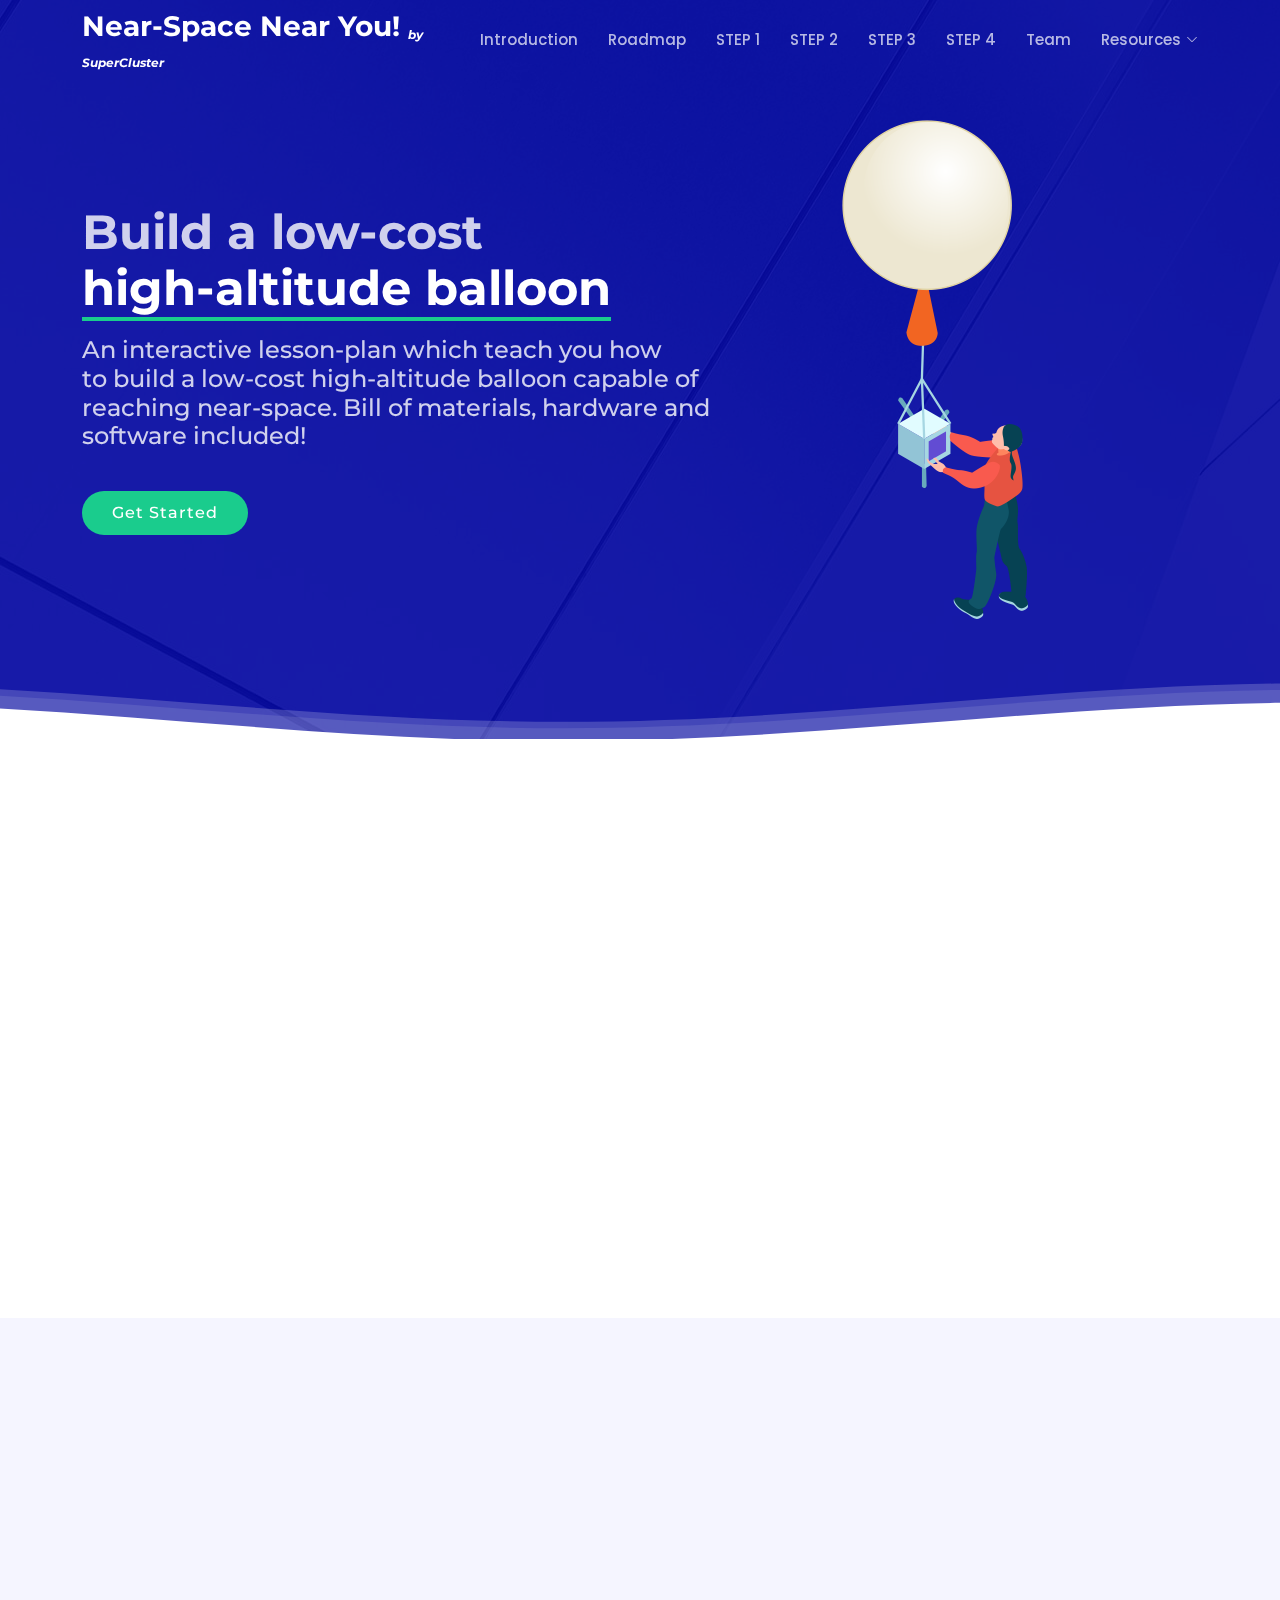
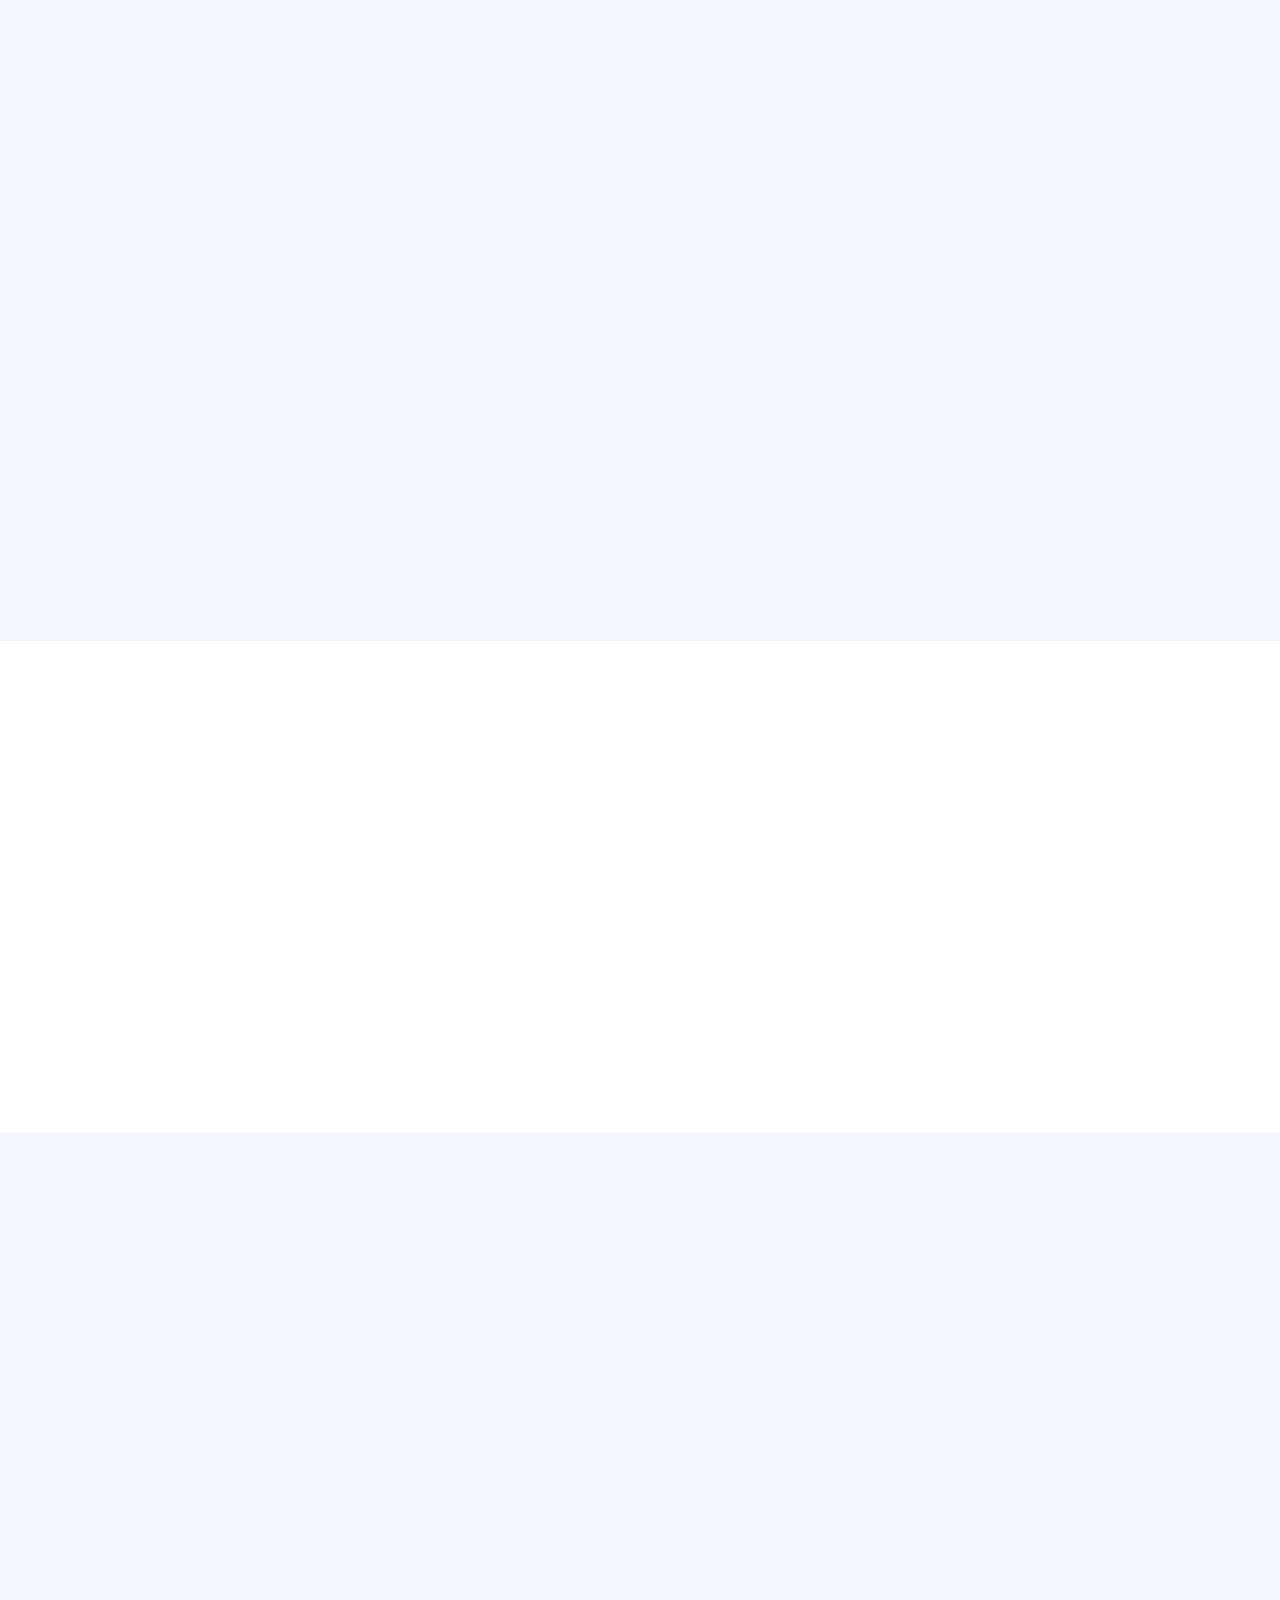
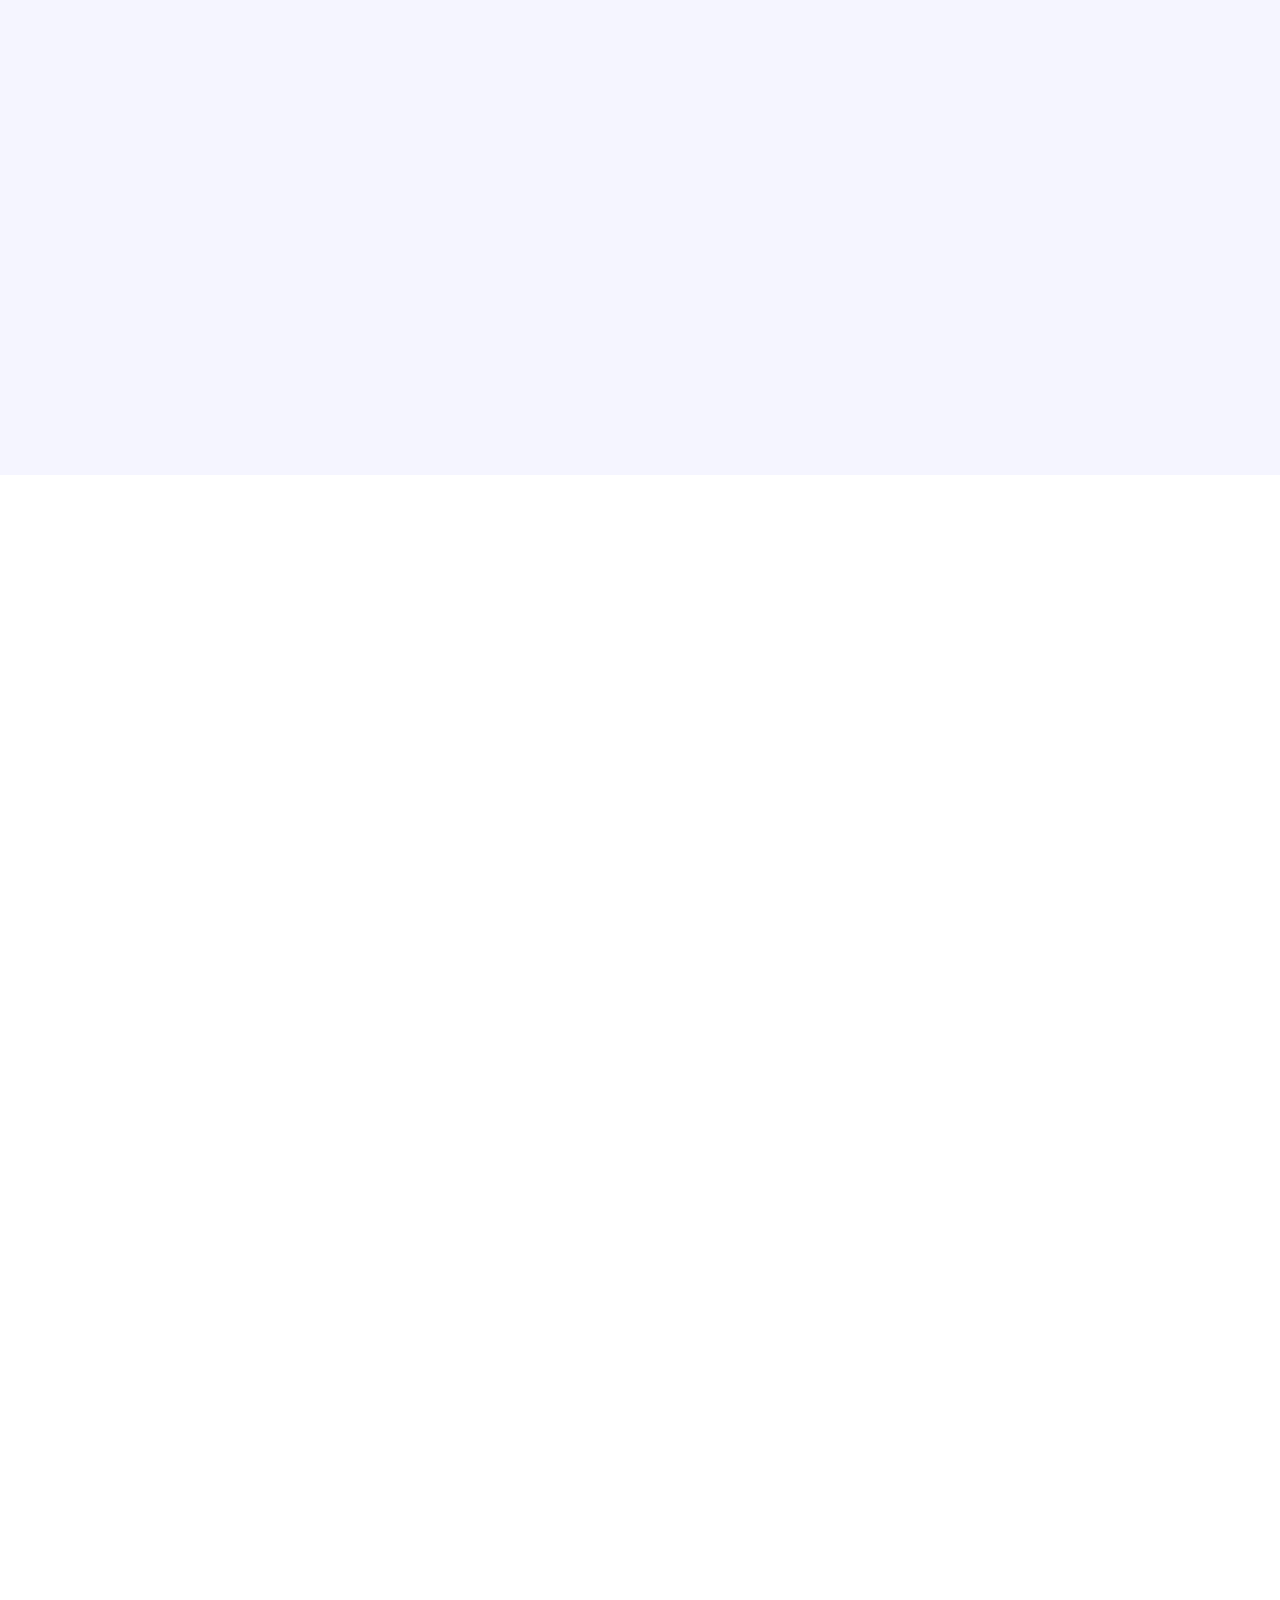
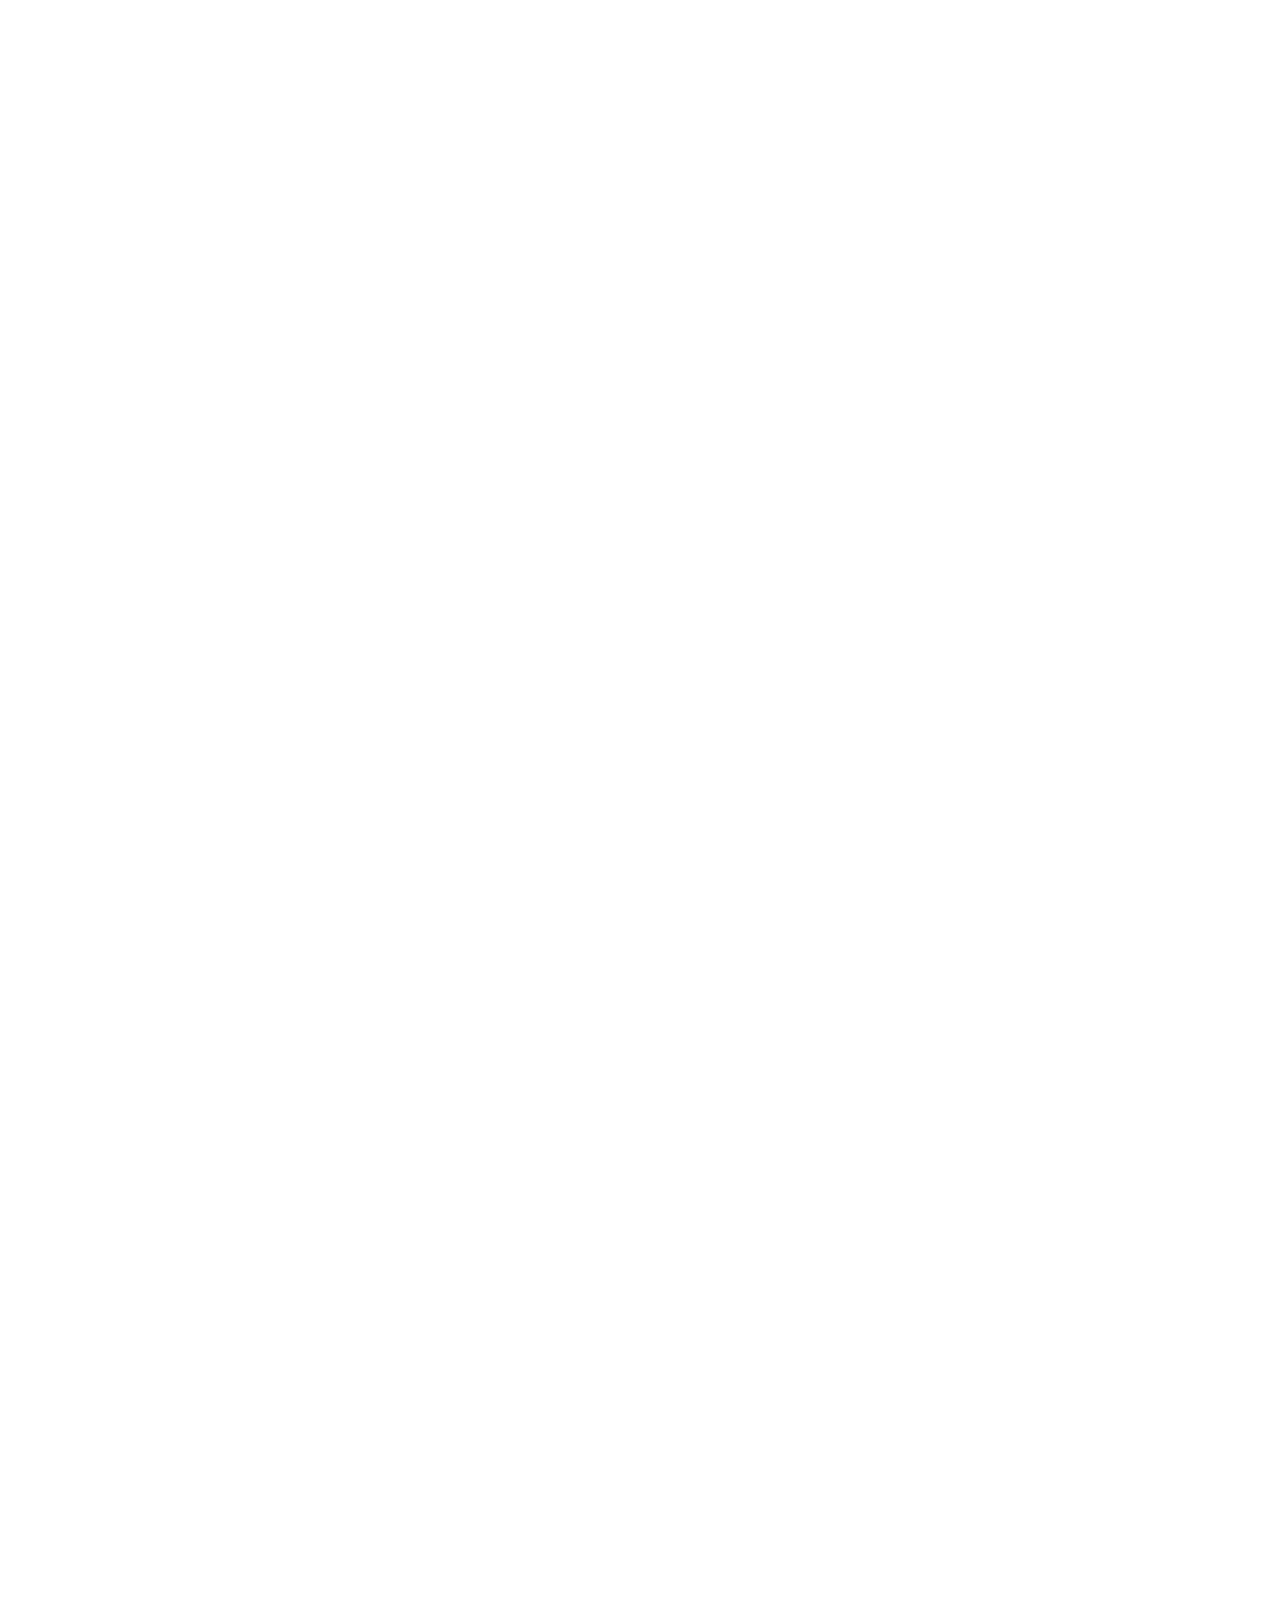
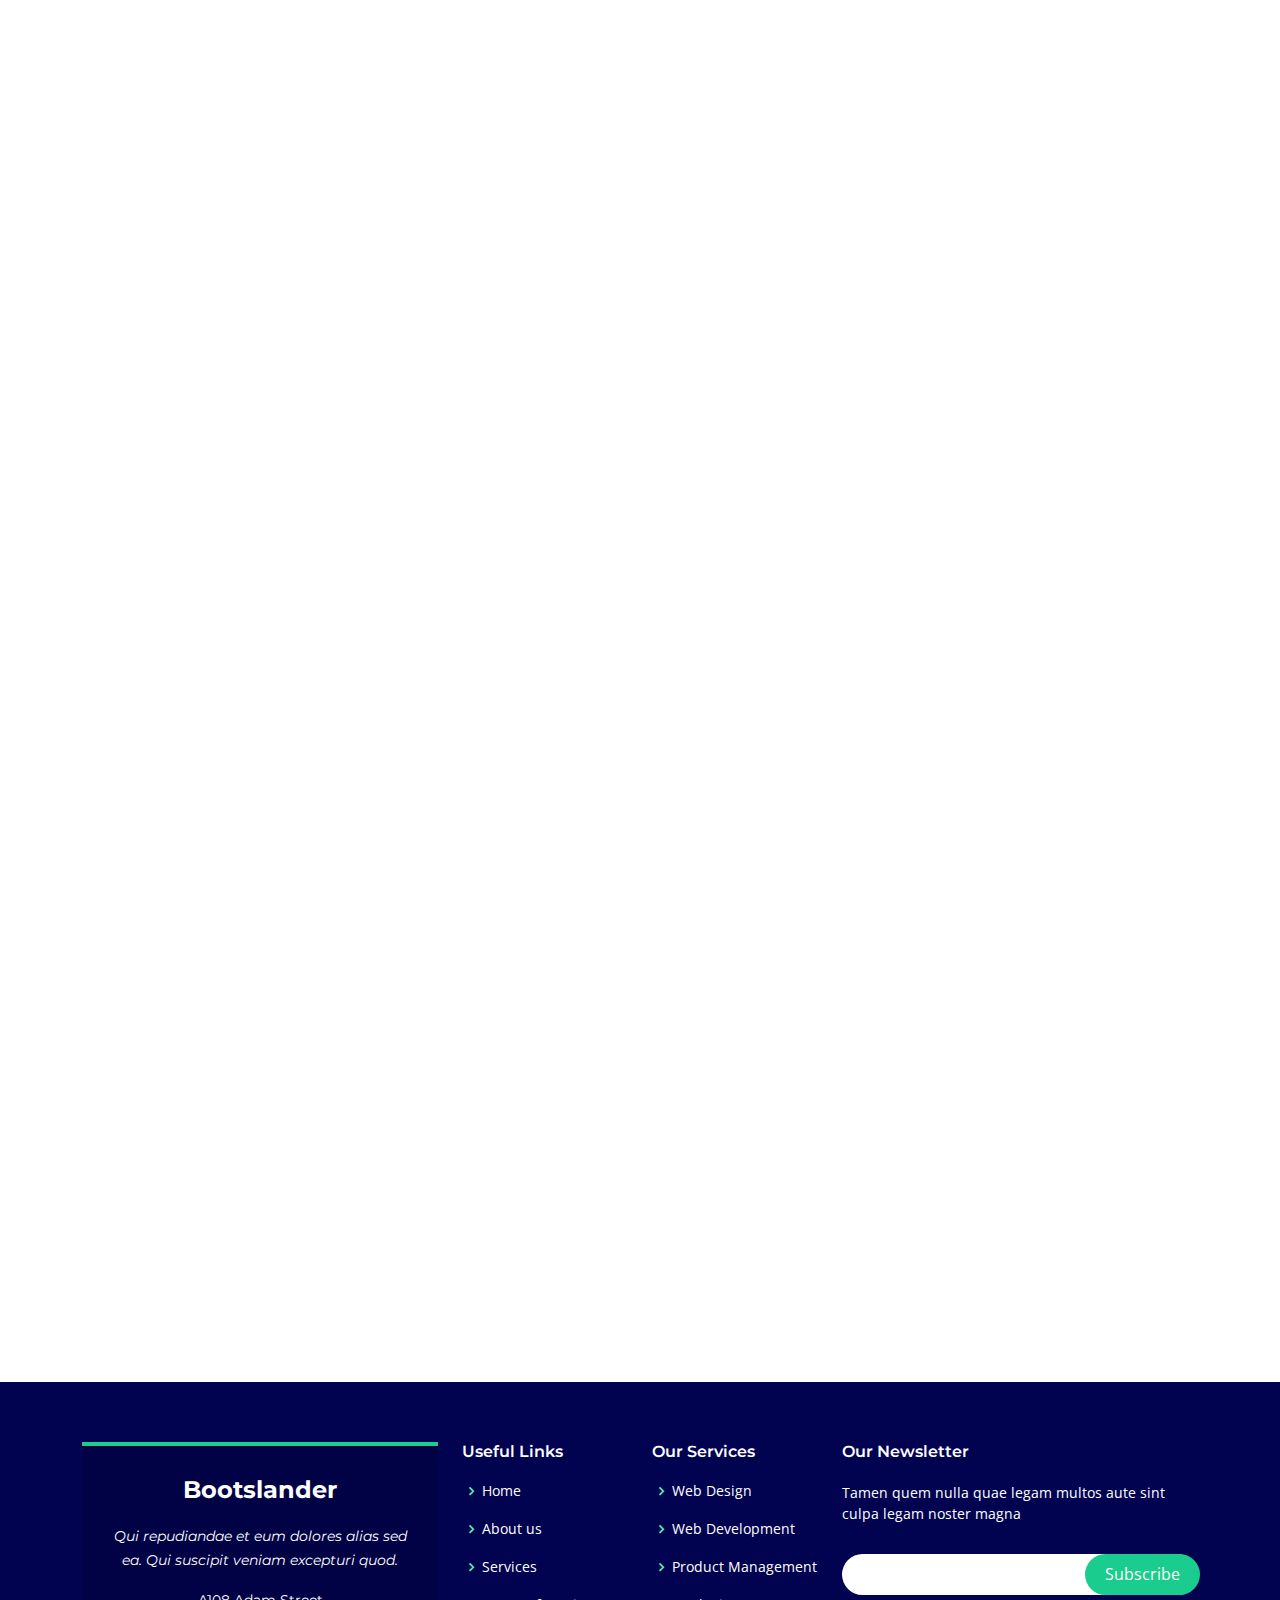
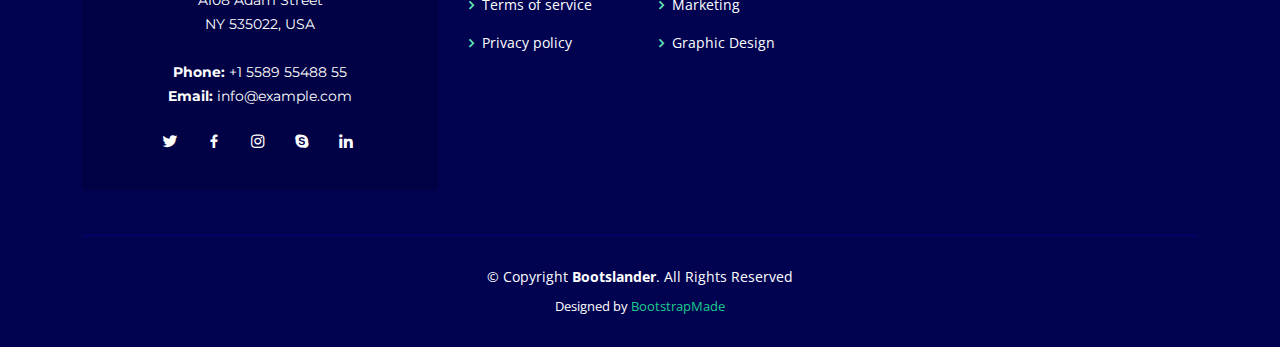
==== index.html @ 167791fd "upp" ====
<!DOCTYPE html>
<html lang="en">

<head>
  <meta charset="utf-8">
  <meta content="width=device-width, initial-scale=1.0" name="viewport">

  <title>Near Space Near You - By Supercluster</title>
  <meta content="" name="description">
  <meta content="" name="keywords">

  <!-- Favicons -->
  <link href="assets/img/favicon.png" rel="icon">
  <link href="assets/img/apple-touch-icon.png" rel="apple-touch-icon">

  <!-- Google Fonts -->
  <link href="https://fonts.googleapis.com/css?family=Open+Sans:300,300i,400,400i,600,600i,700,700i|Montserrat:300,300i,400,400i,500,500i,600,600i,700,700i|Poppins:300,300i,400,400i,500,500i,600,600i,700,700i" rel="stylesheet">

  <!-- Vendor CSS Files -->
  <link href="assets/vendor/aos/aos.css" rel="stylesheet">
  <link href="assets/vendor/bootstrap/css/bootstrap.min.css" rel="stylesheet">
  <link href="assets/vendor/bootstrap-icons/bootstrap-icons.css" rel="stylesheet">
  <link href="assets/vendor/boxicons/css/boxicons.min.css" rel="stylesheet">
  <link href="assets/vendor/glightbox/css/glightbox.min.css" rel="stylesheet">
  <link href="assets/vendor/remixicon/remixicon.css" rel="stylesheet">
  <link href="assets/vendor/swiper/swiper-bundle.min.css" rel="stylesheet">

  <!-- Template Main CSS File -->
  <link href="assets/css/style.css" rel="stylesheet">

   <!-- Template Main CSS File -->
  
  <!-- =======================================================
  * Template Name: Bootslander - v4.5.0
  * Template URL: https://bootstrapmade.com/bootslander-free-bootstrap-landing-page-template/
  * Author: BootstrapMade.com
  * License: https://bootstrapmade.com/license/
  ======================================================== -->
</head>

<body>

  <!-- ======= Header ======= -->
  <header id="header" class="fixed-top d-flex align-items-center header-transparent">
    <div class="container d-flex align-items-center justify-content-between">

      <div class="logo">
        <h1><a href="index.html"><span>Near-Space Near You!</span> <span style="font-size:0.575em"><sub><i>by SuperCluster</i></sub></span></a></h1>
        <!-- Uncomment below if you prefer to use an image logo -->
        <!-- <a href="index.html"><img src="assets/img/logo.png" alt="" class="img-fluid"></a>-->
      </div>

      <nav id="navbar" class="navbar">
        <ul>
          <li><a class="nav-link scrollto active" href="#about">Introduction</a></li>
          <li><a class="nav-link scrollto" href="#roadmap">Roadmap</a></li>
          <li><a class="nav-link scrollto" href="#features">STEP 1</a></li>
          <li><a class="nav-link scrollto" href="#faq">STEP 2</a></li>
          <li><a class="nav-link scrollto" href="#faq2">STEP 3</a></li>
          <li><a class="nav-link scrollto" href="#gallery">STEP 4</a></li>
          <li><a class="nav-link scrollto" href="#team">Team</a></li>
          <li class="dropdown"><a href="#"><span>Resources</span> <i class="bi bi-chevron-down"></i></a>
            <ul>
              <li><a href="#">Drop Down 1</a></li>
              <li class="dropdown"><a href="#"><span>Resources</span> <i class="bi bi-chevron-right"></i></a>
                <ul>
                  <li><a href="#">Deep Drop Down 1</a></li>
                  <li><a href="#">Deep Drop Down 2</a></li>
                  <li><a href="#">Deep Drop Down 3</a></li>
                  <li><a href="#">Deep Drop Down 4</a></li>
                  <li><a href="#">Deep Drop Down 5</a></li>
                </ul>
              </li>
              <li><a href="#">Drop Down 2</a></li>
              <li><a href="#">Drop Down 3</a></li>
              <li><a href="#">Drop Down 4</a></li>
            </ul>
          </li>
        </ul>
        <i class="bi bi-list mobile-nav-toggle"></i>
      </nav><!-- .navbar -->

    </div>
  </header><!-- End Header -->

  <!-- ======= Hero Section ======= -->
  <section id="hero">

    <div class="container">
      <div class="row justify-content-between">
        <div class="col-lg-7 pt-5 pt-lg-0 order-2 order-lg-1 d-flex align-items-center">
          <div data-aos="zoom-out">
            <h1>Build a low-cost <br> <span>high-altitude balloon</span></h1>
            <h2>An interactive lesson-plan which teach you how <br> to build a low-cost 
              high-altitude balloon capable of reaching <nobr>near-space.</nobr> Bill of materials, 
              hardware and software included!</h2>
            <div class="text-center text-lg-start">
              <a href="#about" class="btn-get-started scrollto">Get Started</a>
            </div>
          </div>
        </div>
        <div class="col-lg-4 order-1 order-lg-2 hero-img" data-aos="zoom-out" data-aos-delay="300">
          <img src="assets/img/balloon_girl.png" class="img-fluid animated" alt="">
        </div>
      </div>
    </div>

    <svg class="hero-waves" xmlns="http://www.w3.org/2000/svg" xmlns:xlink="http://www.w3.org/1999/xlink" viewBox="0 24 150 28 " preserveAspectRatio="none">
      <defs>
        <path id="wave-path" d="M-160 44c30 0 58-18 88-18s 58 18 88 18 58-18 88-18 58 18 88 18 v44h-352z">
      </defs>
      <g class="wave1">
        <use xlink:href="#wave-path" x="50" y="3" fill="rgba(255,255,255, .1)">
      </g>
      <g class="wave2">
        <use xlink:href="#wave-path" x="50" y="0" fill="rgba(255,255,255, .2)">
      </g>
      <g class="wave3">
        <use xlink:href="#wave-path" x="50" y="9" fill="#fff">
      </g>
    </svg>

  </section><!-- End Hero -->

  <main id="main">

    <!-- ======= About Section ======= -->
    <section id="about" class="about">
      <div class="container">
            <div class="icon-boxes d-flex flex-column align-items-stretch justify-content-center py-5 px-lg-5" data-aos="fade-left">
            <div class="section-title" data-aos="fade-up">
              <h2>INTRODUCTION</h2>
              <p>Let's burst some balloons!</p>
            </div>
            
            <a href="">
            <div class="icon-box" data-aos="zoom-in" data-aos-delay="100">
              <div class="icon"><a href=""><i class="bx bx-book"></i></a></div>
              <h4 class="title"><a href="">What?</a></h4>
              <a href=""><p class="description">Voluptatum deleniti atque corrupti quos dolores et quas molestias excepturi sint occaecati cupiditate non provident</p>
              </a>
              </div>
          </a>
          <a href="">
            <div class="icon-box" data-aos="zoom-in" data-aos-delay="200">
              <div class="icon"><i class="bi bi-tools"></i></div>
              <h4 class="title"><a href="">Why?</a></h4>
              <a href=""><p class="description">At vero eos et accusamus et iusto odio dignissimos ducimus qui blanditiis praesentium voluptatum deleniti atque</p>
              </a>
              </div>
          </a>
          
            <div class="icon-box" data-aos="zoom-in" data-aos-delay="300">
              <div class="icon"><i class="bx bx-trip"></i></div>
              <h4 class="title"><a href="">Purpose of this project</a></h4>
              <p class="description" style="color: black"><a href="">Explicabo est voluptatum asperiores consequatur magnam. Et veritatis odit. Sunt aut deserunt minus aut eligendi omnis</a></p>
              
              </div>
          

          </div>
        </div>

       
      
    </section><!-- End About Section -->
    <!-- ======= Roadmap Section ======= -->
    <section id="roadmap" class="roadmap section-bg">
    <div class="container">
      <div class="section-title" data-aos="fade-up">
        <h2>ROADMAP</h2>
        <p>High-altitude balloon lesson roadmap</p>
        <div id="bg">
          <img src="assets/img/roadmap.png" class="img-fluid animated" alt="">
        </div>
      </div>
    </div>
    </section>
    

    <!-- ======= Features Section ======= -->
    <section id="features" class="features">
      <div class="container">

        <div class="section-title" data-aos="fade-up">
          <h2>STEP 1</h2>
          <p>How does a high-altitude balloon work?</p>
        </div>

        <!--<button type="button" class="btn btn-primary" data-bs-toggle="modal" data-bs-target="#staticBackdrop">
          Launch static backdrop modal
        </button> -->

        <div class="modal fade" id="exampleModalToggle" aria-hidden="true" aria-labelledby="exampleModalToggleLabel" tabindex="-1">
          <div class="modal-dialog modal-dialog-centered">
            <div class="modal-content">
              <div class="modal-header">
                <h5 class="modal-title" id="exampleModalToggleLabel">Modal 1</h5>
                <button type="button" class="btn-close" data-bs-dismiss="modal" aria-label="Close"></button>
              </div>
              <div class="modal-body">
                Show a second modal and hide this one with the button below. COmmit.
              </div>
              <div class="modal-footer">
                <button class="btn btn-primary" data-bs-target="#exampleModalToggle2" data-bs-toggle="modal" data-bs-dismiss="modal">Open second modal</button>
              </div>
            </div>
          </div>
        </div>
        <div class="modal fade" id="exampleModalToggle2" aria-hidden="true" aria-labelledby="exampleModalToggleLabel2" tabindex="-1">
          <div class="modal-dialog modal-dialog-centered">
            <div class="modal-content">
              <div class="modal-header">
                <h5 class="modal-title" id="exampleModalToggleLabel2">Modal 2</h5>
                <button type="button" class="btn-close" data-bs-dismiss="modal" aria-label="Close"></button>
              </div>
              <div class="modal-body">
                Hide this modal and show the first with the button below.
              </div>
              <div class="modal-footer">
                <button class="btn btn-primary" data-bs-target="#exampleModalToggle" data-bs-toggle="modal" data-bs-dismiss="modal">Back to first</button>
              </div>
            </div>
          </div>
        </div>
       
 
        <div class="row" data-aos="fade-left">
          
          <div class="col-lg-3 col-md-4" data-bs-toggle="modal" data-bs-target="#exampleModalToggle">
            
            <div class="icon-box" data-aos="zoom-in" data-aos-delay="50">
              <i class="ri-store-line" style="color: #ffbb2c;"></i>
              <h3>Lorem Ipsum</h3>
            </div>
          </div>

          
          
          <div class="col-lg-3 col-md-4 mt-4 mt-md-0" data-bs-toggle="modal" data-bs-target="#exampleModalToggle2">
            <div class="icon-box" data-aos="zoom-in" data-aos-delay="100">
              <i class="ri-bar-chart-box-line" style="color: #5578ff;"></i>
              <h3><a href="">Dolor Sitema</a></h3>
            </div>
          </div>
          <div class="col-lg-3 col-md-4 mt-4 mt-md-0">
            <div class="icon-box" data-aos="zoom-in" data-aos-delay="150">
              <i class="ri-calendar-todo-line" style="color: #e80368;"></i>
              <h3><a href="">Sed perspiciatis</a></h3>
            </div>
          </div>
          <div class="col-lg-3 col-md-4 mt-4 mt-lg-0">
            <div class="icon-box" data-aos="zoom-in" data-aos-delay="200">
              <i class="ri-paint-brush-line" style="color: #e361ff;"></i>
              <h3><a href="">Magni Dolores</a></h3>
            </div>
          </div>
          <div class="col-lg-3 col-md-4 mt-4">
            <div class="icon-box" data-aos="zoom-in" data-aos-delay="250">
              <i class="ri-database-2-line" style="color: #47aeff;"></i>
              <h3><a href="">Nemo Enim</a></h3>
            </div>
          </div>
          <div class="col-lg-3 col-md-4 mt-4">
            <div class="icon-box" data-aos="zoom-in" data-aos-delay="300">
              <i class="ri-gradienter-line" style="color: #ffa76e;"></i>
              <h3><a href="">Eiusmod Tempor</a></h3>
            </div>
          </div>
          <div class="col-lg-3 col-md-4 mt-4">
            <div class="icon-box" data-aos="zoom-in" data-aos-delay="350">
              <i class="ri-file-list-3-line" style="color: #11dbcf;"></i>
              <h3><a href="">Midela Teren</a></h3>
            </div>
          </div>
          <div class="col-lg-3 col-md-4 mt-4">
            <div class="icon-box" data-aos="zoom-in" data-aos-delay="400">
              <i class="ri-price-tag-2-line" style="color: #4233ff;"></i>
              <h3><a href="">Pira Neve</a></h3>
            </div>
          </div>
          <div class="col-lg-3 col-md-4 mt-4">
            <div class="icon-box" data-aos="zoom-in" data-aos-delay="450">
              <i class="ri-anchor-line" style="color: #b2904f;"></i>
              <h3><a href="">Dirada Pack</a></h3>
            </div>
          </div>
          <div class="col-lg-3 col-md-4 mt-4">
            <div class="icon-box" data-aos="zoom-in" data-aos-delay="500">
              <i class="ri-disc-line" style="color: #b20969;"></i>
              <h3><a href="">Moton Ideal</a></h3>
            </div>
          </div>
          <div class="col-lg-3 col-md-4 mt-4">
            <div class="icon-box" data-aos="zoom-in" data-aos-delay="550">
              <i class="ri-base-station-line" style="color: #ff5828;"></i>
              <h3><a href="">Verdo Park</a></h3>
            </div>
          </div>
          <div class="col-lg-3 col-md-4 mt-4">
            <div class="icon-box" data-aos="zoom-in" data-aos-delay="600">
              <i class="ri-fingerprint-line" style="color: #29cc61;"></i>
              <h3><a href="">Flavor Nivelanda</a></h3>
            </div>
          </div>
        </div>

      </div>
    </section><!-- End Features Section -->
    
<!-- ======= F.A.Q Section ======= -->
<section id="faq" class="faq section-bg">
  <div class="container">

    <div class="section-title" data-aos="fade-up">
      <h2>STEP 2</h2>
      <p>Build yor project</p>
    </div>

    <div class="faq-list">
      <ul>
        <li data-aos="fade-up">
          <i class="bx bx-target-lock icon-help"></i> <a data-bs-toggle="collapse" class="collapse" data-bs-target="#faq-list-1"> Choose your mission goal <i class="bx bx-chevron-down icon-show"></i><i class="bx bx-chevron-up icon-close"></i></a>
          <div id="faq-list-1" class="collapse show" data-bs-parent=".faq-list">
            <p>
              Feugiat pretium nibh ipsum consequat. Tempus iaculis urna id volutpat lacus laoreet non curabitur gravida. Venenatis lectus magna fringilla urna porttitor rhoncus dolor purus non.
            </p>
          </div>
        </li>

        <li data-aos="fade-up" data-aos-delay="100">
          <i class="bx bx-map icon-help"></i> <a data-bs-toggle="collapse" data-bs-target="#faq-list-2" class="collapsed"> Location <i class="bx bx-chevron-down icon-show"></i><i class="bx bx-chevron-up icon-close"></i></a>
          <div id="faq-list-2" class="collapse" data-bs-parent=".faq-list">
            <p>
              Dolor sit amet consectetur adipiscing elit pellentesque habitant morbi. Id interdum velit laoreet id donec ultrices. Fringilla phasellus faucibus scelerisque eleifend donec pretium. Est pellentesque elit ullamcorper dignissim. Mauris ultrices eros in cursus turpis massa tincidunt dui.
            </p>
          </div>
        </li>

        <li data-aos="fade-up" data-aos-delay="200">
          <i class="bx bx-shield-alt icon-help"></i> <a data-bs-toggle="collapse" data-bs-target="#faq-list-3" class="collapsed"> Local authorities <i class="bx bx-chevron-down icon-show"></i><i class="bx bx-chevron-up icon-close"></i></a>
          <div id="faq-list-3" class="collapse" data-bs-parent=".faq-list">
            <p>
              Eleifend mi in nulla posuere sollicitudin aliquam ultrices sagittis orci. Faucibus pulvinar elementum integer enim. Sem nulla pharetra diam sit amet nisl suscipit. Rutrum tellus pellentesque eu tincidunt. Lectus urna duis convallis convallis tellus. Urna molestie at elementum eu facilisis sed odio morbi quis
            </p>
          </div>
        </li>

        <li data-aos="fade-up" data-aos-delay="300">
          <i class="bx bx-network-chart icon-help"></i> <a data-bs-toggle="collapse" data-bs-target="#faq-list-4" class="collapsed">Preparation <i class="bx bx-chevron-down icon-show"></i><i class="bx bx-chevron-up icon-close"></i></a>
          <div id="faq-list-4" class="collapse" data-bs-parent=".faq-list">
            <p>
              Molestie a iaculis at erat pellentesque adipiscing commodo. Dignissim suspendisse in est ante in. Nunc vel risus commodo viverra maecenas accumsan. Sit amet nisl suscipit adipiscing bibendum est. Purus gravida quis blandit turpis cursus in.
            </p>
          </div>
        </li>

        <li data-aos="fade-up" data-aos-delay="400">
          <i class="bx bx-trip icon-help"></i> <a data-bs-toggle="collapse" data-bs-target="#faq-list-5" class="collapsed"> Your flight plan <i class="bx bx-chevron-down icon-show"></i><i class="bx bx-chevron-up icon-close"></i></a>
          <div id="faq-list-5" class="collapse" data-bs-parent=".faq-list">
            <p>
              Laoreet sit amet cursus sit amet dictum sit amet justo. Mauris vitae ultricies leo integer malesuada nunc vel. Tincidunt eget nullam non nisi est sit amet. Turpis nunc eget lorem dolor sed. Ut venenatis tellus in metus vulputate eu scelerisque.
            </p>
          </div>
        </li>

      </ul>
    </div>

  </div>
</section><!-- End F.A.Q Section -->

    <!-- ======= Counts Section ======= -->
    
    <section id="counts" class="counts">
      <div class="container">

        <div class="row" data-aos="fade-up">

          <div class="col-lg-3 col-md-6">
            <div class="count-box">
              <i class="bi bi-emoji-smile"></i>
              <span data-purecounter-start="0" data-purecounter-end="232" data-purecounter-duration="1" class="purecounter"></span>
              <p>Happy Clients</p>
            </div>
          </div>

          <div class="col-lg-3 col-md-6 mt-5 mt-md-0">
            <div class="count-box">
              <i class="bi bi-journal-richtext"></i>
              <span data-purecounter-start="0" data-purecounter-end="521" data-purecounter-duration="1" class="purecounter"></span>
              <p>Projects</p>
            </div>
          </div>

          <div class="col-lg-3 col-md-6 mt-5 mt-lg-0">
            <div class="count-box">
              <i class="bi bi-headset"></i>
              <span data-purecounter-start="0" data-purecounter-end="1463" data-purecounter-duration="1" class="purecounter"></span>
              <p>Hours Of Support</p>
            </div>
          </div>

          <div class="col-lg-3 col-md-6 mt-5 mt-lg-0">
            <div class="count-box">
              <i class="bi bi-people"></i>
              <span data-purecounter-start="0" data-purecounter-end="15" data-purecounter-duration="1" class="purecounter"></span>
              <p>Hard Workers</p>
            </div>
          </div>

        </div>

      </div>
    </section><!-- End Counts Section -->

    <!-- ======= Details Section ======= -->
    <section id="faq2" class="faq">
      <div class="container">

        <div class="section-title" data-aos="fade-up">
          <h2>STEP 3</h2>
          <p>Launch!</p>
        </div>
    
        <div class="faq-list">
          <ul>
            <li style="background-color: #f5f5ff;" data-aos="fade-up">
              <i class="bx bx-list-check icon-help"></i> <a data-bs-toggle="collapse" class="collapse" data-bs-target="#faq-list-1"> Checklist <i class="bx bx-chevron-down icon-show"></i><i class="bx bx-chevron-up icon-close"></i></a>
              <div id="faq-list-1" class="collapse show" data-bs-parent=".faq-list">
                <p>
                  Feugiat pretium nibh ipsum consequat. Tempus iaculis urna id volutpat lacus laoreet non curabitur gravida. Venenatis lectus magna fringilla urna porttitor rhoncus dolor purus non.
                </p>
              </div>
            </li>
    
            <li style="background-color: #f5f5ff;" data-aos="fade-up" data-aos-delay="100">
              <i class="bx bx-map-alt icon-help"></i> <a data-bs-toggle="collapse" data-bs-target="#faq-list-2" class="collapsed"> Tracking <i class="bx bx-chevron-down icon-show"></i><i class="bx bx-chevron-up icon-close"></i></a>
              <div id="faq-list-2" class="collapse" data-bs-parent=".faq-list">
                <p>
                  Dolor sit amet consectetur adipiscing elit pellentesque habitant morbi. Id interdum velit laoreet id donec ultrices. Fringilla phasellus faucibus scelerisque eleifend donec pretium. Est pellentesque elit ullamcorper dignissim. Mauris ultrices eros in cursus turpis massa tincidunt dui.
                </p>
              </div>
            </li>
    
            <li style="background-color: #f5f5ff;" data-aos="fade-up" data-aos-delay="200">
              <i class="bx bx-package icon-help"></i> <a data-bs-toggle="collapse" data-bs-target="#faq-list-3" class="collapsed"> Capsule interception <i class="bx bx-chevron-down icon-show"></i><i class="bx bx-chevron-up icon-close"></i></a>
              <div id="faq-list-3" class="collapse" data-bs-parent=".faq-list">
                <p>
                  Eleifend mi in nulla posuere sollicitudin aliquam ultrices sagittis orci. Faucibus pulvinar elementum integer enim. Sem nulla pharetra diam sit amet nisl suscipit. Rutrum tellus pellentesque eu tincidunt. Lectus urna duis convallis convallis tellus. Urna molestie at elementum eu facilisis sed odio morbi quis
                </p>
              </div>
            </li>
    
            <li style="background-color: #f5f5ff;" data-aos="fade-up" data-aos-delay="300">
              <i class="bx bx-line-chart icon-help"></i> <a data-bs-toggle="collapse" data-bs-target="#faq-list-4" class="collapsed">Secure your data  <i class="bx bx-chevron-down icon-show"></i><i class="bx bx-chevron-up icon-close"></i></a>
              <div id="faq-list-4" class="collapse" data-bs-parent=".faq-list">
                <p>
                  Molestie a iaculis at erat pellentesque adipiscing commodo. Dignissim suspendisse in est ante in. Nunc vel risus commodo viverra maecenas accumsan. Sit amet nisl suscipit adipiscing bibendum est. Purus gravida quis blandit turpis cursus in.
                </p>
              </div>
            </li>
          </ul>
        </div>
    
      </div>
    </section><!-- End Details Section -->

    <!-- ======= Gallery Section ======= -->


    <section id="gallery" class="gallery">
      <div class="container">

        <div class="section-title" data-aos="fade-up">
          <h2>STEP 4</h2>
          <p>POST FLIGHT DATA ANALYSIS</p>
        </div>

        <h2 id="content-mobile"> Available only on PC. Sorry! :(</h2>

        <iframe id="content-desktop" width=100% height=2800px src="https://near-space-dash.herokuapp.com/" id="child-iframe"></iframe>

        <!--<script>
          let iframe = document.querySelector("#child-iframe");
        
          window.addEventListener('message', function(e) {
            // message that was passed from iframe page
            let message = e.data;
        
            iframe.style.height = (message.height - 1500) + 'px';
    
          } , false);
        </script> -->
      
      
  
    
      </div>
    </section><!-- End Gallery Section -->

    

    <!-- ======= Team Section ======= -->
    <section id="team" class="team">
      <div class="container">

        <div class="section-title" data-aos="fade-up">
          <h2>Team</h2>
          <p>MEET SUPERCLUSTER</p>
        </div>
        <div></div>
        <div class="row" data-aos="fade-left">

          <div class="col-lg-4 col-md-6 mt-5 mt-md-0">
            <div class="member" data-aos="zoom-in" data-aos-delay="100">
              <div class="pic"><img src="assets/img/team/team1.jpg" class="img-fluid" alt=""></div>
              <div class="member-info">
                <h4>Kamil Ziolkowski</h4>
                <span>Team Leader</span>
                <div class="social">
                  <a href=""><i class="bi bi-twitter"></i></a>
                  <a href=""><i class="bi bi-facebook"></i></a>
                  <a href=""><i class="bi bi-instagram"></i></a>
                  <a href=""><i class="bi bi-linkedin"></i></a>
                </div>
              </div>
            </div>
          </div>

          <div class="col-lg-4 col-md-6 mt-5 mt-md-0">
            <div class="member" data-aos="zoom-in" data-aos-delay="200">
              <div class="pic"><img src="assets/img/team/team2.jpg" class="img-fluid" alt=""></div>
              <div class="member-info">
                <h4>Katarzyna Frankowska</h4>
                <span>Data scientist</span>
                <div class="social">
                  <a href=""><i class="bi bi-twitter"></i></a>
                  <a href=""><i class="bi bi-facebook"></i></a>
                  <a href=""><i class="bi bi-instagram"></i></a>
                  <a href=""><i class="bi bi-linkedin"></i></a>
                </div>
              </div>
            </div>
          </div>
          
          <div class="col-lg-4 col-md-6 mt-5 mt-lg-0">
            <div class="member" data-aos="zoom-in" data-aos-delay="300">
              <div class="pic"><img src="assets/img/team/team3.jpg" class="img-fluid" alt=""></div>
              <div class="member-info">
                <h4>Michał Poźniak</h4>
                <span>Data Engineer</span>
                <div class="social">
                  <a href=""><i class="bi bi-twitter"></i></a>
                  <a href=""><i class="bi bi-facebook"></i></a>
                  <a href=""><i class="bi bi-instagram"></i></a>
                  <a href=""><i class="bi bi-linkedin"></i></a>
                </div>
              </div>
            </div>
          </div>
          </div>

          <div class="margin_space"></div>
          <div class="row" data-aos="fade-left">
          <div class="col-lg-4 col-md-6 mt-5 mt-lg-0">
            <div class="member" data-aos="zoom-in" data-aos-delay="400">
              <div class="pic"><img src="assets/img/team/team4.jpg" class="img-fluid" alt=""></div>
              <div class="member-info">
                <h4>Wiktor Żmuda</h4>
                <span>Software Engineer</span>
                <div class="social">
                  <a href=""><i class="bi bi-twitter"></i></a>
                  <a href=""><i class="bi bi-facebook"></i></a>
                  <a href=""><i class="bi bi-instagram"></i></a>
                  <a href=""><i class="bi bi-linkedin"></i></a>
                </div>
              </div>
            </div>
          </div>
          
          <div class="col-lg-4 col-md-6 mt-5 mt-lg-0">
            <div class="member" data-aos="zoom-in" data-aos-delay="500">
              <div class="pic"><img src="assets/img/team/team5.jpg" class="img-fluid" alt=""></div>
              <div class="member-info">
                <h4>Tomasz Zdziebło</h4>
                <span>Hardware Engineer</span>
                <div class="social">
                  <a href=""><i class="bi bi-twitter"></i></a>
                  <a href=""><i class="bi bi-facebook"></i></a>
                  <a href=""><i class="bi bi-instagram"></i></a>
                  <a href=""><i class="bi bi-linkedin"></i></a>
                </div>
              </div>
            </div>
          </div>
          
          <div class="col-lg-4 col-md-6 mt-5 mt-lg-0">
            <div class="member" data-aos="zoom-in" data-aos-delay="600">
              <div class="pic"><img src="assets/img/team/team6.jpg" class="img-fluid" alt=""></div>
              <div class="member-info">
                <h4>Michał Słomiany</h4>
                <span>Avionics Engineer</span>
                <div class="social">
                  <a href=""><i class="bi bi-twitter"></i></a>
                  <a href=""><i class="bi bi-facebook"></i></a>
                  <a href=""><i class="bi bi-instagram"></i></a>
                  <a href=""><i class="bi bi-linkedin"></i></a>
                </div>
              </div>
            </div>
          </div>
        </div>
        </div>

      </div>
    </section><!-- End Team Section -->

    

  </main><!-- End #main -->

  <!-- ======= Footer ======= -->
  <footer id="footer">
    <div class="footer-top">
      <div class="container">
        <div class="row">

          <div class="col-lg-4 col-md-6">
            <div class="footer-info">
              <h3>Bootslander</h3>
              <p class="pb-3"><em>Qui repudiandae et eum dolores alias sed ea. Qui suscipit veniam excepturi quod.</em></p>
              <p>
                A108 Adam Street <br>
                NY 535022, USA<br><br>
                <strong>Phone:</strong> +1 5589 55488 55<br>
                <strong>Email:</strong> info@example.com<br>
              </p>
              <div class="social-links mt-3">
                <a href="#" class="twitter"><i class="bx bxl-twitter"></i></a>
                <a href="#" class="facebook"><i class="bx bxl-facebook"></i></a>
                <a href="#" class="instagram"><i class="bx bxl-instagram"></i></a>
                <a href="#" class="google-plus"><i class="bx bxl-skype"></i></a>
                <a href="#" class="linkedin"><i class="bx bxl-linkedin"></i></a>
              </div>
            </div>
          </div>

          <div class="col-lg-2 col-md-6 footer-links">
            <h4>Useful Links</h4>
            <ul>
              <li><i class="bx bx-chevron-right"></i> <a href="#">Home</a></li>
              <li><i class="bx bx-chevron-right"></i> <a href="#">About us</a></li>
              <li><i class="bx bx-chevron-right"></i> <a href="#">Services</a></li>
              <li><i class="bx bx-chevron-right"></i> <a href="#">Terms of service</a></li>
              <li><i class="bx bx-chevron-right"></i> <a href="#">Privacy policy</a></li>
            </ul>
          </div>

          <div class="col-lg-2 col-md-6 footer-links">
            <h4>Our Services</h4>
            <ul>
              <li><i class="bx bx-chevron-right"></i> <a href="#">Web Design</a></li>
              <li><i class="bx bx-chevron-right"></i> <a href="#">Web Development</a></li>
              <li><i class="bx bx-chevron-right"></i> <a href="#">Product Management</a></li>
              <li><i class="bx bx-chevron-right"></i> <a href="#">Marketing</a></li>
              <li><i class="bx bx-chevron-right"></i> <a href="#">Graphic Design</a></li>
            </ul>
          </div>

          <div class="col-lg-4 col-md-6 footer-newsletter">
            <h4>Our Newsletter</h4>
            <p>Tamen quem nulla quae legam multos aute sint culpa legam noster magna</p>
            <form action="" method="post">
              <input type="email" name="email"><input type="submit" value="Subscribe">
            </form>

          </div>

        </div>
      </div>
    </div>

    <div class="container">
      <div class="copyright">
        &copy; Copyright <strong><span>Bootslander</span></strong>. All Rights Reserved
      </div>
      <div class="credits">
        <!-- All the links in the footer should remain intact. -->
        <!-- You can delete the links only if you purchased the pro version. -->
        <!-- Licensing information: https://bootstrapmade.com/license/ -->
        <!-- Purchase the pro version with working PHP/AJAX contact form: https://bootstrapmade.com/bootslander-free-bootstrap-landing-page-template/ -->
        Designed by <a href="https://bootstrapmade.com/">BootstrapMade</a>
      </div>
    </div>
  </footer><!-- End Footer -->

  <a href="#" class="back-to-top d-flex align-items-center justify-content-center"><i class="bi bi-arrow-up-short"></i></a>
  <div id="preloader"></div>

  <!-- Vendor JS Files -->
  <script src="assets/vendor/aos/aos.js"></script>
  <script src="assets/vendor/bootstrap/js/bootstrap.bundle.min.js"></script>
  <script src="assets/vendor/glightbox/js/glightbox.min.js"></script>
  <script src="assets/vendor/php-email-form/validate.js"></script>
  <script src="assets/vendor/purecounter/purecounter.js"></script>
  <script src="assets/vendor/swiper/swiper-bundle.min.js"></script>

  <!-- Template Main JS File -->
  <script src="assets/js/main.js"></script>
  
  
  
</body>

</html>
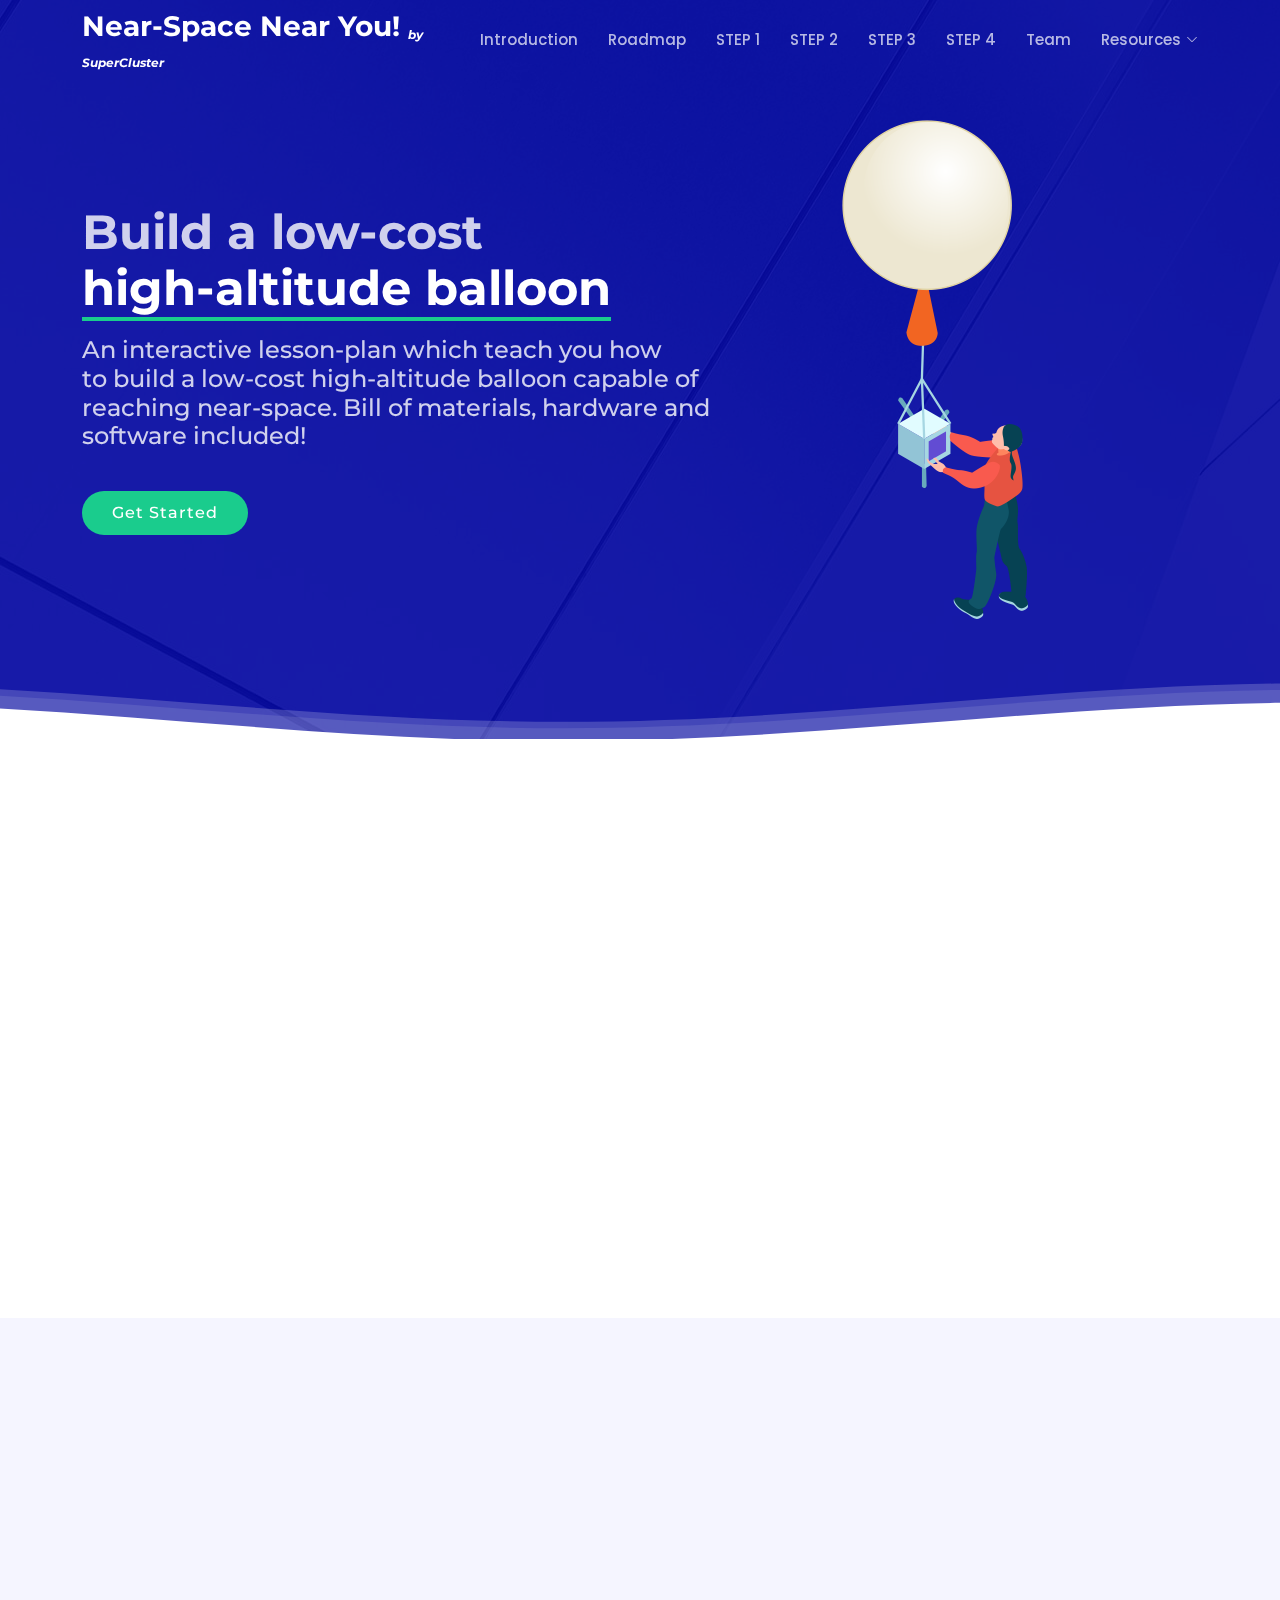
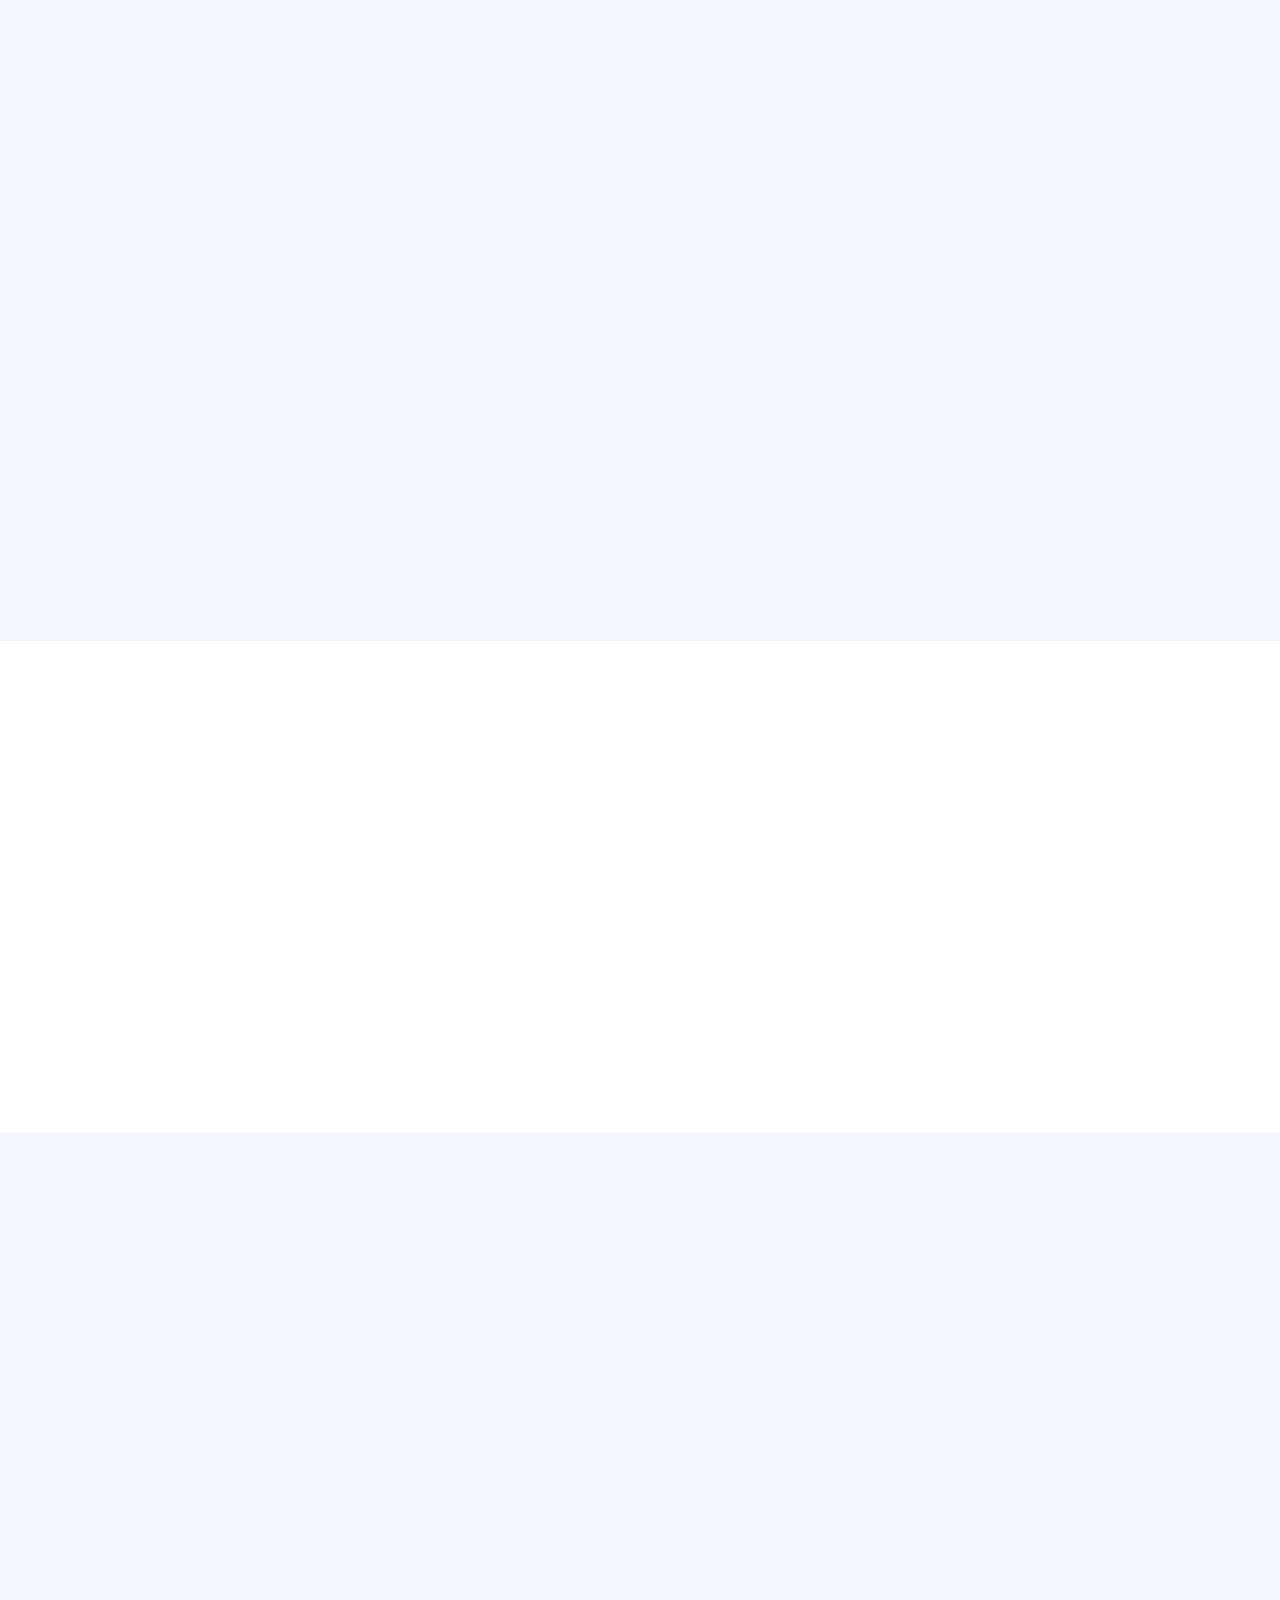
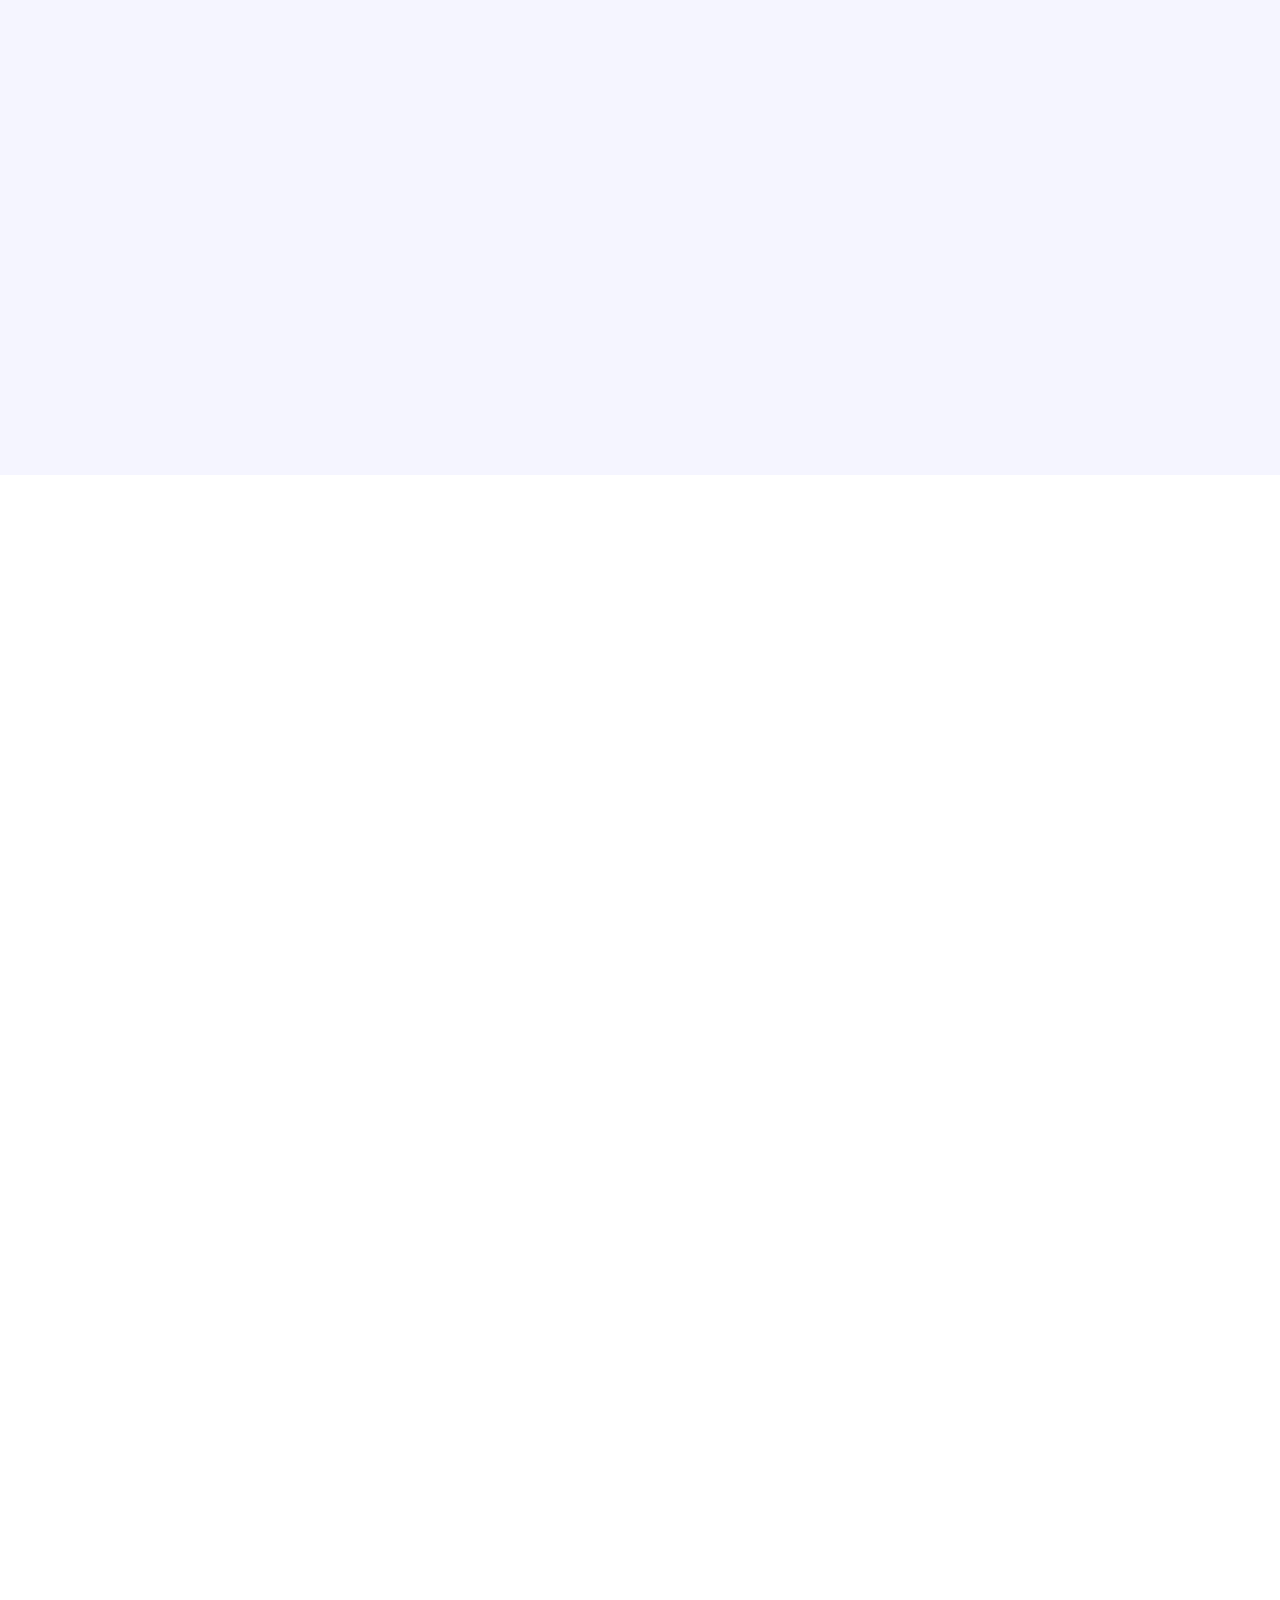
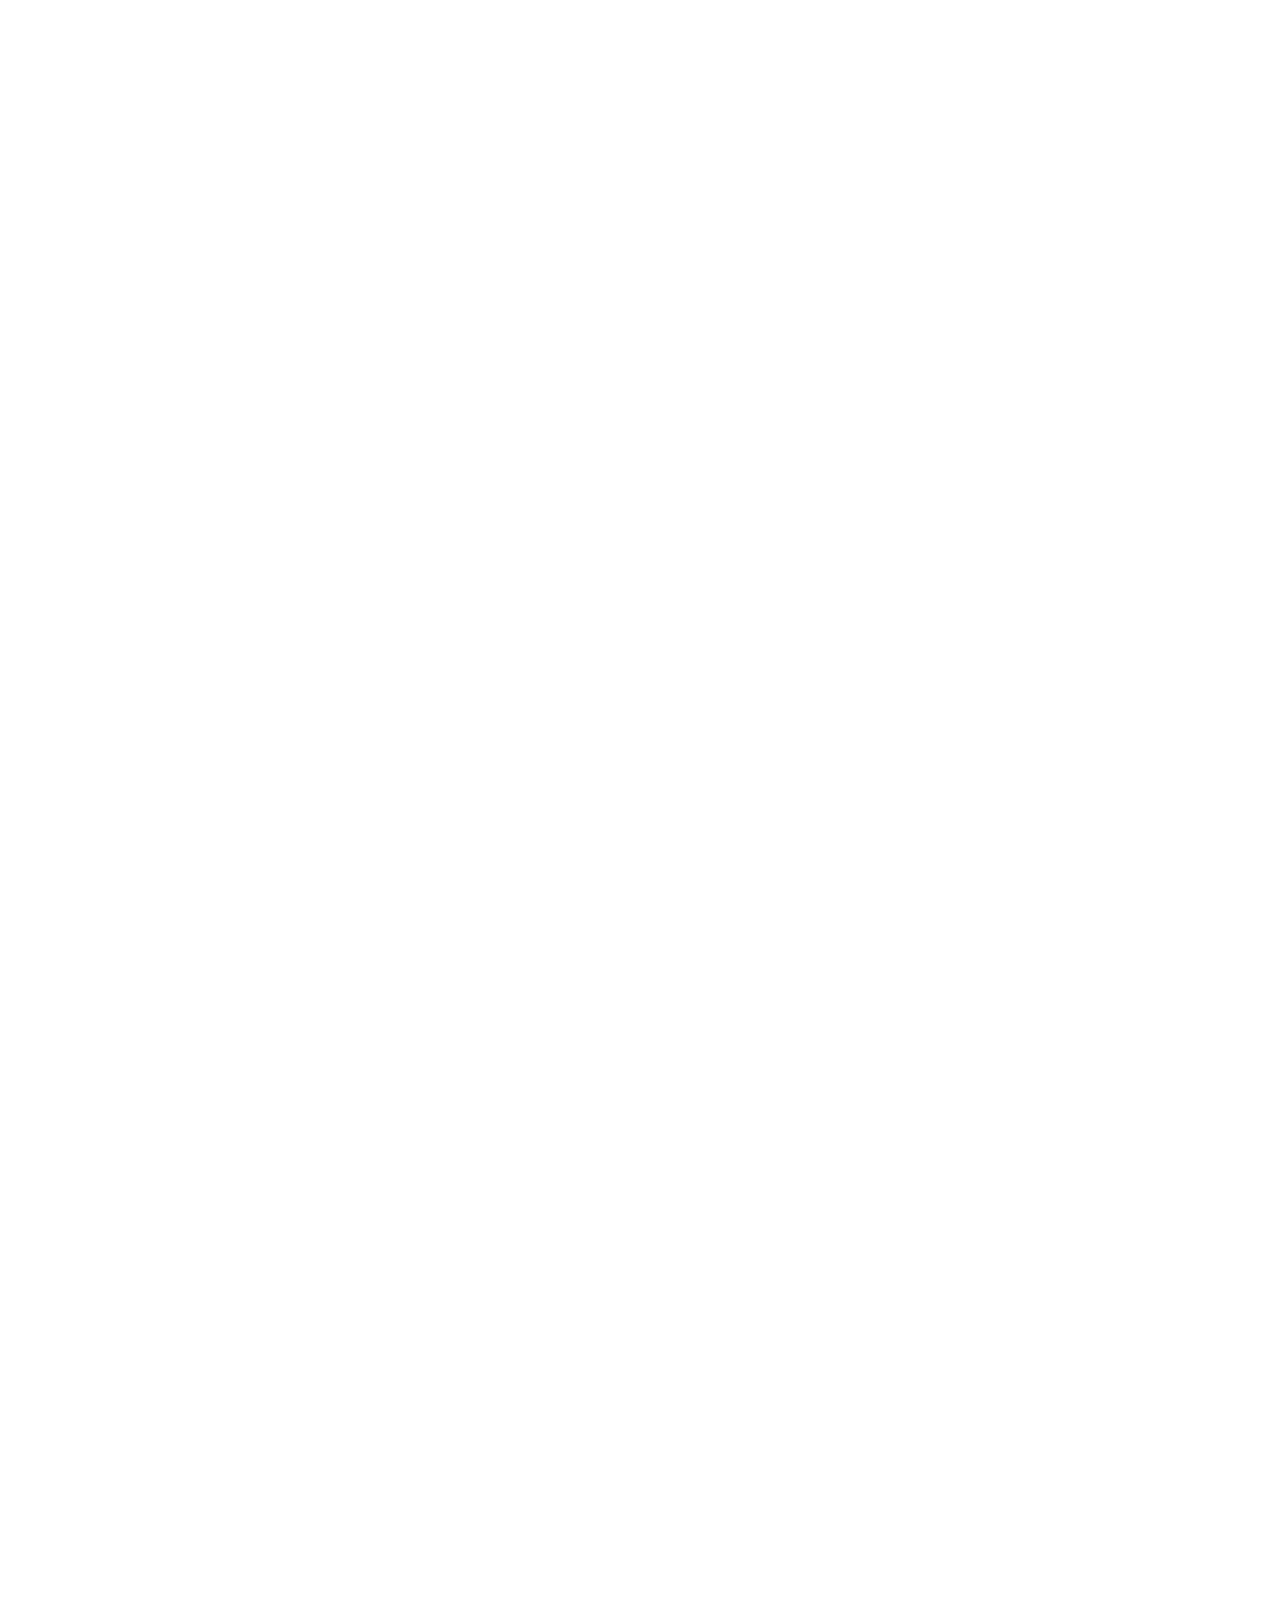
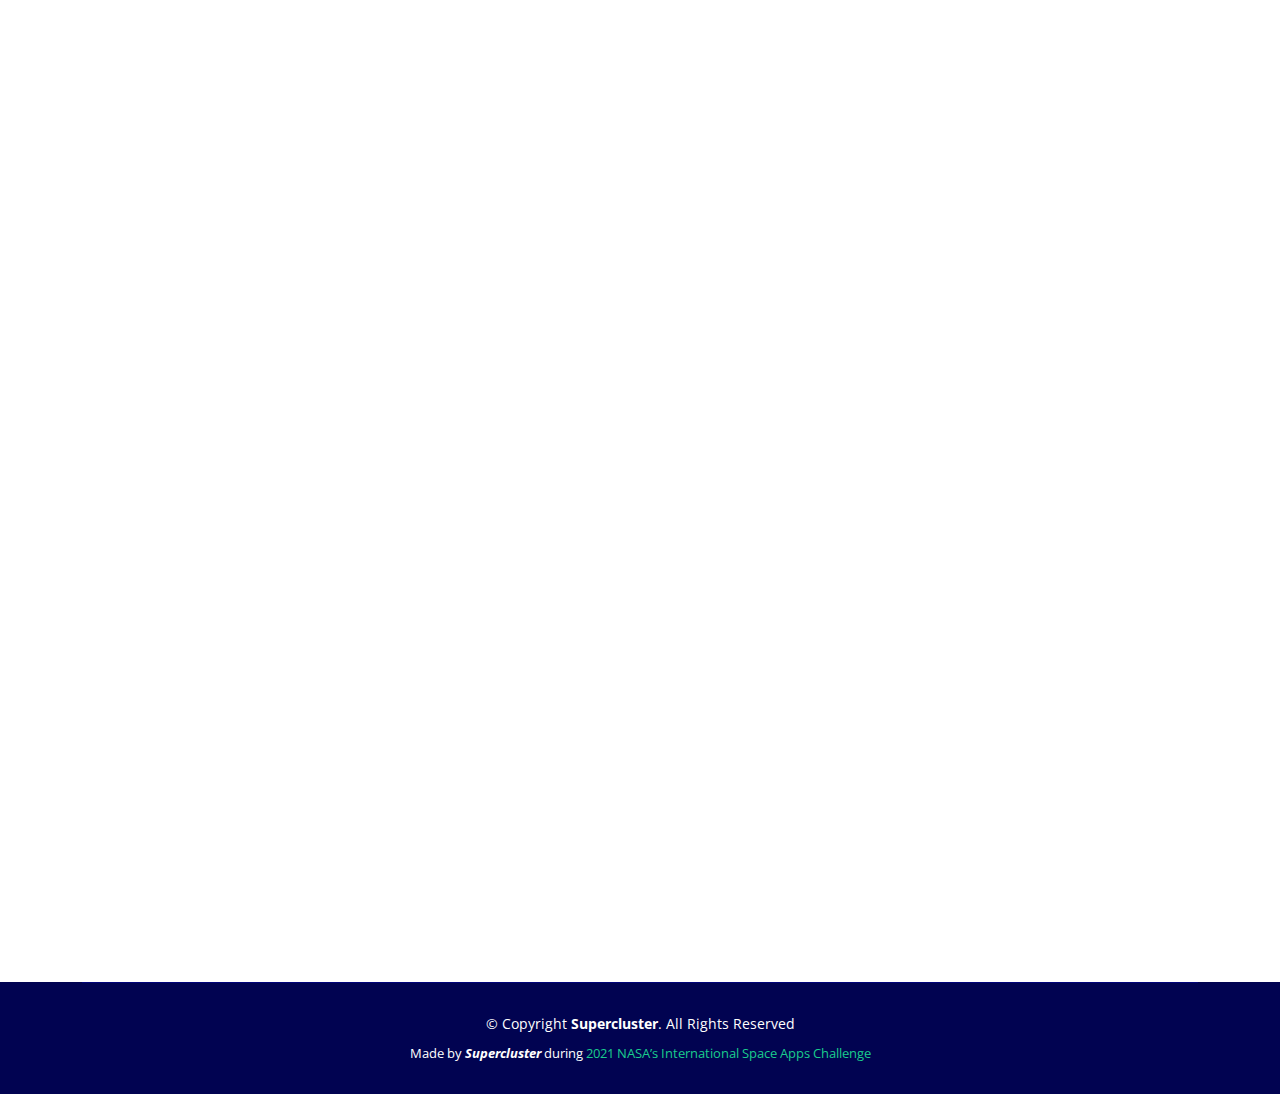
==== commit 018bb4c9: "lets goooo" ====
--- a/index.html
+++ b/index.html
@@ -352,7 +352,46 @@
             <p>
               Molestie a iaculis at erat pellentesque adipiscing commodo. Dignissim suspendisse in est ante in. Nunc vel risus commodo viverra maecenas accumsan. Sit amet nisl suscipit adipiscing bibendum est. Purus gravida quis blandit turpis cursus in.
             </p>
-          </div>
+            <div class="margin_space"></div>
+            <div class="row" data-aos="fade-left ">
+              <div class="col-lg-4 col-md-6 mt-5 mt-lg-0">
+                <div class="member" data-aos="zoom-in" data-aos-delay="100">
+                  <a href="mb.html"><div class="pic"><img src="assets/img/team/bal.png" class="img-fluid" alt=""></div>
+                </div>
+                
+                <div class="member-info text-center">
+                  <h4>Balloon</h4>
+                 </div>
+                </a>
+              </div>
+              
+              <div class="col-lg-4 col-md-6 mt-5 mt-lg-0">
+                <div class="member" data-aos="zoom-in" data-aos-delay="100">
+                  <a href="mb.html"><div class="pic"><img src="assets/img/team/pcb.png" class="img-fluid" alt=""></div>
+                </div>
+                <div class="member-info text-center">
+                  <h4>Electronics</h4>
+                 </div>
+                </a>
+              </div>
+              
+              <div class="col-lg-4 col-md-6 mt-5 mt-lg-0">
+                <div class="member" data-aos="zoom-in" data-aos-delay="100">
+                  <a href="mb.html"><div class="pic"><img src="assets/img/team/check.png" class="img-fluid" alt=""></div>
+                </div>
+                <div class="member-info text-center">
+                  <h4>Checklists</h4>
+                 </div></a>
+              </div>
+            </div>
+            <div class="margin_space"></div>
+            
+            <div class="margin_space"></div><div class="margin_space"></div>
+            <a href="">Check our Github!</a>
+            
+          </div>
+
+          
         </li>
 
         <li data-aos="fade-up" data-aos-delay="400">
@@ -479,7 +518,7 @@
 
         <h2 id="content-mobile"> Available only on PC. Sorry! :(</h2>
 
-        <iframe id="content-desktop" width=100% height=2800px src="https://near-space-dash.herokuapp.com/" id="child-iframe"></iframe>
+        <iframe id="content-desktop" width=100% height=2400px src="https://near-space-dash.herokuapp.com/" id="child-iframe"></iframe>
 
         <!--<script>
           let iframe = document.querySelector("#child-iframe");
@@ -622,75 +661,16 @@
 
   <!-- ======= Footer ======= -->
   <footer id="footer">
-    <div class="footer-top">
-      <div class="container">
-        <div class="row">
-
-          <div class="col-lg-4 col-md-6">
-            <div class="footer-info">
-              <h3>Bootslander</h3>
-              <p class="pb-3"><em>Qui repudiandae et eum dolores alias sed ea. Qui suscipit veniam excepturi quod.</em></p>
-              <p>
-                A108 Adam Street <br>
-                NY 535022, USA<br><br>
-                <strong>Phone:</strong> +1 5589 55488 55<br>
-                <strong>Email:</strong> info@example.com<br>
-              </p>
-              <div class="social-links mt-3">
-                <a href="#" class="twitter"><i class="bx bxl-twitter"></i></a>
-                <a href="#" class="facebook"><i class="bx bxl-facebook"></i></a>
-                <a href="#" class="instagram"><i class="bx bxl-instagram"></i></a>
-                <a href="#" class="google-plus"><i class="bx bxl-skype"></i></a>
-                <a href="#" class="linkedin"><i class="bx bxl-linkedin"></i></a>
-              </div>
-            </div>
-          </div>
-
-          <div class="col-lg-2 col-md-6 footer-links">
-            <h4>Useful Links</h4>
-            <ul>
-              <li><i class="bx bx-chevron-right"></i> <a href="#">Home</a></li>
-              <li><i class="bx bx-chevron-right"></i> <a href="#">About us</a></li>
-              <li><i class="bx bx-chevron-right"></i> <a href="#">Services</a></li>
-              <li><i class="bx bx-chevron-right"></i> <a href="#">Terms of service</a></li>
-              <li><i class="bx bx-chevron-right"></i> <a href="#">Privacy policy</a></li>
-            </ul>
-          </div>
-
-          <div class="col-lg-2 col-md-6 footer-links">
-            <h4>Our Services</h4>
-            <ul>
-              <li><i class="bx bx-chevron-right"></i> <a href="#">Web Design</a></li>
-              <li><i class="bx bx-chevron-right"></i> <a href="#">Web Development</a></li>
-              <li><i class="bx bx-chevron-right"></i> <a href="#">Product Management</a></li>
-              <li><i class="bx bx-chevron-right"></i> <a href="#">Marketing</a></li>
-              <li><i class="bx bx-chevron-right"></i> <a href="#">Graphic Design</a></li>
-            </ul>
-          </div>
-
-          <div class="col-lg-4 col-md-6 footer-newsletter">
-            <h4>Our Newsletter</h4>
-            <p>Tamen quem nulla quae legam multos aute sint culpa legam noster magna</p>
-            <form action="" method="post">
-              <input type="email" name="email"><input type="submit" value="Subscribe">
-            </form>
-
-          </div>
-
-        </div>
-      </div>
-    </div>
-
     <div class="container">
       <div class="copyright">
-        &copy; Copyright <strong><span>Bootslander</span></strong>. All Rights Reserved
+        &copy; Copyright <strong><span>Supercluster</span></strong>. All Rights Reserved
       </div>
       <div class="credits">
         <!-- All the links in the footer should remain intact. -->
         <!-- You can delete the links only if you purchased the pro version. -->
         <!-- Licensing information: https://bootstrapmade.com/license/ -->
         <!-- Purchase the pro version with working PHP/AJAX contact form: https://bootstrapmade.com/bootslander-free-bootstrap-landing-page-template/ -->
-        Designed by <a href="https://bootstrapmade.com/">BootstrapMade</a>
+        Made by <b><i>Supercluster</i></b> during <a href="https://www.spaceappschallenge.org/">2021 NASA’s International Space Apps Challenge</a>
       </div>
     </div>
   </footer><!-- End Footer -->
--- a/assets/css/style.css
+++ b/assets/css/style.css
@@ -102,6 +102,7 @@
   opacity: 1;
 }
 
+
 /*--------------------------------------------------------------
 # Disable AOS delay on mobile
 --------------------------------------------------------------*/
@@ -427,6 +428,10 @@
     animation: none;
   }
   #hero .hero-img {
+    text-align: center;
+  }
+
+  .imgoverrid {
     text-align: center;
   }
   #hero .hero-img img {
@@ -1058,6 +1063,17 @@
   border-radius: 0 0 4px 4px;
   box-shadow: 0px 2px 15px rgba(0, 0, 0, 0.1);
 }
+
+.member-info {
+  position: absolute;
+  bottom: -80px;
+  left: 0px;
+  right: 0px;
+  background: rgba(255, 255, 255, 0.9);
+  padding: 15px 0;
+  border-radius: 0 0 4px 4px;
+  box-shadow: 0px 2px 15px rgba(0, 0, 0, 0.1);
+}
 .team .member h4 {
   font-weight: 700;
   margin-bottom: 10px;
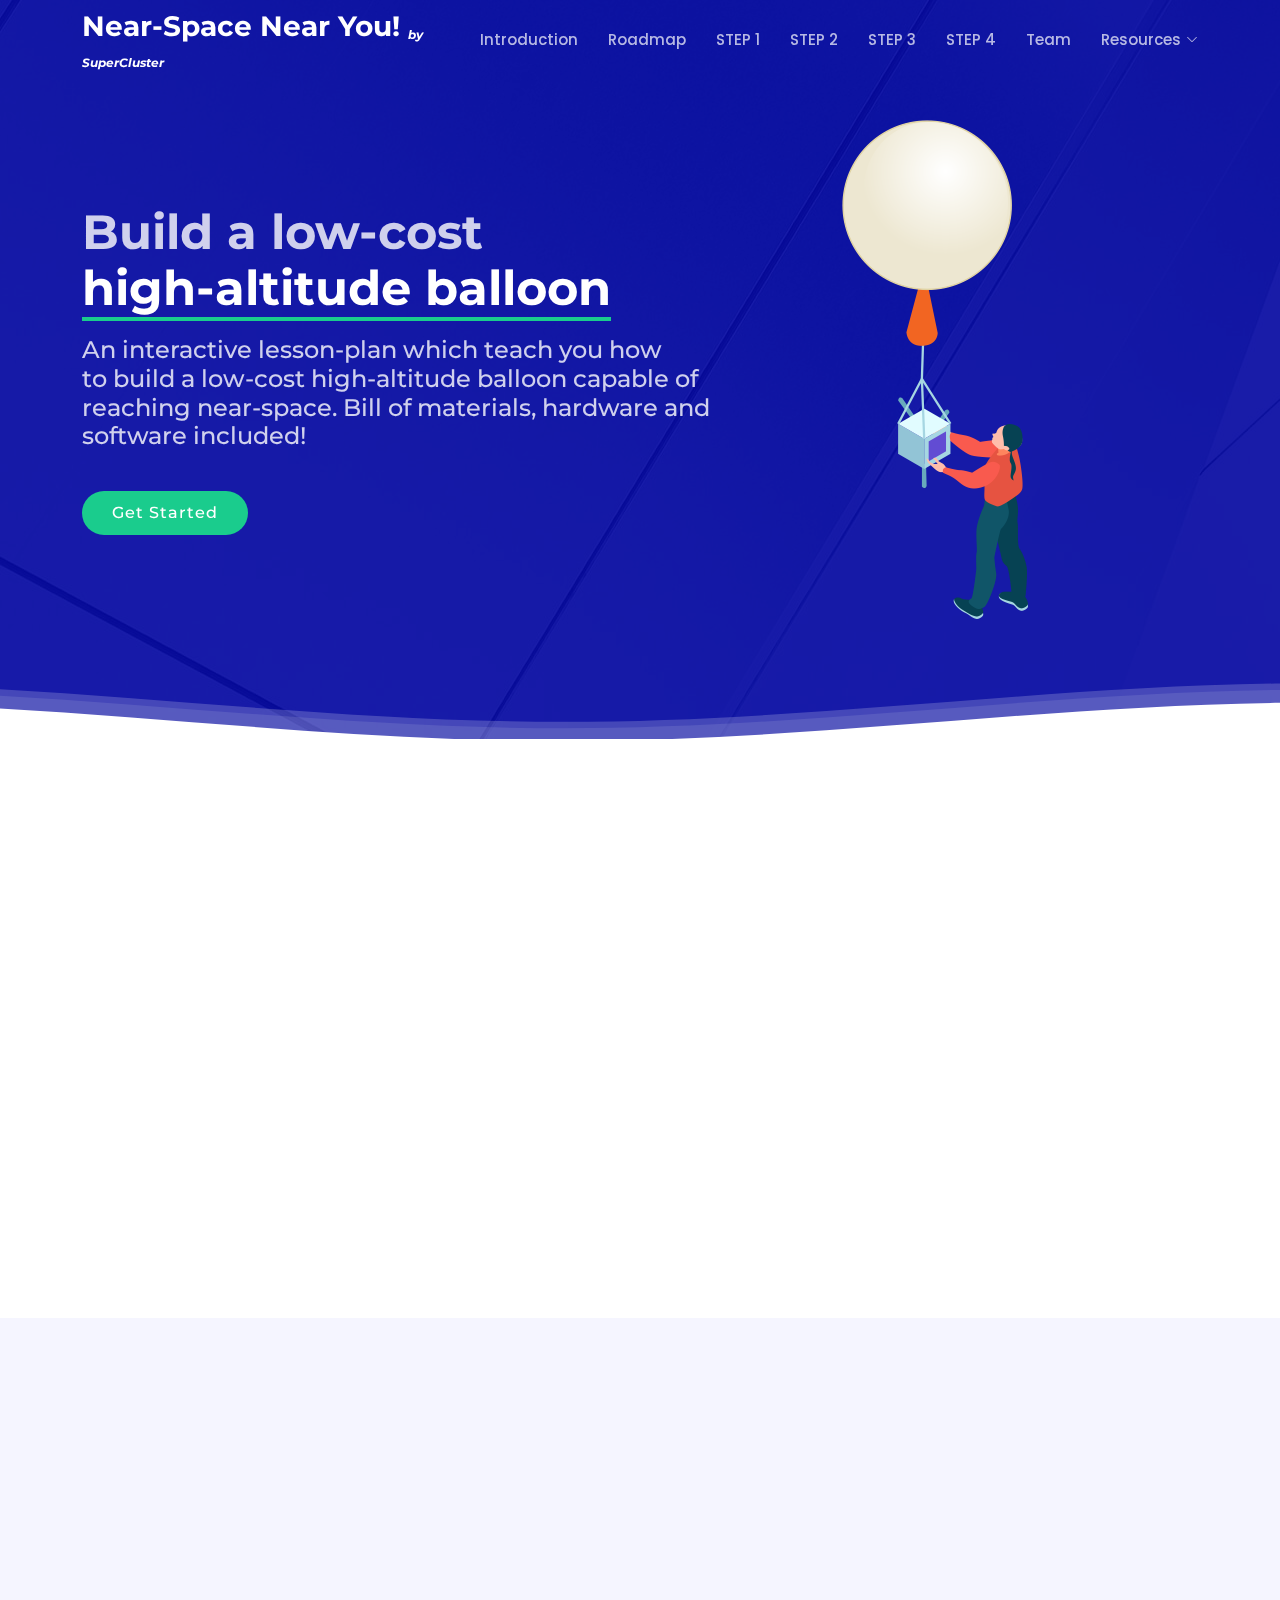
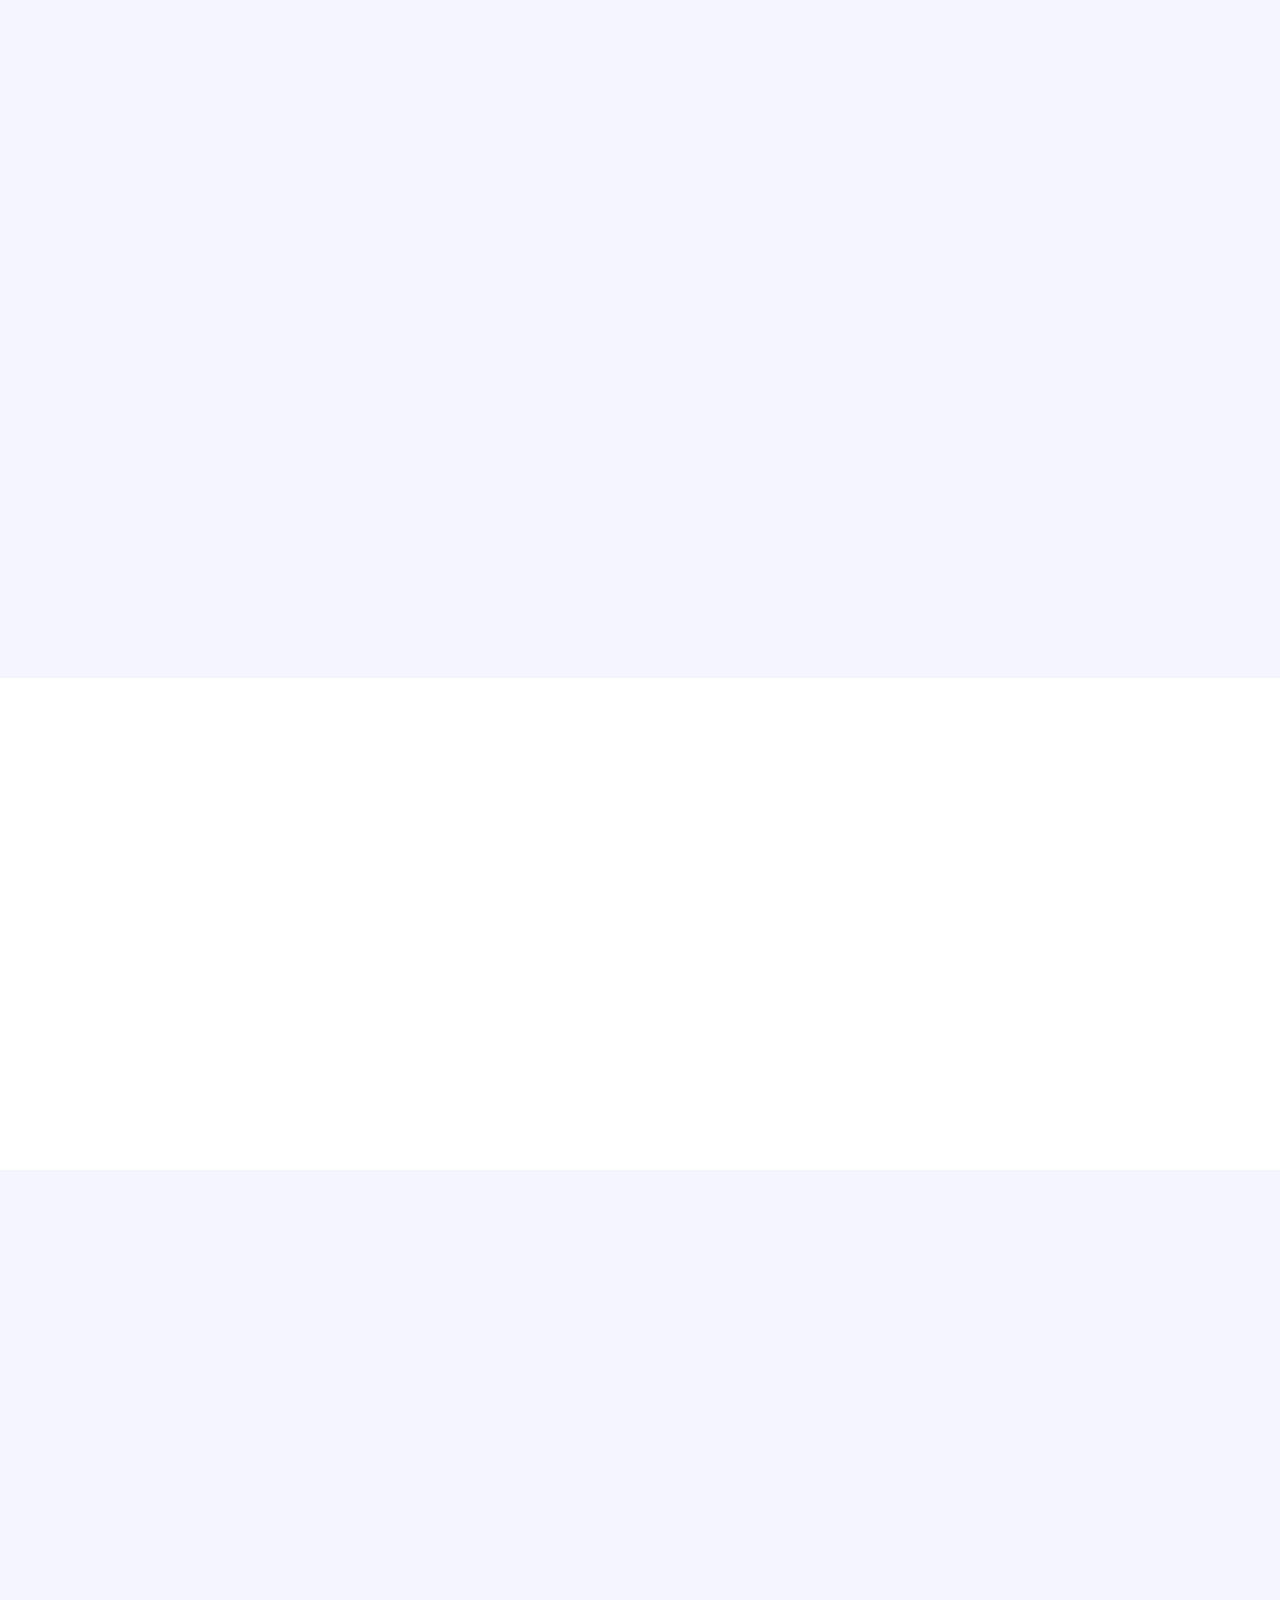
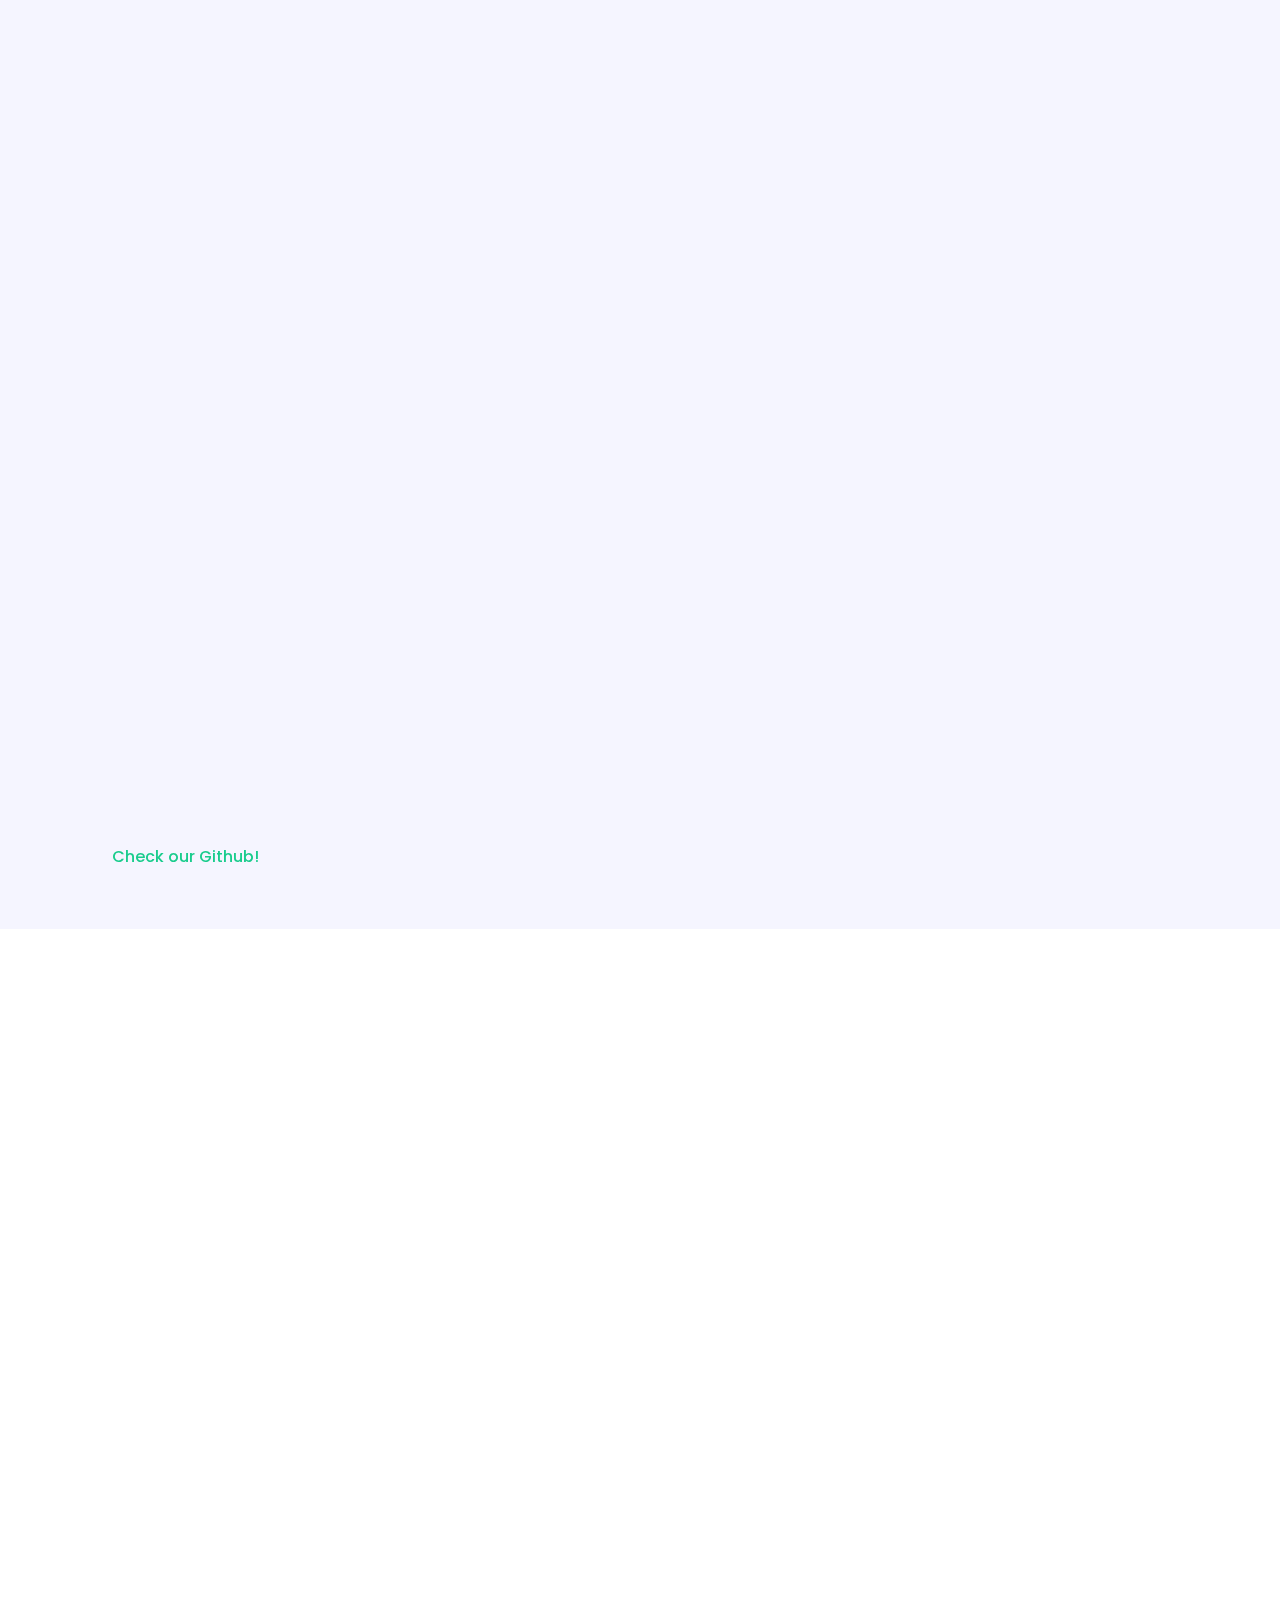
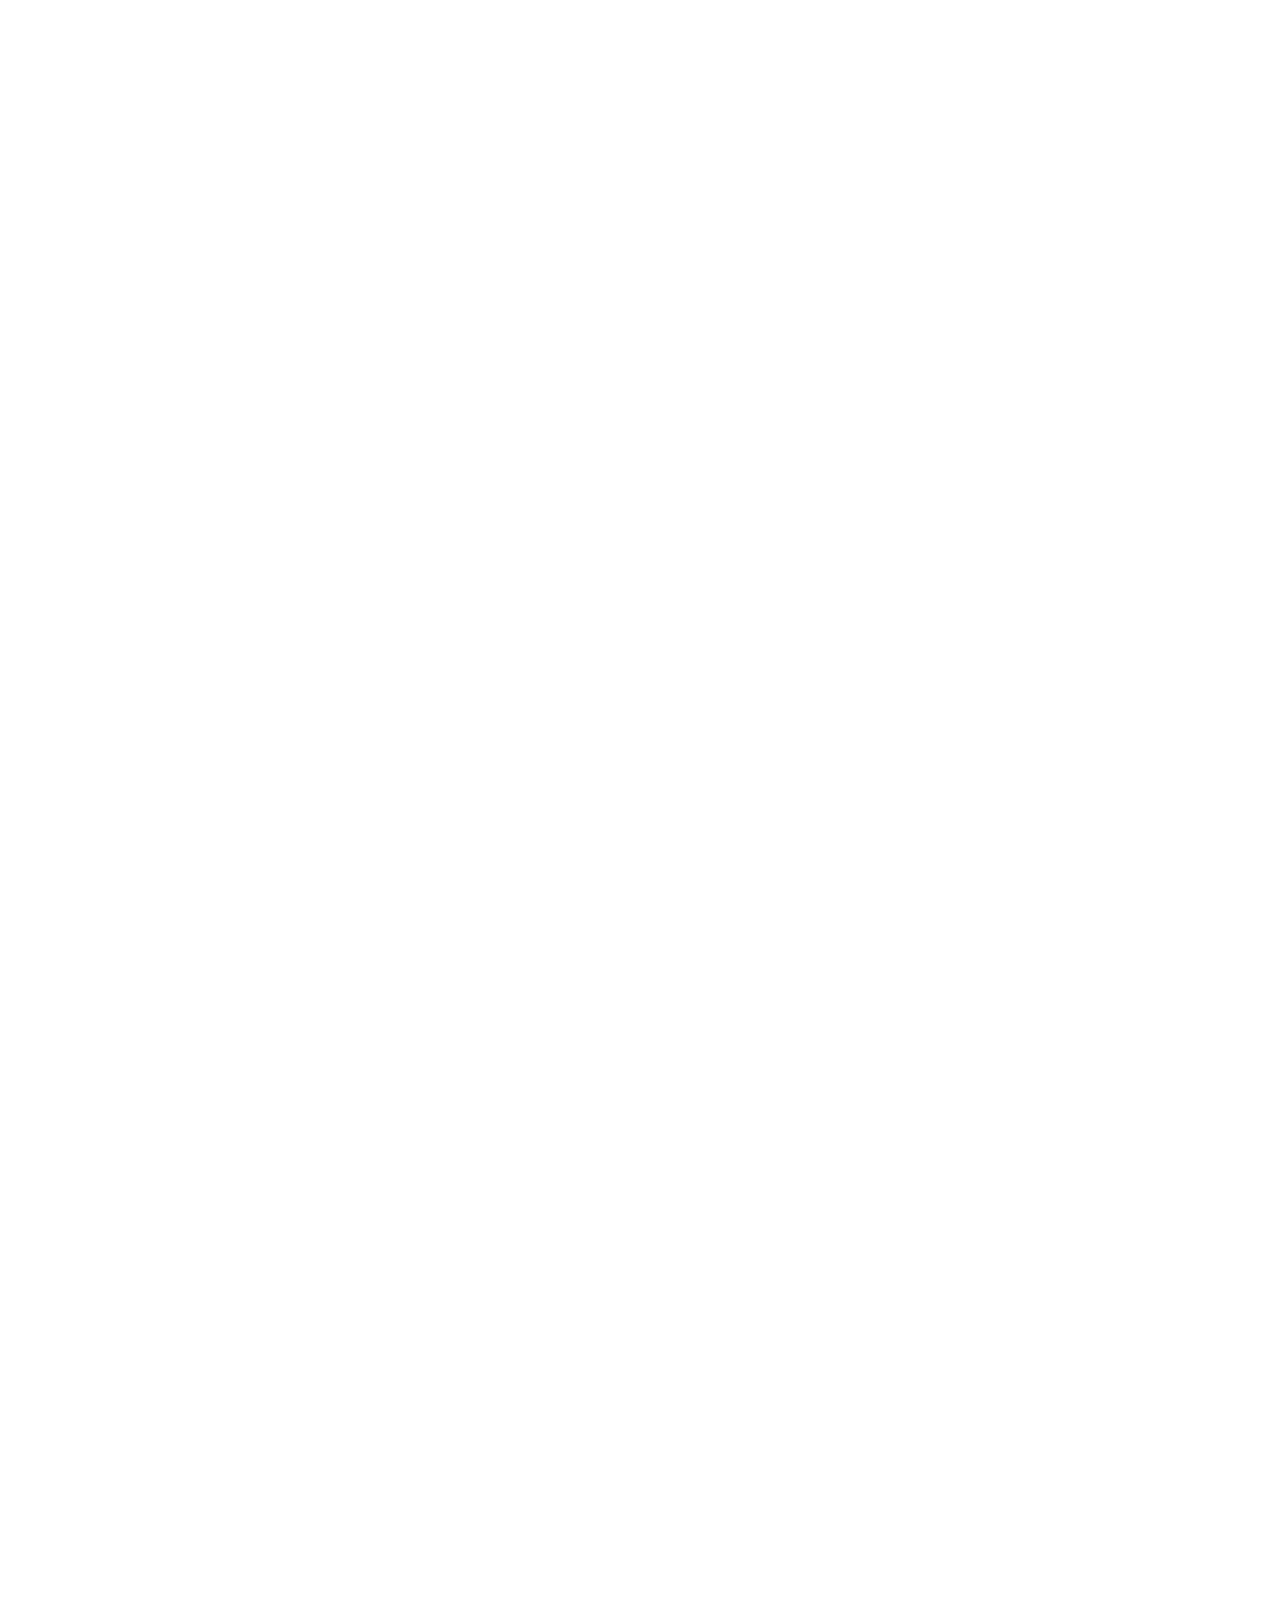
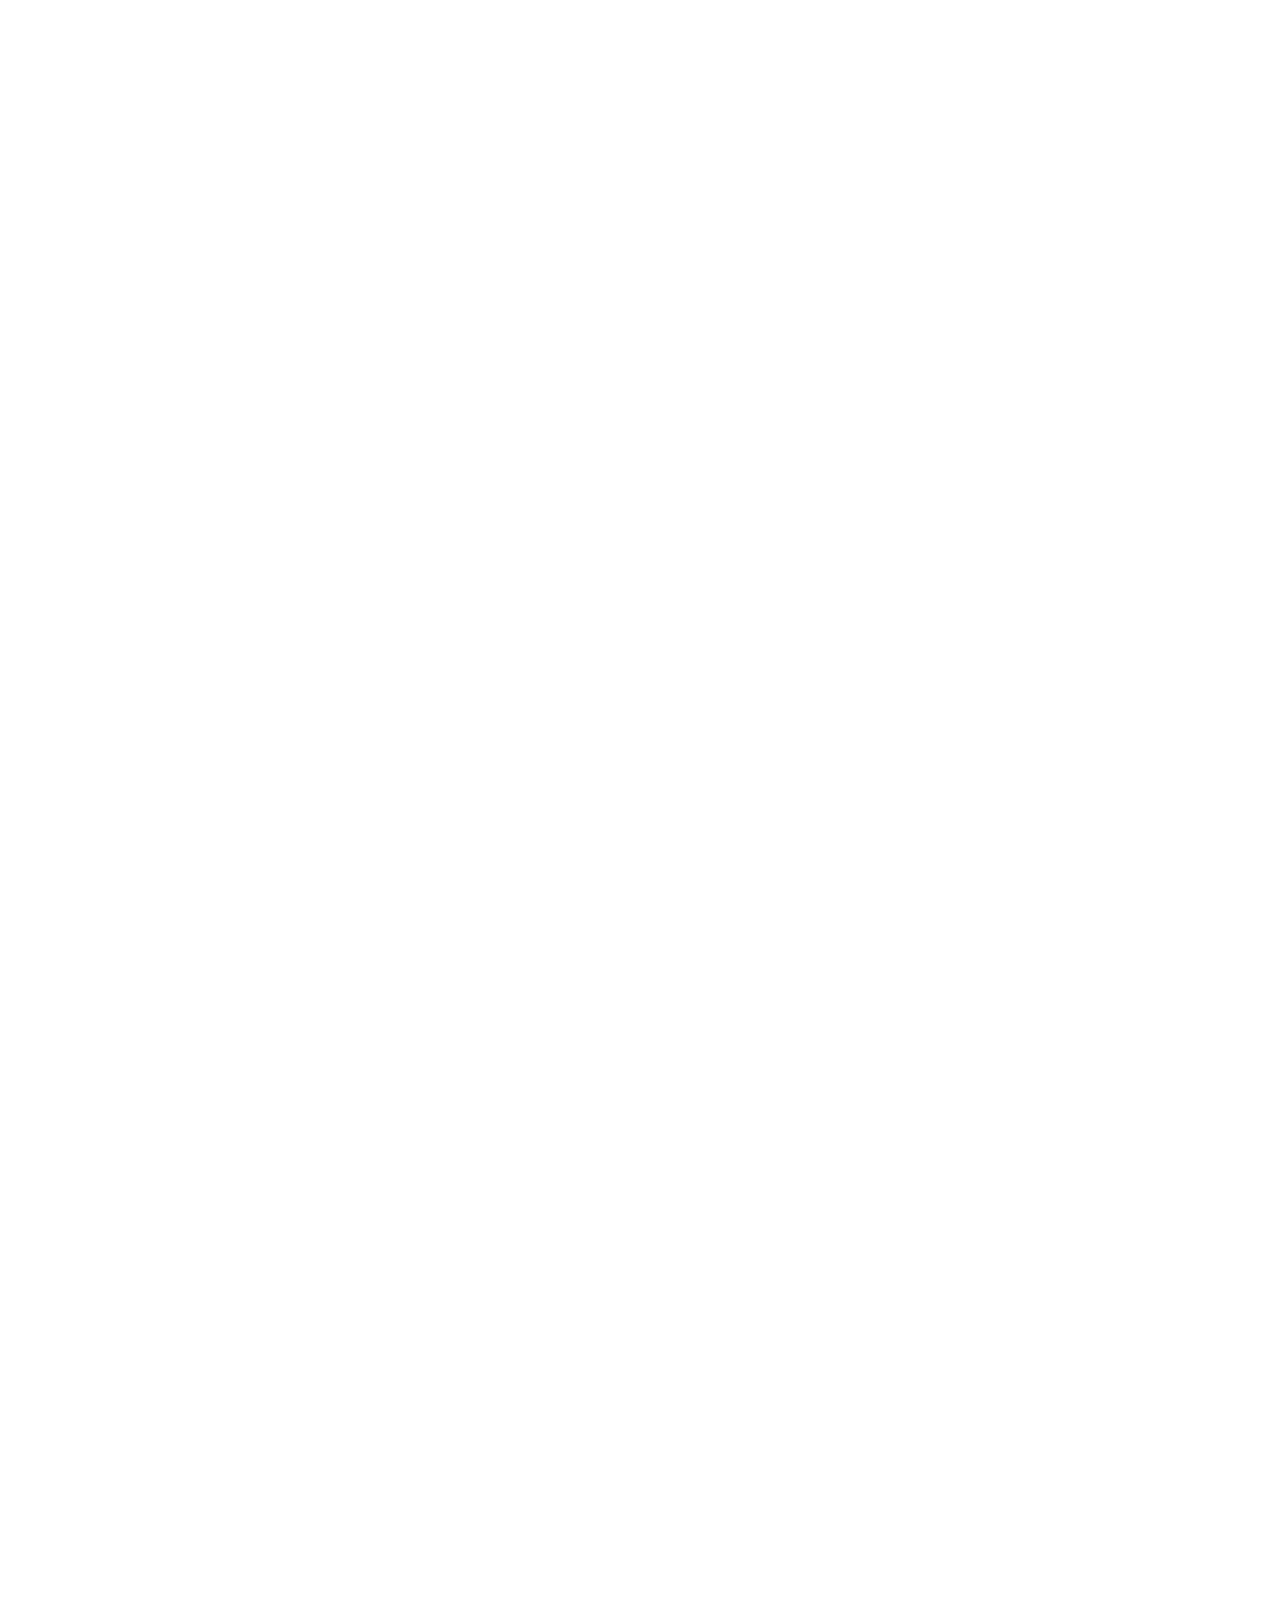
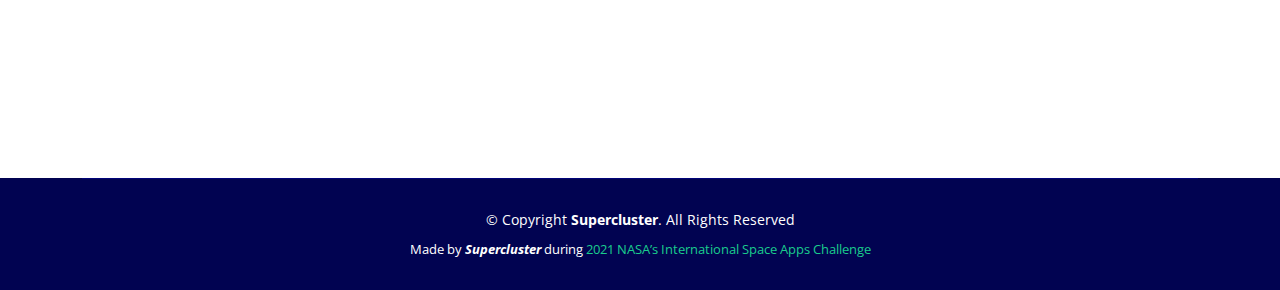
==== commit 89f74edb: "updated checklists" ====
--- a/index.html
+++ b/index.html
@@ -134,24 +134,26 @@
             </div>
             
             <a href="">
-            <div class="icon-box" data-aos="zoom-in" data-aos-delay="100">
+              <div class="icon-box" data-aos="zoom-in" data-aos-delay="100">
+                <div class="icon"><i class="bx bx-bulb"></i></div>
+                <h4 class="title"><a href="">Why?</a></h4>
+                <a href=""><p class="description">At vero eos et accusamus et iusto odio dignissimos ducimus qui blanditiis praesentium voluptatum deleniti atque</p>
+                </a>
+                </div>
+            </a>
+
+            <a href="">
+            <div class="icon-box" data-aos="zoom-in" data-aos-delay="200">
               <div class="icon"><a href=""><i class="bx bx-book"></i></a></div>
               <h4 class="title"><a href="">What?</a></h4>
               <a href=""><p class="description">Voluptatum deleniti atque corrupti quos dolores et quas molestias excepturi sint occaecati cupiditate non provident</p>
               </a>
               </div>
           </a>
-          <a href="">
-            <div class="icon-box" data-aos="zoom-in" data-aos-delay="200">
-              <div class="icon"><i class="bi bi-tools"></i></div>
-              <h4 class="title"><a href="">Why?</a></h4>
-              <a href=""><p class="description">At vero eos et accusamus et iusto odio dignissimos ducimus qui blanditiis praesentium voluptatum deleniti atque</p>
-              </a>
-              </div>
-          </a>
+          
           
             <div class="icon-box" data-aos="zoom-in" data-aos-delay="300">
-              <div class="icon"><i class="bx bx-trip"></i></div>
+              <div class="icon"><i class="bx bx-data"></i></div>
               <h4 class="title"><a href="">Purpose of this project</a></h4>
               <p class="description" style="color: black"><a href="">Explicabo est voluptatum asperiores consequatur magnam. Et veritatis odit. Sunt aut deserunt minus aut eligendi omnis</a></p>
               
@@ -170,6 +172,7 @@
       <div class="section-title" data-aos="fade-up">
         <h2>ROADMAP</h2>
         <p>High-altitude balloon lesson roadmap</p>
+        <div class="margin_space"></div>
         <div id="bg">
           <img src="assets/img/roadmap.png" class="img-fluid animated" alt="">
         </div>
@@ -329,10 +332,17 @@
         </li>
 
         <li data-aos="fade-up" data-aos-delay="100">
-          <i class="bx bx-map icon-help"></i> <a data-bs-toggle="collapse" data-bs-target="#faq-list-2" class="collapsed"> Location <i class="bx bx-chevron-down icon-show"></i><i class="bx bx-chevron-up icon-close"></i></a>
+          <i class="bx bx-trip icon-help"></i> <a data-bs-toggle="collapse" data-bs-target="#faq-list-2" class="collapsed"> Your flight plan <i class="bx bx-chevron-down icon-show"></i><i class="bx bx-chevron-up icon-close"></i></a>
           <div id="faq-list-2" class="collapse" data-bs-parent=".faq-list">
-            <p>
-              Dolor sit amet consectetur adipiscing elit pellentesque habitant morbi. Id interdum velit laoreet id donec ultrices. Fringilla phasellus faucibus scelerisque eleifend donec pretium. Est pellentesque elit ullamcorper dignissim. Mauris ultrices eros in cursus turpis massa tincidunt dui.
+            <p class="">
+              The primary requirement for allowing a balloon to fly is adequate weather. Avoid windy days. Never release the balloon during a storm or rain.
+Never release a balloon without pre-planning your route.
+Make sure that the balloon has no chance to fly over bodies of water, because in that case the cargo will sink and be impossible to recover.
+ Pay attention to whether the balloon will not cross the state border during the flight. While it may still be possible to recover the payload, 
+ it will make it much more difficult. If you cannot avoid this possibility, it is essential that you notify your Air Navigation Services Agency already 
+ at the flight planning stage. Try to launch the balloon in a flat area with no terrain obstacles such as tall buildings or forests. 
+<br><div class="margin_space"></div>
+ <a href="#gallery">We've developed tools that allow you to estimate your balloon's likely route, feel free to explore it - STEP 4 - FLIGHT DATA ANALYSIS</a>
             </p>
           </div>
         </li>
@@ -341,53 +351,21 @@
           <i class="bx bx-shield-alt icon-help"></i> <a data-bs-toggle="collapse" data-bs-target="#faq-list-3" class="collapsed"> Local authorities <i class="bx bx-chevron-down icon-show"></i><i class="bx bx-chevron-up icon-close"></i></a>
           <div id="faq-list-3" class="collapse" data-bs-parent=".faq-list">
             <p>
-              Eleifend mi in nulla posuere sollicitudin aliquam ultrices sagittis orci. Faucibus pulvinar elementum integer enim. Sem nulla pharetra diam sit amet nisl suscipit. Rutrum tellus pellentesque eu tincidunt. Lectus urna duis convallis convallis tellus. Urna molestie at elementum eu facilisis sed odio morbi quis
+              High altitude balloons are treated like an aircraft, which means that it is necessary to contact the appropriate airspace management authorities. In the case of the United States, this is the FAA. The first contact should be made at least two weeks before the balloon is scheduled to take off. Directly related to the notification of the balloon flight route is the planning of the flight route. We have provided detailed guidelines for the legal requirements in a dedicated checklist.
             </p>
           </div>
         </li>
 
         <li data-aos="fade-up" data-aos-delay="300">
-          <i class="bx bx-network-chart icon-help"></i> <a data-bs-toggle="collapse" data-bs-target="#faq-list-4" class="collapsed">Preparation <i class="bx bx-chevron-down icon-show"></i><i class="bx bx-chevron-up icon-close"></i></a>
+          <i class="bx bx-network-chart icon-help"></i> <a data-bs-toggle="collapse" data-bs-target="#faq-list-4" class="collapsed">Preparing payload box <i class="bx bx-chevron-down icon-show"></i><i class="bx bx-chevron-up icon-close"></i></a>
           <div id="faq-list-4" class="collapse" data-bs-parent=".faq-list">
             <p>
-              Molestie a iaculis at erat pellentesque adipiscing commodo. Dignissim suspendisse in est ante in. Nunc vel risus commodo viverra maecenas accumsan. Sit amet nisl suscipit adipiscing bibendum est. Purus gravida quis blandit turpis cursus in.
+              Proper preparation of the payload enclosure ensures its survival in the higher atmosphere and safe return to earth. 
+After placing the electronics inside, fill the remaining space with polystyrene blocks. Remember to drill a small hole in the wall to equalize pressure. This should be near the pressure and temperature sensor so that it provides the most accurate measurements possible. 
+Always remove the electronics when making modifications to the housing! Accidentally touching the integrated circuits with a screwdriver or knife can lead to a short circuit and irreparable damage to the device.
+
             </p>
-            <div class="margin_space"></div>
-            <div class="row" data-aos="fade-left ">
-              <div class="col-lg-4 col-md-6 mt-5 mt-lg-0">
-                <div class="member" data-aos="zoom-in" data-aos-delay="100">
-                  <a href="mb.html"><div class="pic"><img src="assets/img/team/bal.png" class="img-fluid" alt=""></div>
-                </div>
-                
-                <div class="member-info text-center">
-                  <h4>Balloon</h4>
-                 </div>
-                </a>
-              </div>
-              
-              <div class="col-lg-4 col-md-6 mt-5 mt-lg-0">
-                <div class="member" data-aos="zoom-in" data-aos-delay="100">
-                  <a href="mb.html"><div class="pic"><img src="assets/img/team/pcb.png" class="img-fluid" alt=""></div>
-                </div>
-                <div class="member-info text-center">
-                  <h4>Electronics</h4>
-                 </div>
-                </a>
-              </div>
-              
-              <div class="col-lg-4 col-md-6 mt-5 mt-lg-0">
-                <div class="member" data-aos="zoom-in" data-aos-delay="100">
-                  <a href="mb.html"><div class="pic"><img src="assets/img/team/check.png" class="img-fluid" alt=""></div>
-                </div>
-                <div class="member-info text-center">
-                  <h4>Checklists</h4>
-                 </div></a>
-              </div>
-            </div>
-            <div class="margin_space"></div>
             
-            <div class="margin_space"></div><div class="margin_space"></div>
-            <a href="">Check our Github!</a>
             
           </div>
 
@@ -395,64 +373,81 @@
         </li>
 
         <li data-aos="fade-up" data-aos-delay="400">
-          <i class="bx bx-trip icon-help"></i> <a data-bs-toggle="collapse" data-bs-target="#faq-list-5" class="collapsed"> Your flight plan <i class="bx bx-chevron-down icon-show"></i><i class="bx bx-chevron-up icon-close"></i></a>
+          <i class="bx bx-bug-alt icon-help"></i> <a data-bs-toggle="collapse" data-bs-target="#faq-list-5" class="collapsed">Test your hardware<i class="bx bx-chevron-down icon-show"></i><i class="bx bx-chevron-up icon-close"></i></a>
           <div id="faq-list-5" class="collapse" data-bs-parent=".faq-list">
             <p>
-              Laoreet sit amet cursus sit amet dictum sit amet justo. Mauris vitae ultricies leo integer malesuada nunc vel. Tincidunt eget nullam non nisi est sit amet. Turpis nunc eget lorem dolor sed. Ut venenatis tellus in metus vulputate eu scelerisque.
-            </p>
+              Some of our team members are aviation and aerospace students. We decided to transfer good practices for mitigating the risk of mission failure to the ongoing balloon project. Checklists are a simple set of actions that should be performed before the next steps. It sounds very simple, but practice shows that they significantly reduce failures and accidents. 
+We have prepared sets of activities to be performed during particular phases of your project. They concern both mission planning and activities during balloon assembly and launch.
+</p>
           </div>
         </li>
 
+        <li data-aos="fade-up" data-aos-delay="500">
+          <i class="bx bx-list-check icon-help"></i> <a data-bs-toggle="collapse" data-bs-target="#faq-list-6" class="collapsed"> Checklist <i class="bx bx-chevron-down icon-show"></i><i class="bx bx-chevron-up icon-close"></i></a>
+          <div id="faq-list-6" class="collapse" data-bs-parent=".faq-list">
+            <p>
+              Some of our team members are aviation and aerospace students. We decided to transfer good practices for mitigating the risk of mission failure to the ongoing balloon project. Checklists are a simple set of actions that should be performed before the next steps. It sounds very simple, but practice shows that they significantly reduce failures and accidents. 
+We have prepared sets of activities to be performed during particular phases of your project. They concern both mission planning and activities during balloon assembly and launch.
+</p>
+          </div>
+        </li>
+
+        
+
+       
+
       </ul>
+      <div class="margin_space"></div>
+            
+      <div class="margin_space"></div>
+      
+      
+      <div class="section-title" data-aos="fade-up">
+        <h2>Ready?</h2>
+        <p>Use resources developed by our team</p>
+      </div>
+
+      <div class="row" data-aos="fade-left ">
+        <div class="col-lg-4 col-md-6 mt-5 mt-lg-0">
+          <div class="member" data-aos="zoom-in" data-aos-delay="100">
+            <a href="bal.html"><div class="pic"><img src="assets/img/team/bal.png" class="img-fluid" alt=""></div>
+          </div>
+          
+          <div class="member-info text-center">
+            <h4>Balloon</h4>
+           </div>
+          </a>
+        </div>
+        
+        <div class="col-lg-4 col-md-6 mt-5 mt-lg-0">
+          <div class="member" data-aos="zoom-in" data-aos-delay="100">
+            <a href="mb.html"><div class="pic"><img src="assets/img/team/pcb.png" class="img-fluid" alt=""></div>
+          </div>
+          <div class="member-info text-center">
+            <h4>Electronics</h4>
+           </div>
+          </a>
+        </div>
+        
+        <div class="col-lg-4 col-md-6 mt-5 mt-lg-0">
+          <div class="member" data-aos="zoom-in" data-aos-delay="100">
+            <a href="check.html"><div class="pic"><img src="assets/img/team/check.png" class="img-fluid" alt=""></div>
+          </div>
+          <div class="member-info text-center">
+            <h4>Checklists</h4>
+           </div></a>
+        </div>
+      </div>
+      <div class="margin_space"></div>
+      <div class="margin_space"></div>
+      <div class="margin_space"></div>
+            <a href="https://github.com/Supercluster-Rzeszow">Check our Github!</a>
     </div>
 
   </div>
 </section><!-- End F.A.Q Section -->
 
-    <!-- ======= Counts Section ======= -->
-    
-    <section id="counts" class="counts">
-      <div class="container">
-
-        <div class="row" data-aos="fade-up">
-
-          <div class="col-lg-3 col-md-6">
-            <div class="count-box">
-              <i class="bi bi-emoji-smile"></i>
-              <span data-purecounter-start="0" data-purecounter-end="232" data-purecounter-duration="1" class="purecounter"></span>
-              <p>Happy Clients</p>
-            </div>
-          </div>
-
-          <div class="col-lg-3 col-md-6 mt-5 mt-md-0">
-            <div class="count-box">
-              <i class="bi bi-journal-richtext"></i>
-              <span data-purecounter-start="0" data-purecounter-end="521" data-purecounter-duration="1" class="purecounter"></span>
-              <p>Projects</p>
-            </div>
-          </div>
-
-          <div class="col-lg-3 col-md-6 mt-5 mt-lg-0">
-            <div class="count-box">
-              <i class="bi bi-headset"></i>
-              <span data-purecounter-start="0" data-purecounter-end="1463" data-purecounter-duration="1" class="purecounter"></span>
-              <p>Hours Of Support</p>
-            </div>
-          </div>
-
-          <div class="col-lg-3 col-md-6 mt-5 mt-lg-0">
-            <div class="count-box">
-              <i class="bi bi-people"></i>
-              <span data-purecounter-start="0" data-purecounter-end="15" data-purecounter-duration="1" class="purecounter"></span>
-              <p>Hard Workers</p>
-            </div>
-          </div>
-
-        </div>
-
-      </div>
-    </section><!-- End Counts Section -->
-
+    
     <!-- ======= Details Section ======= -->
     <section id="faq2" class="faq">
       <div class="container">
@@ -464,15 +459,19 @@
     
         <div class="faq-list">
           <ul>
-            <li style="background-color: #f5f5ff;" data-aos="fade-up">
-              <i class="bx bx-list-check icon-help"></i> <a data-bs-toggle="collapse" class="collapse" data-bs-target="#faq-list-1"> Checklist <i class="bx bx-chevron-down icon-show"></i><i class="bx bx-chevron-up icon-close"></i></a>
-              <div id="faq-list-1" class="collapse show" data-bs-parent=".faq-list">
+
+            <li style="background-color: #f5f5ff;" data-aos="fade-up" >
+              <i class="bx bx-search icon-help"></i> <a data-bs-toggle="collapse" class="collapse" data-bs-target="#faq-list-1">Launching a balloon<i class="bx bx-chevron-down icon-show"></i><i class="bx bx-chevron-up icon-close"></i></a>
+              <div id="faq-list-1" class="collapse" data-bs-parent=".faq-list">
                 <p>
-                  Feugiat pretium nibh ipsum consequat. Tempus iaculis urna id volutpat lacus laoreet non curabitur gravida. Venenatis lectus magna fringilla urna porttitor rhoncus dolor purus non.
+                  A critical phase of the entire project is the balloon launch. Always conduct it with several people - a solo launch is possible, but extremely difficult to do. Wear gloves - these will prevent accidental damage to the balloon shell.
+Once the balloon is filled with gas, one person must hold the balloon until you have attached the parachute and the payload. This can take some time and be tiring - plan your changes so that the balloon is released under full control, avoiding sudden releases or jerks. 
+The parachute and payload should be lifted upwards - don't let the balloon lift them off the ground by its own buoyancy alone. This will limit the stress on the cord and minimize the risk of it breaking. 
+
                 </p>
               </div>
             </li>
-    
+               
             <li style="background-color: #f5f5ff;" data-aos="fade-up" data-aos-delay="100">
               <i class="bx bx-map-alt icon-help"></i> <a data-bs-toggle="collapse" data-bs-target="#faq-list-2" class="collapsed"> Tracking <i class="bx bx-chevron-down icon-show"></i><i class="bx bx-chevron-up icon-close"></i></a>
               <div id="faq-list-2" class="collapse" data-bs-parent=".faq-list">
@@ -513,12 +512,12 @@
 
         <div class="section-title" data-aos="fade-up">
           <h2>STEP 4</h2>
-          <p>POST FLIGHT DATA ANALYSIS</p>
+          <p>FLIGHT DATA ANALYSIS</p>
         </div>
 
         <h2 id="content-mobile"> Available only on PC. Sorry! :(</h2>
 
-        <iframe id="content-desktop" width=100% height=2400px src="https://near-space-dash.herokuapp.com/" id="child-iframe"></iframe>
+        <iframe id="content-desktop" width=100% height=2800px src="https://near-space-dash.herokuapp.com/" id="child-iframe"></iframe>
 
         <!--<script>
           let iframe = document.querySelector("#child-iframe");
@@ -639,7 +638,7 @@
               <div class="pic"><img src="assets/img/team/team6.jpg" class="img-fluid" alt=""></div>
               <div class="member-info">
                 <h4>Michał Słomiany</h4>
-                <span>Avionics Engineer</span>
+                <span>Electronics Engineer</span>
                 <div class="social">
                   <a href=""><i class="bi bi-twitter"></i></a>
                   <a href=""><i class="bi bi-facebook"></i></a>
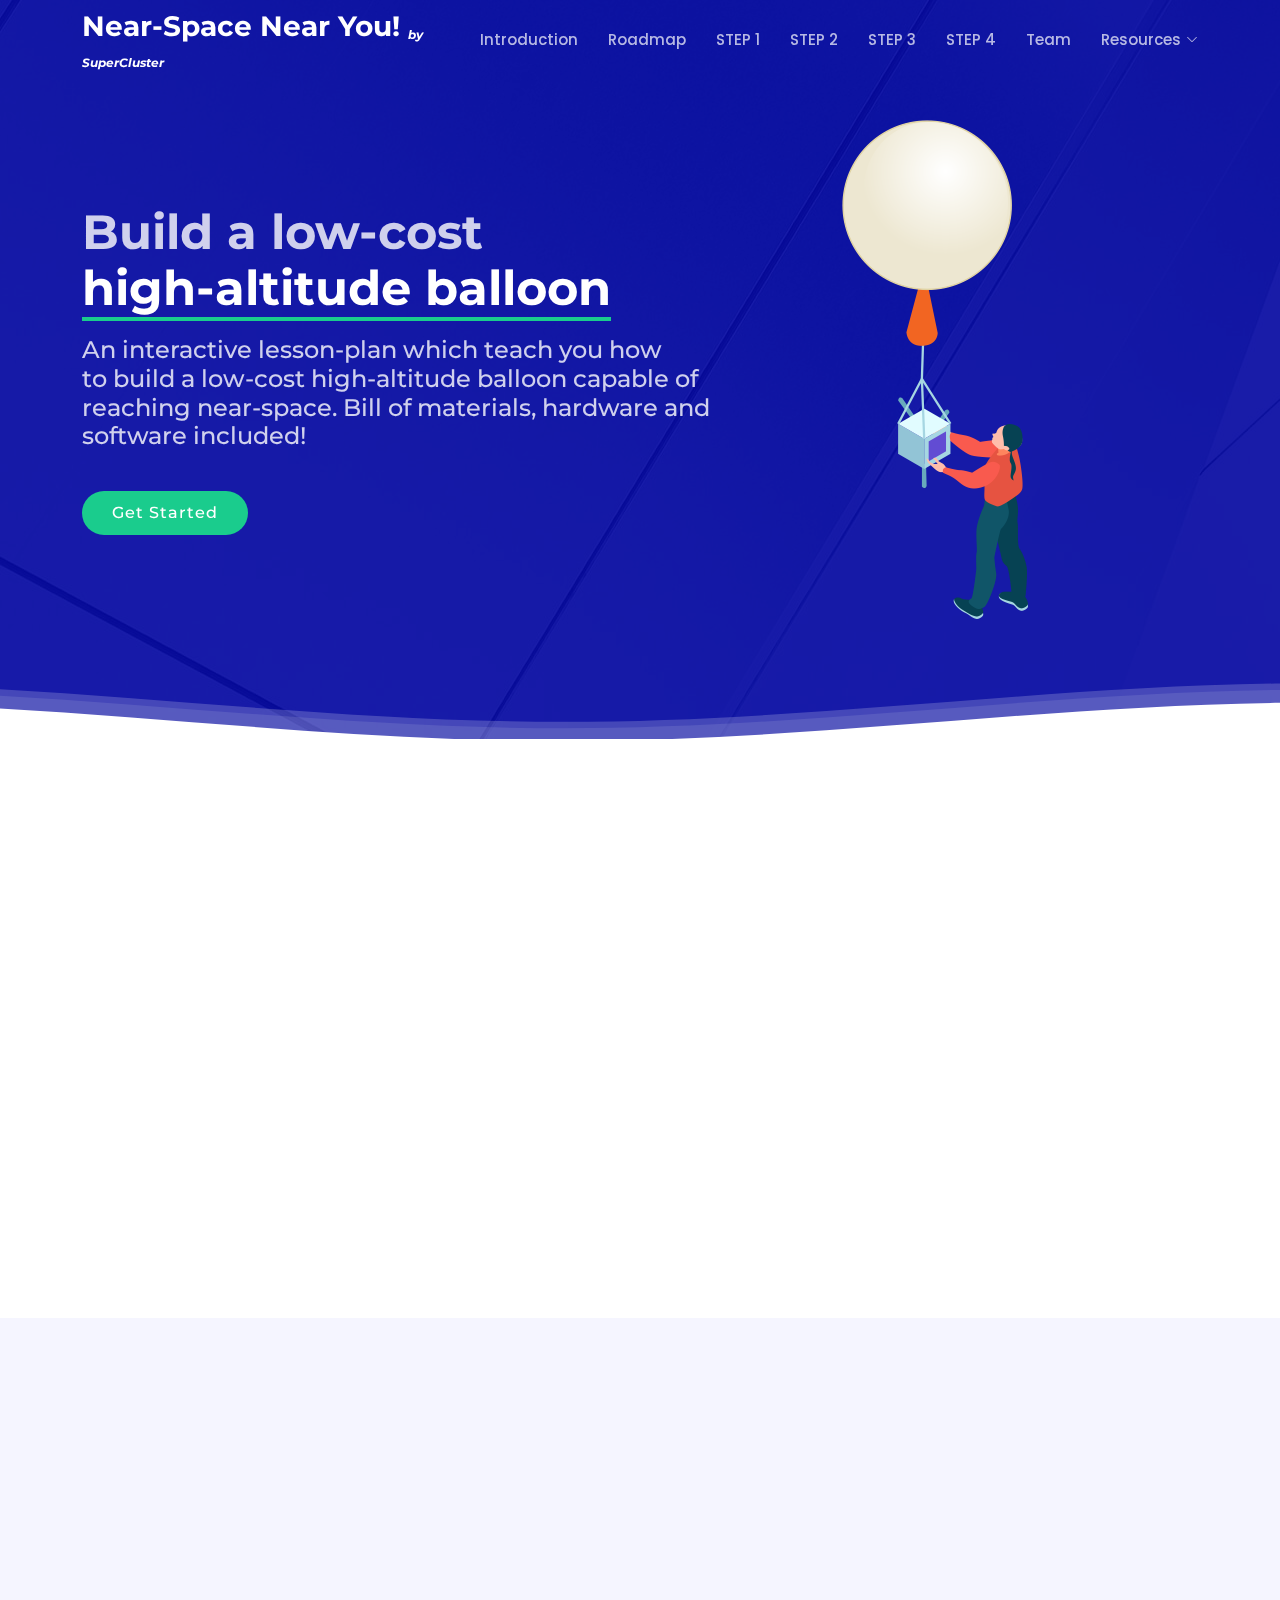
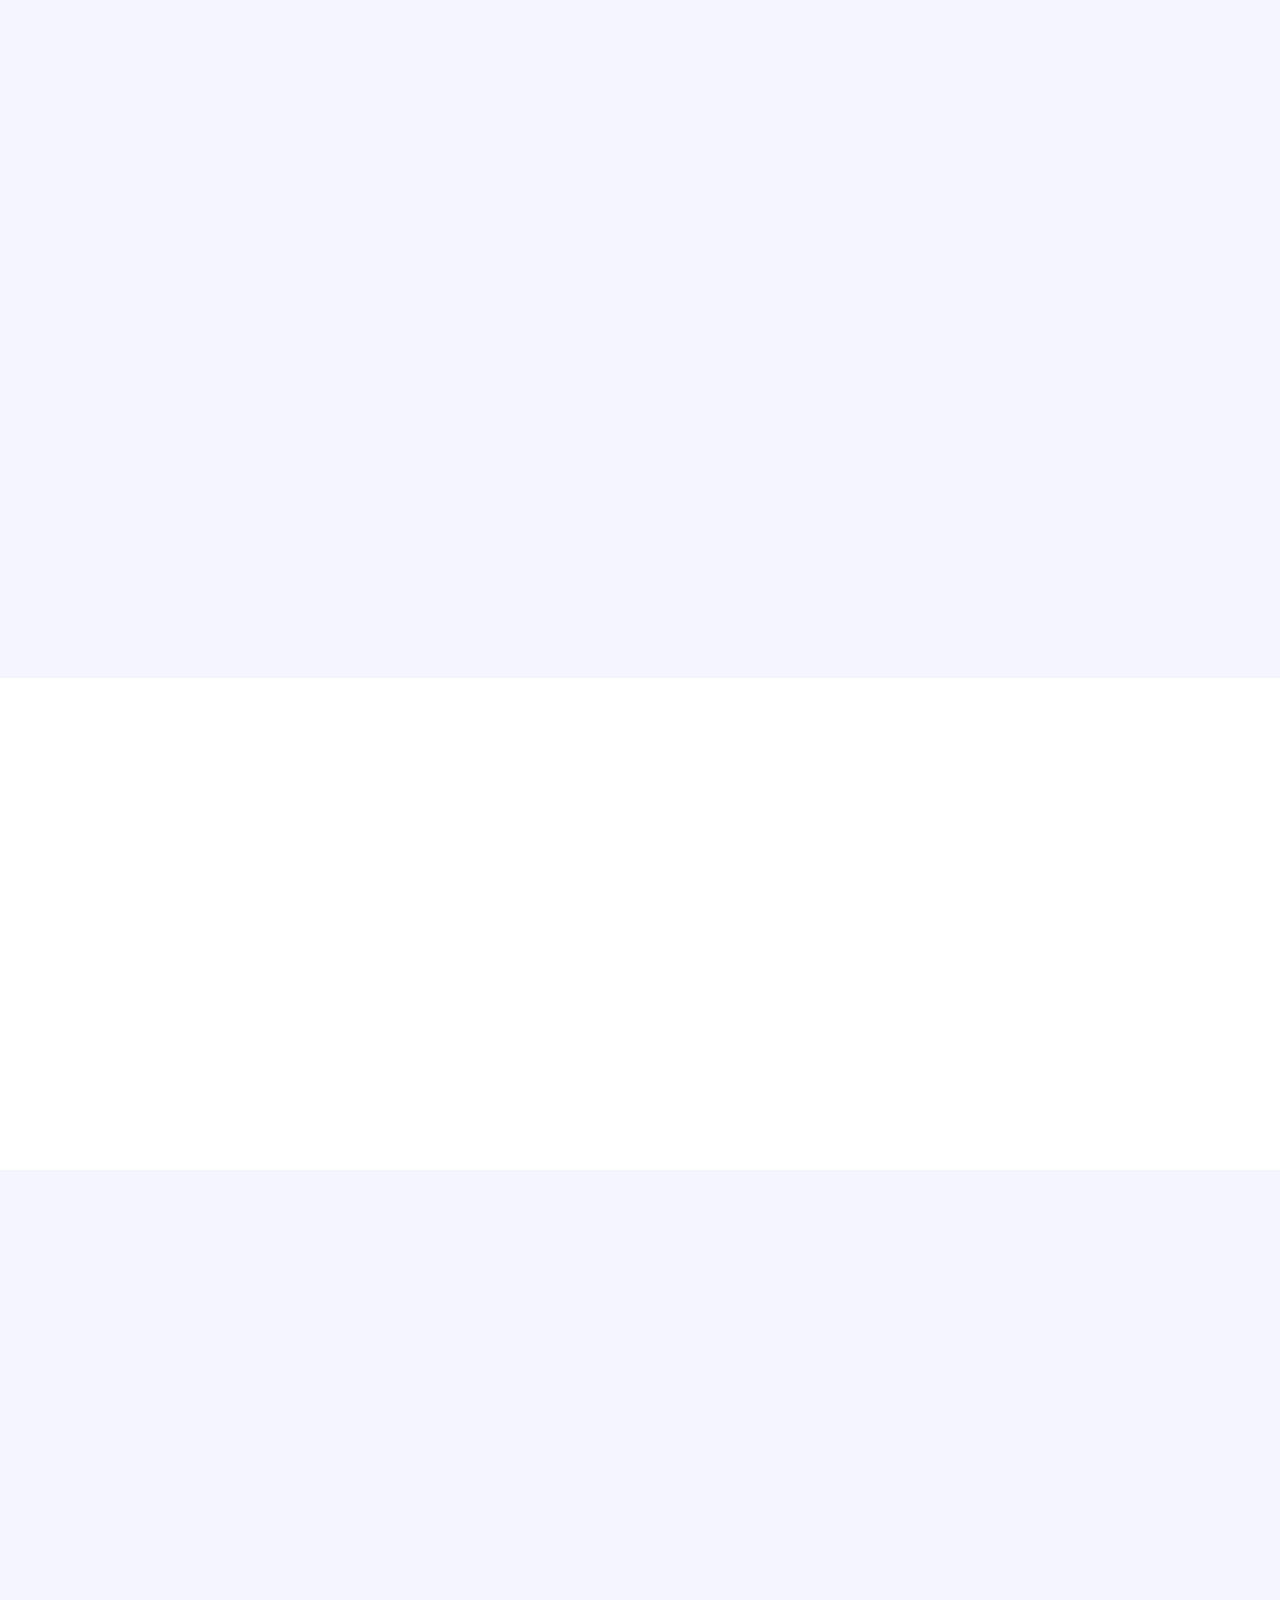
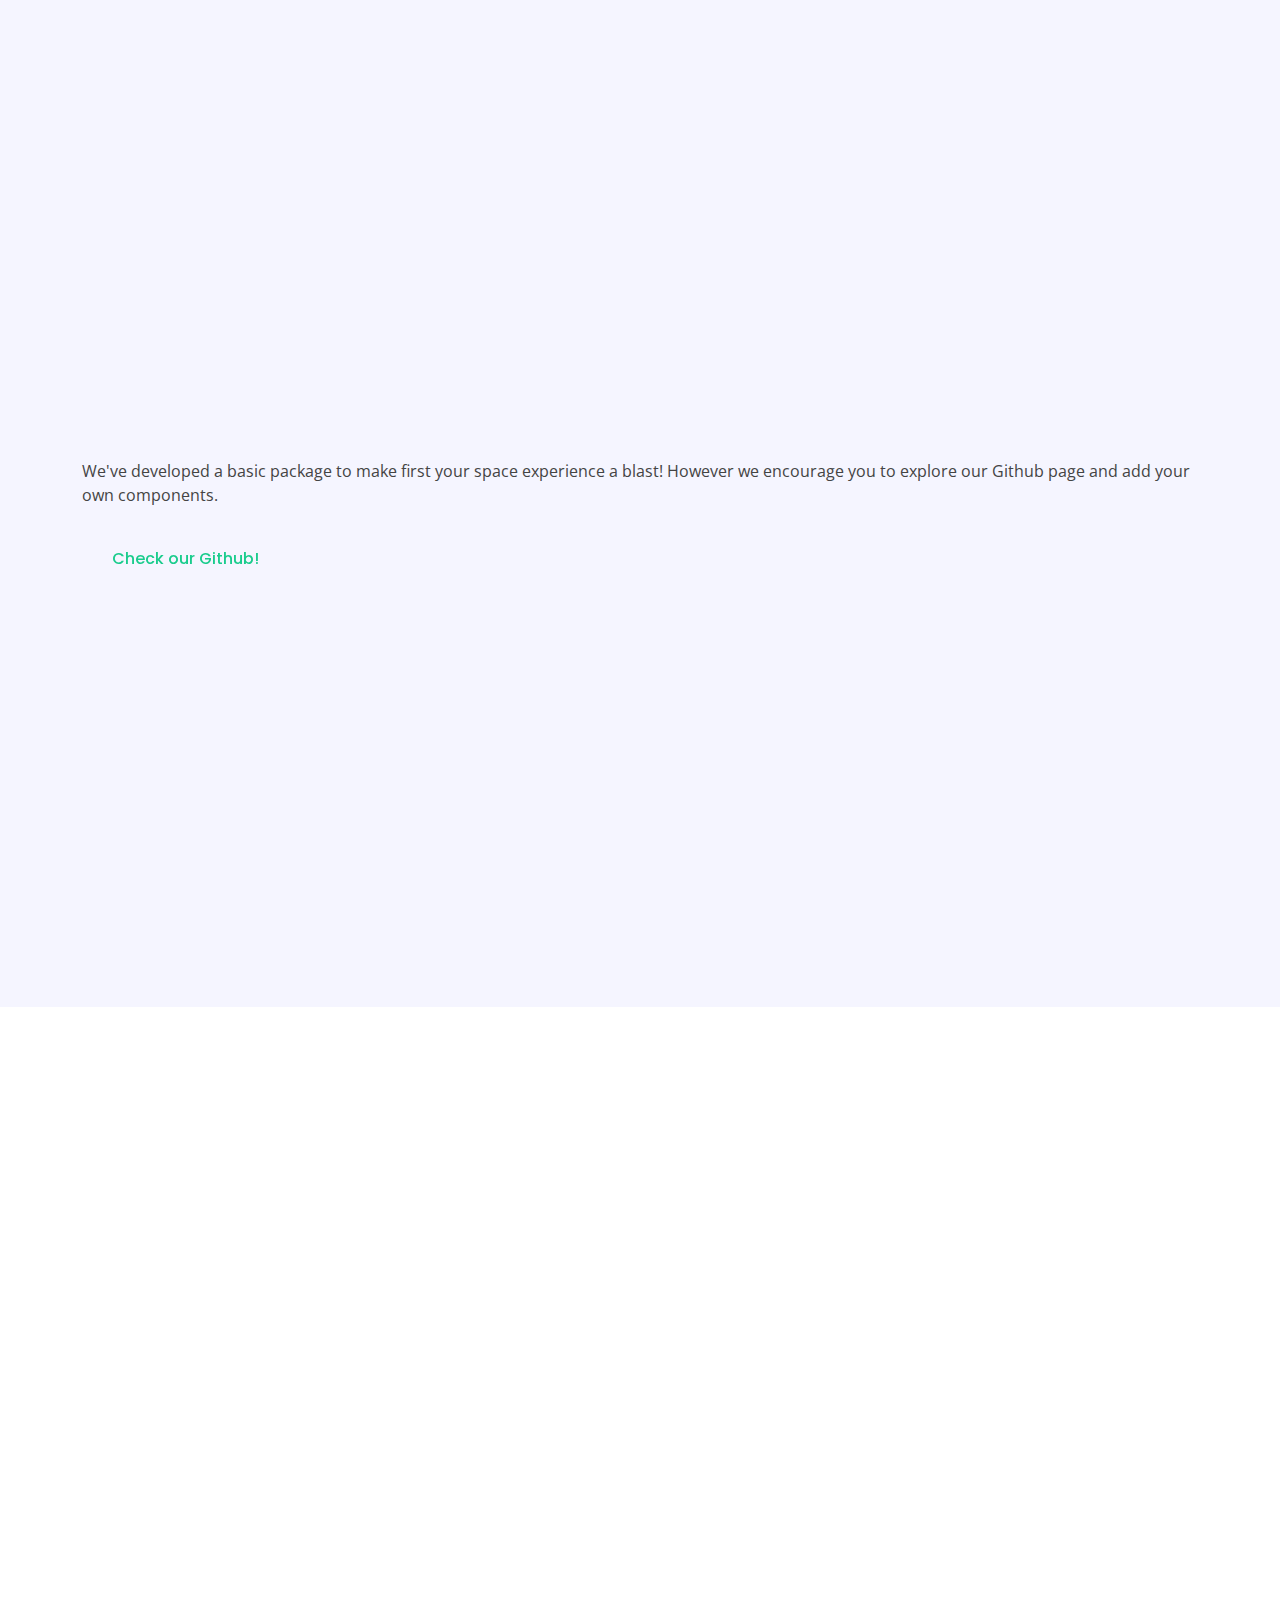
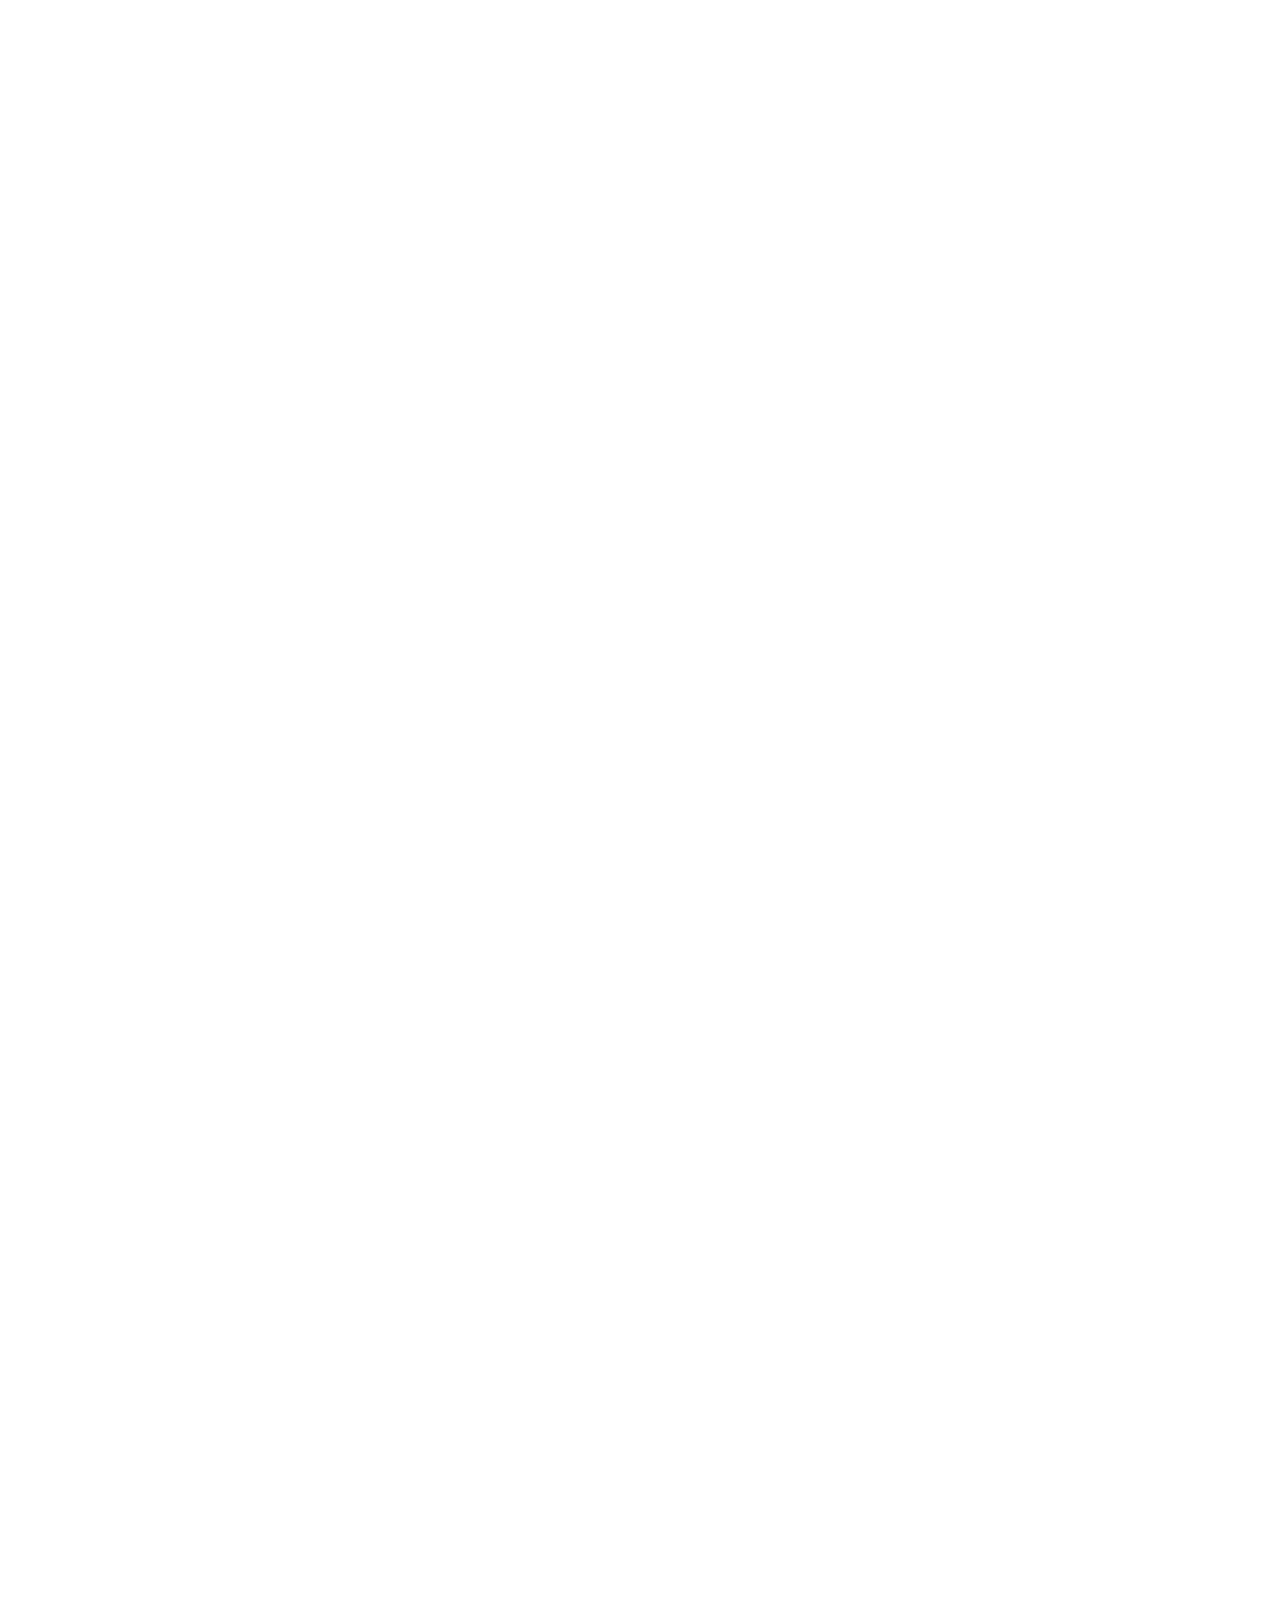
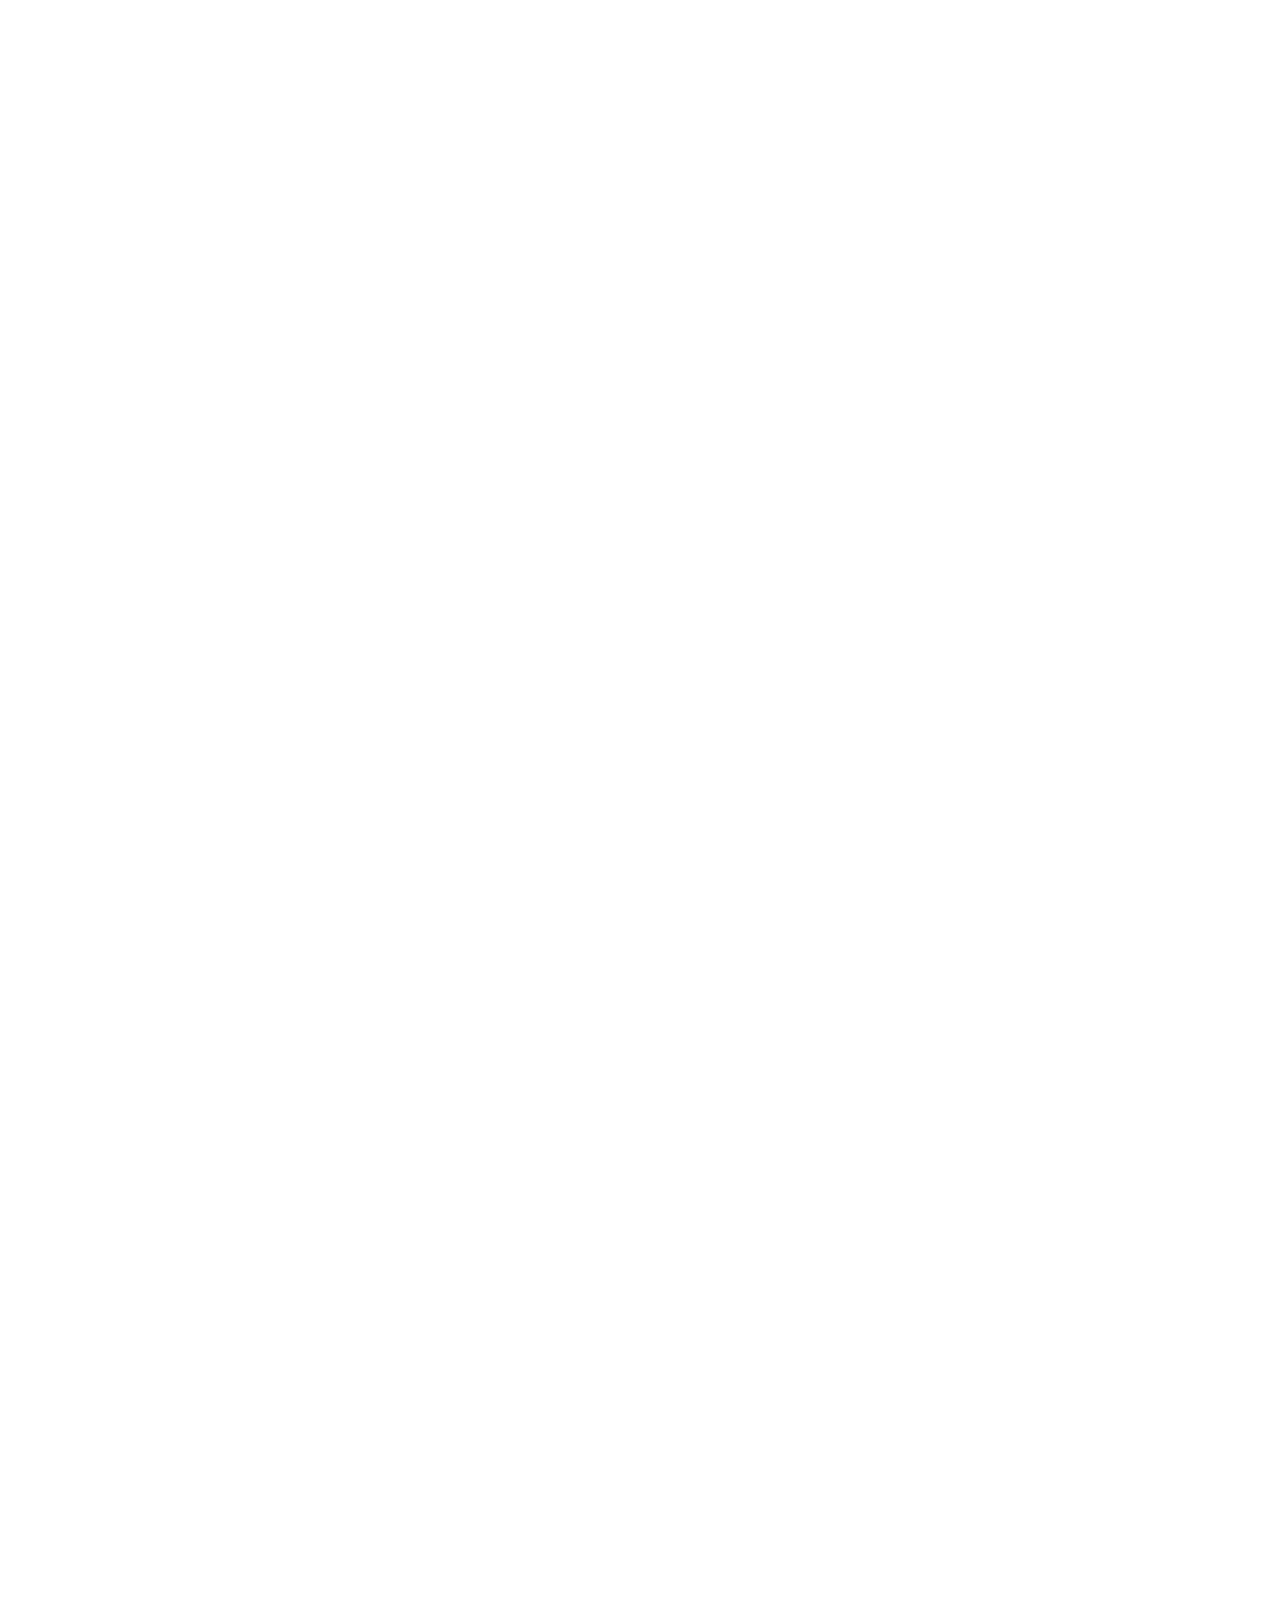
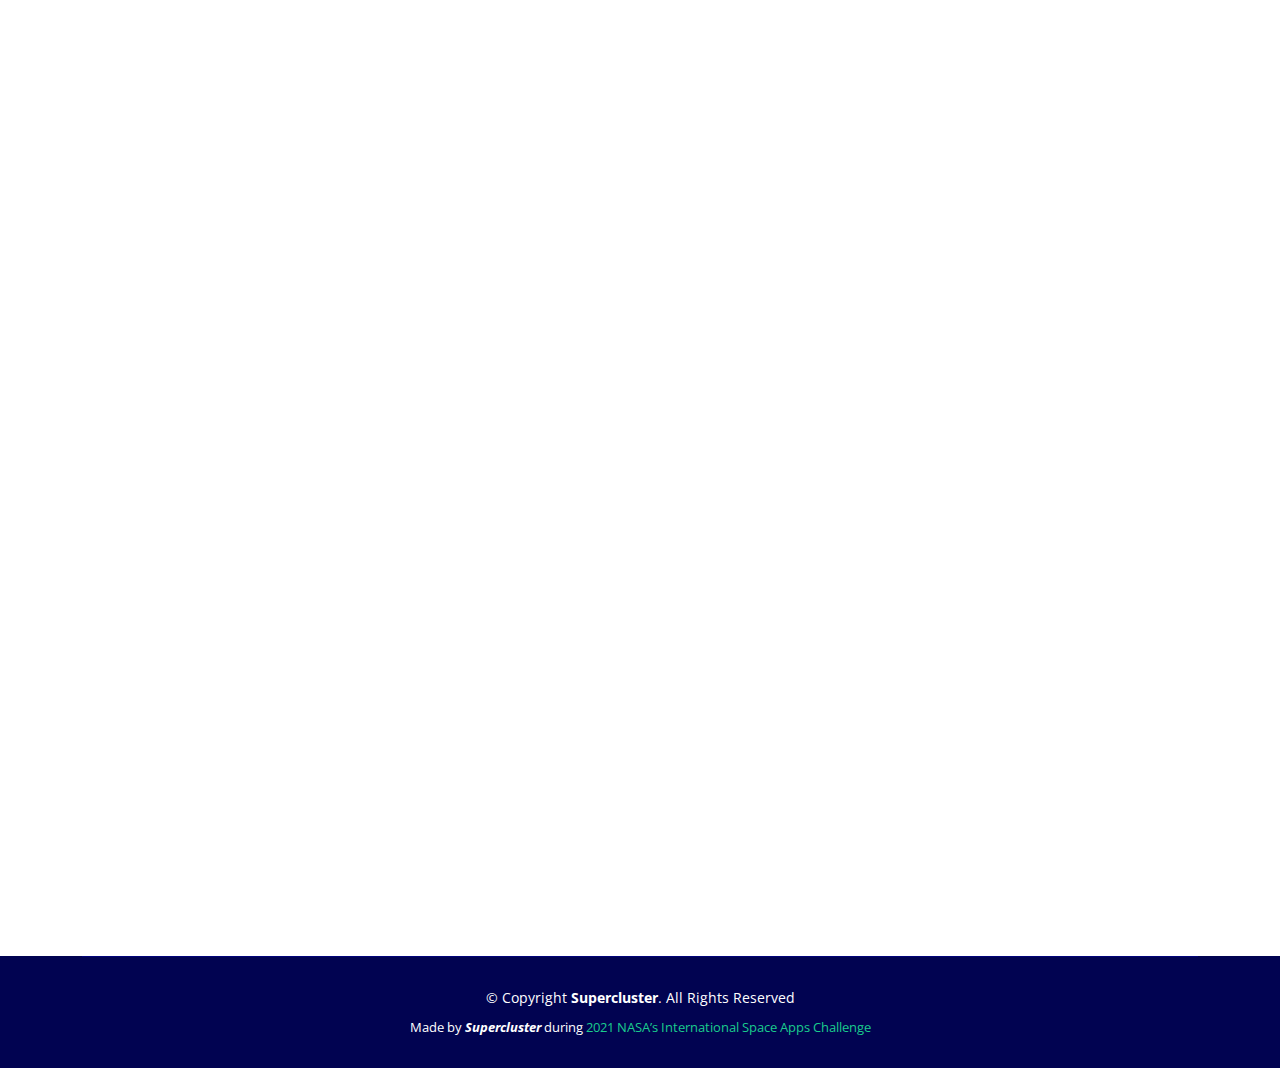
==== commit 7efba336: "commit" ====
--- a/index.html
+++ b/index.html
@@ -326,7 +326,8 @@
           <i class="bx bx-target-lock icon-help"></i> <a data-bs-toggle="collapse" class="collapse" data-bs-target="#faq-list-1"> Choose your mission goal <i class="bx bx-chevron-down icon-show"></i><i class="bx bx-chevron-up icon-close"></i></a>
           <div id="faq-list-1" class="collapse show" data-bs-parent=".faq-list">
             <p>
-              Feugiat pretium nibh ipsum consequat. Tempus iaculis urna id volutpat lacus laoreet non curabitur gravida. Venenatis lectus magna fringilla urna porttitor rhoncus dolor purus non.
+              Consider what goal you want to achieve with your balloon mission. For a basic mission, a GPS, a pressure sensor, and a radio transmitter are sufficient. However, you can expand your payload with more sensors or samples.
+
             </p>
           </div>
         </li>
@@ -407,6 +408,13 @@
         <p>Use resources developed by our team</p>
       </div>
 
+      <p>
+        We've developed a basic package to make first your space experience a blast! However we encourage you to explore our Github page and add your own components.
+      </p>
+      <div class="margin_space"></div>
+      
+      <a href="https://github.com/Supercluster-Rzeszow">Check our Github!</a>
+      <div class="margin_space"></div>
       <div class="row" data-aos="fade-left ">
         <div class="col-lg-4 col-md-6 mt-5 mt-lg-0">
           <div class="member" data-aos="zoom-in" data-aos-delay="100">
@@ -439,9 +447,7 @@
         </div>
       </div>
       <div class="margin_space"></div>
-      <div class="margin_space"></div>
-      <div class="margin_space"></div>
-            <a href="https://github.com/Supercluster-Rzeszow">Check our Github!</a>
+     
     </div>
 
   </div>
@@ -476,7 +482,10 @@
               <i class="bx bx-map-alt icon-help"></i> <a data-bs-toggle="collapse" data-bs-target="#faq-list-2" class="collapsed"> Tracking <i class="bx bx-chevron-down icon-show"></i><i class="bx bx-chevron-up icon-close"></i></a>
               <div id="faq-list-2" class="collapse" data-bs-parent=".faq-list">
                 <p>
-                  Dolor sit amet consectetur adipiscing elit pellentesque habitant morbi. Id interdum velit laoreet id donec ultrices. Fringilla phasellus faucibus scelerisque eleifend donec pretium. Est pellentesque elit ullamcorper dignissim. Mauris ultrices eros in cursus turpis massa tincidunt dui.
+                  Payload tracking is the most important part of the mission - it allows you to recover the payload and the data collected. Payload can be tracked in different ways:
+We have prepared an open source LoRa radio tracker based on open source components. It allows sending telemetry via radio. We have designed hardware and software in such a way that it can be used by people with no experience in electronics and programming.
+It is possible to use commercial trackers based on cellular network transmission.
+
                 </p>
               </div>
             </li>
@@ -485,7 +494,7 @@
               <i class="bx bx-package icon-help"></i> <a data-bs-toggle="collapse" data-bs-target="#faq-list-3" class="collapsed"> Capsule interception <i class="bx bx-chevron-down icon-show"></i><i class="bx bx-chevron-up icon-close"></i></a>
               <div id="faq-list-3" class="collapse" data-bs-parent=".faq-list">
                 <p>
-                  Eleifend mi in nulla posuere sollicitudin aliquam ultrices sagittis orci. Faucibus pulvinar elementum integer enim. Sem nulla pharetra diam sit amet nisl suscipit. Rutrum tellus pellentesque eu tincidunt. Lectus urna duis convallis convallis tellus. Urna molestie at elementum eu facilisis sed odio morbi quis
+                  Once the balloon has bursted, you will need to recover the payload. This will require going to the site where the payload fell, which should be transmitted via a radio transmitter to a base station. You must remember that the payload may fall in an unfavorable location - never take unnecessary risks to recover it (for example, do not remove a payload suspended in a tree). Safety always comes first!
                 </p>
               </div>
             </li>
@@ -494,7 +503,7 @@
               <i class="bx bx-line-chart icon-help"></i> <a data-bs-toggle="collapse" data-bs-target="#faq-list-4" class="collapsed">Secure your data  <i class="bx bx-chevron-down icon-show"></i><i class="bx bx-chevron-up icon-close"></i></a>
               <div id="faq-list-4" class="collapse" data-bs-parent=".faq-list">
                 <p>
-                  Molestie a iaculis at erat pellentesque adipiscing commodo. Dignissim suspendisse in est ante in. Nunc vel risus commodo viverra maecenas accumsan. Sit amet nisl suscipit adipiscing bibendum est. Purus gravida quis blandit turpis cursus in.
+                  From the collected data you can get a lot of information about the behavior of the balloon, the parameters of the surrounding air and data about your own experiments. We have developed an application that allows you to analyze the basic telemetry of the balloon, which allows you to compare the actual route with the algorithm we predicted, and learn about the forces acting on the balloon!
                 </p>
               </div>
             </li>
@@ -517,7 +526,7 @@
 
         <h2 id="content-mobile"> Available only on PC. Sorry! :(</h2>
 
-        <iframe id="content-desktop" width=100% height=2800px src="https://near-space-dash.herokuapp.com/" id="child-iframe"></iframe>
+        <iframe id="content-desktop" width=100% height=3500px src="https://near-space-dash.herokuapp.com/" id="child-iframe"></iframe>
 
         <!--<script>
           let iframe = document.querySelector("#child-iframe");
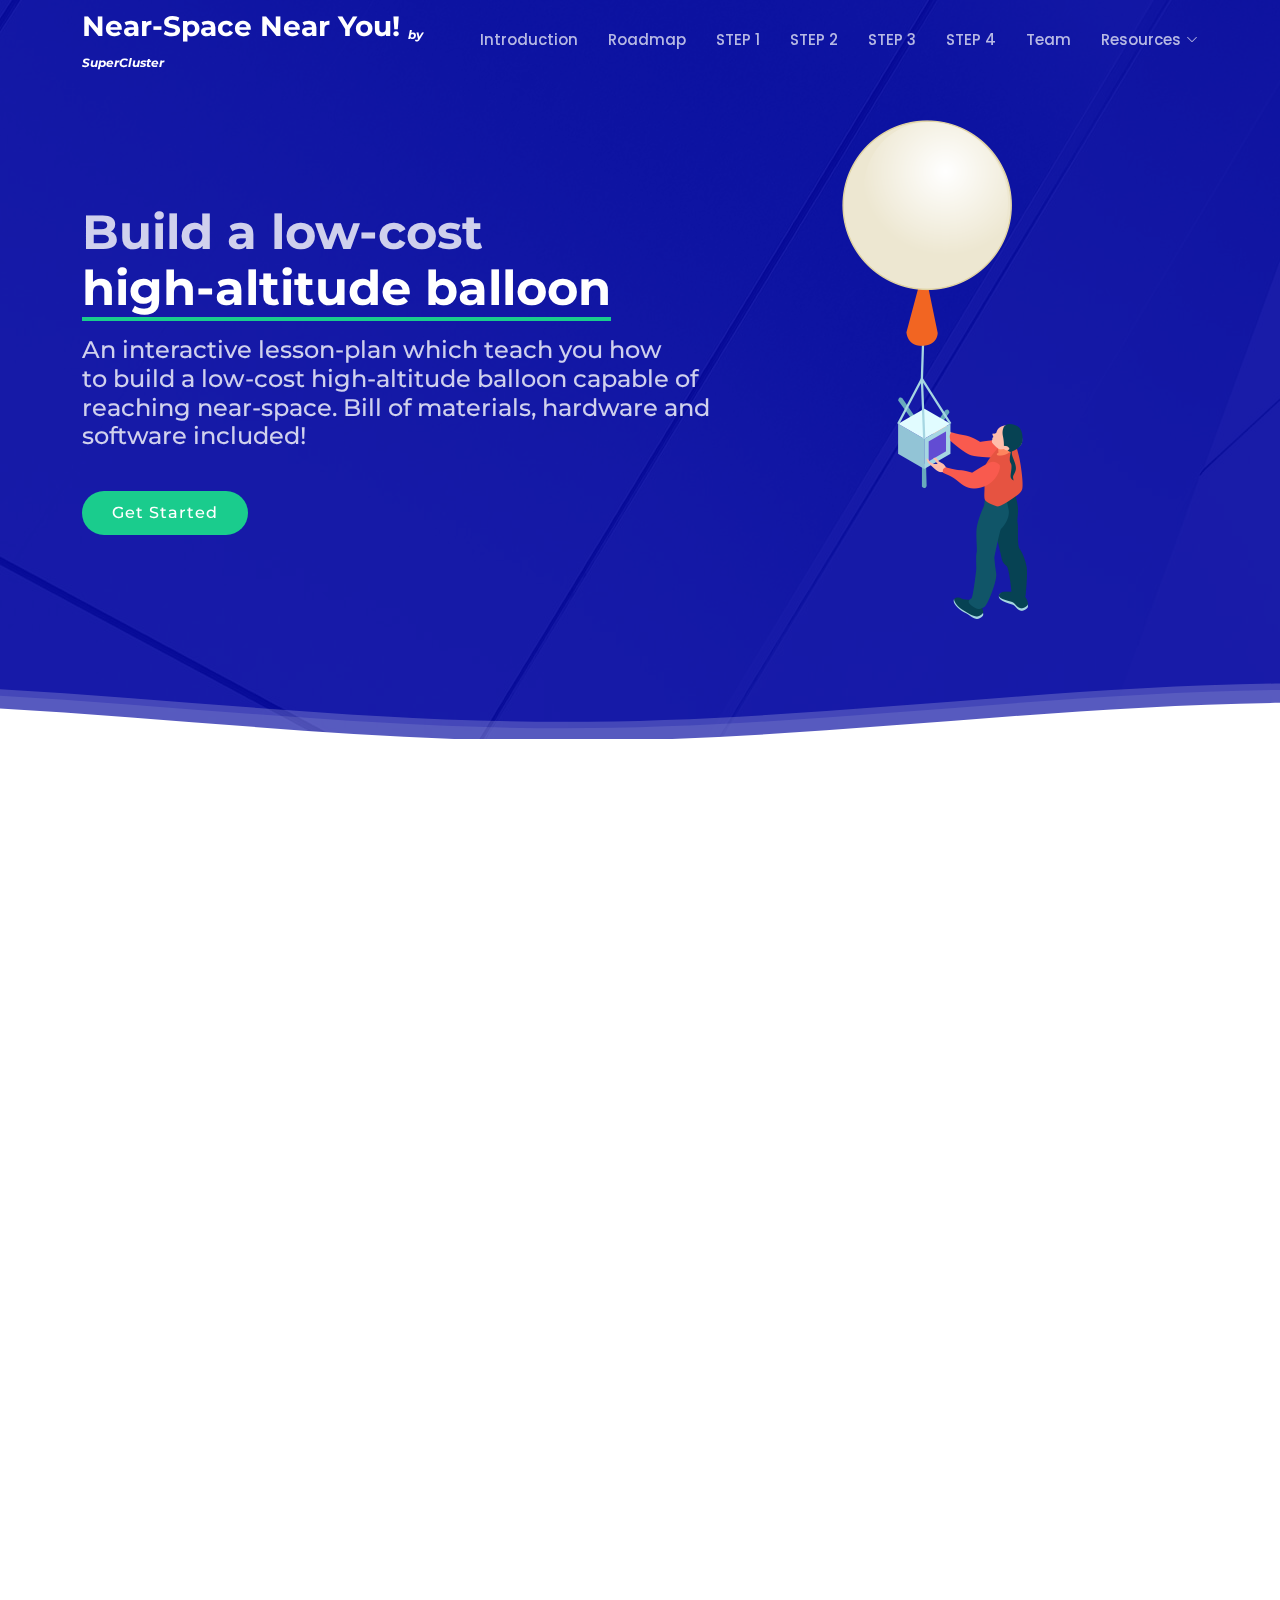
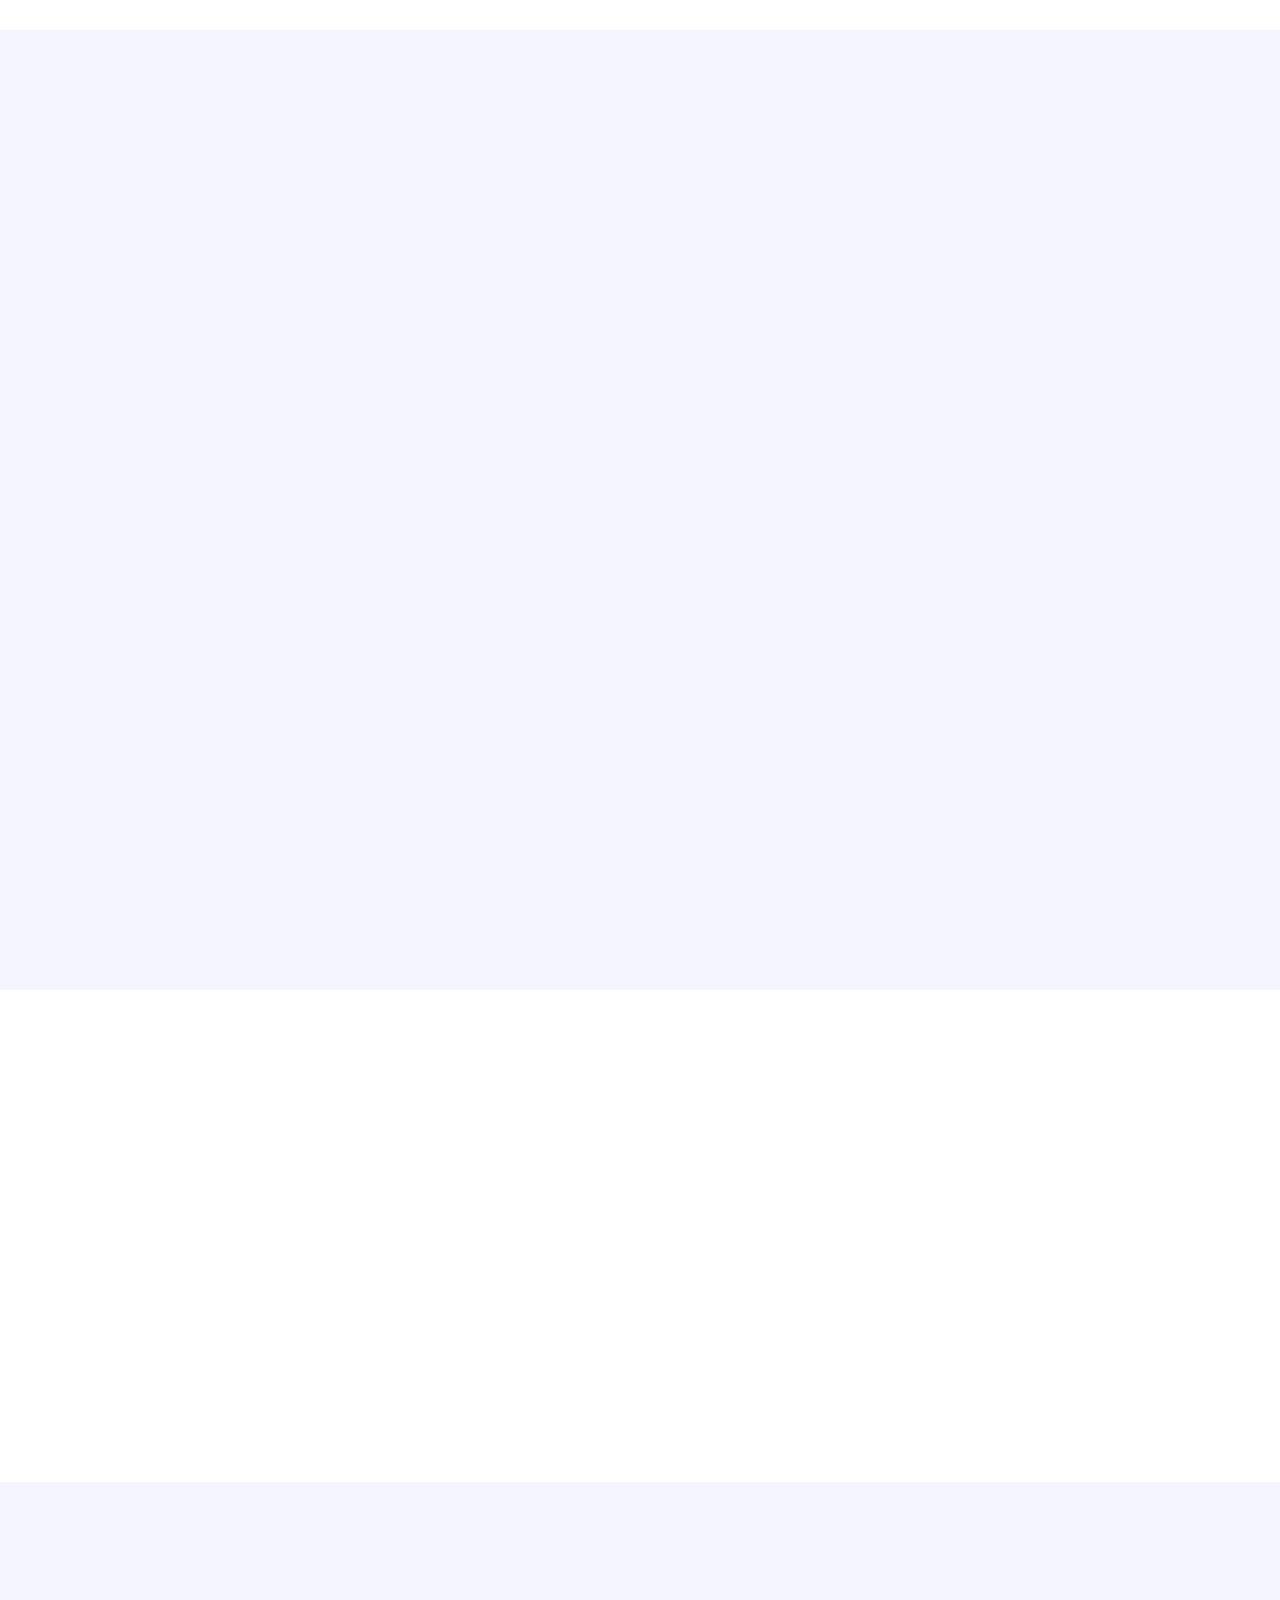
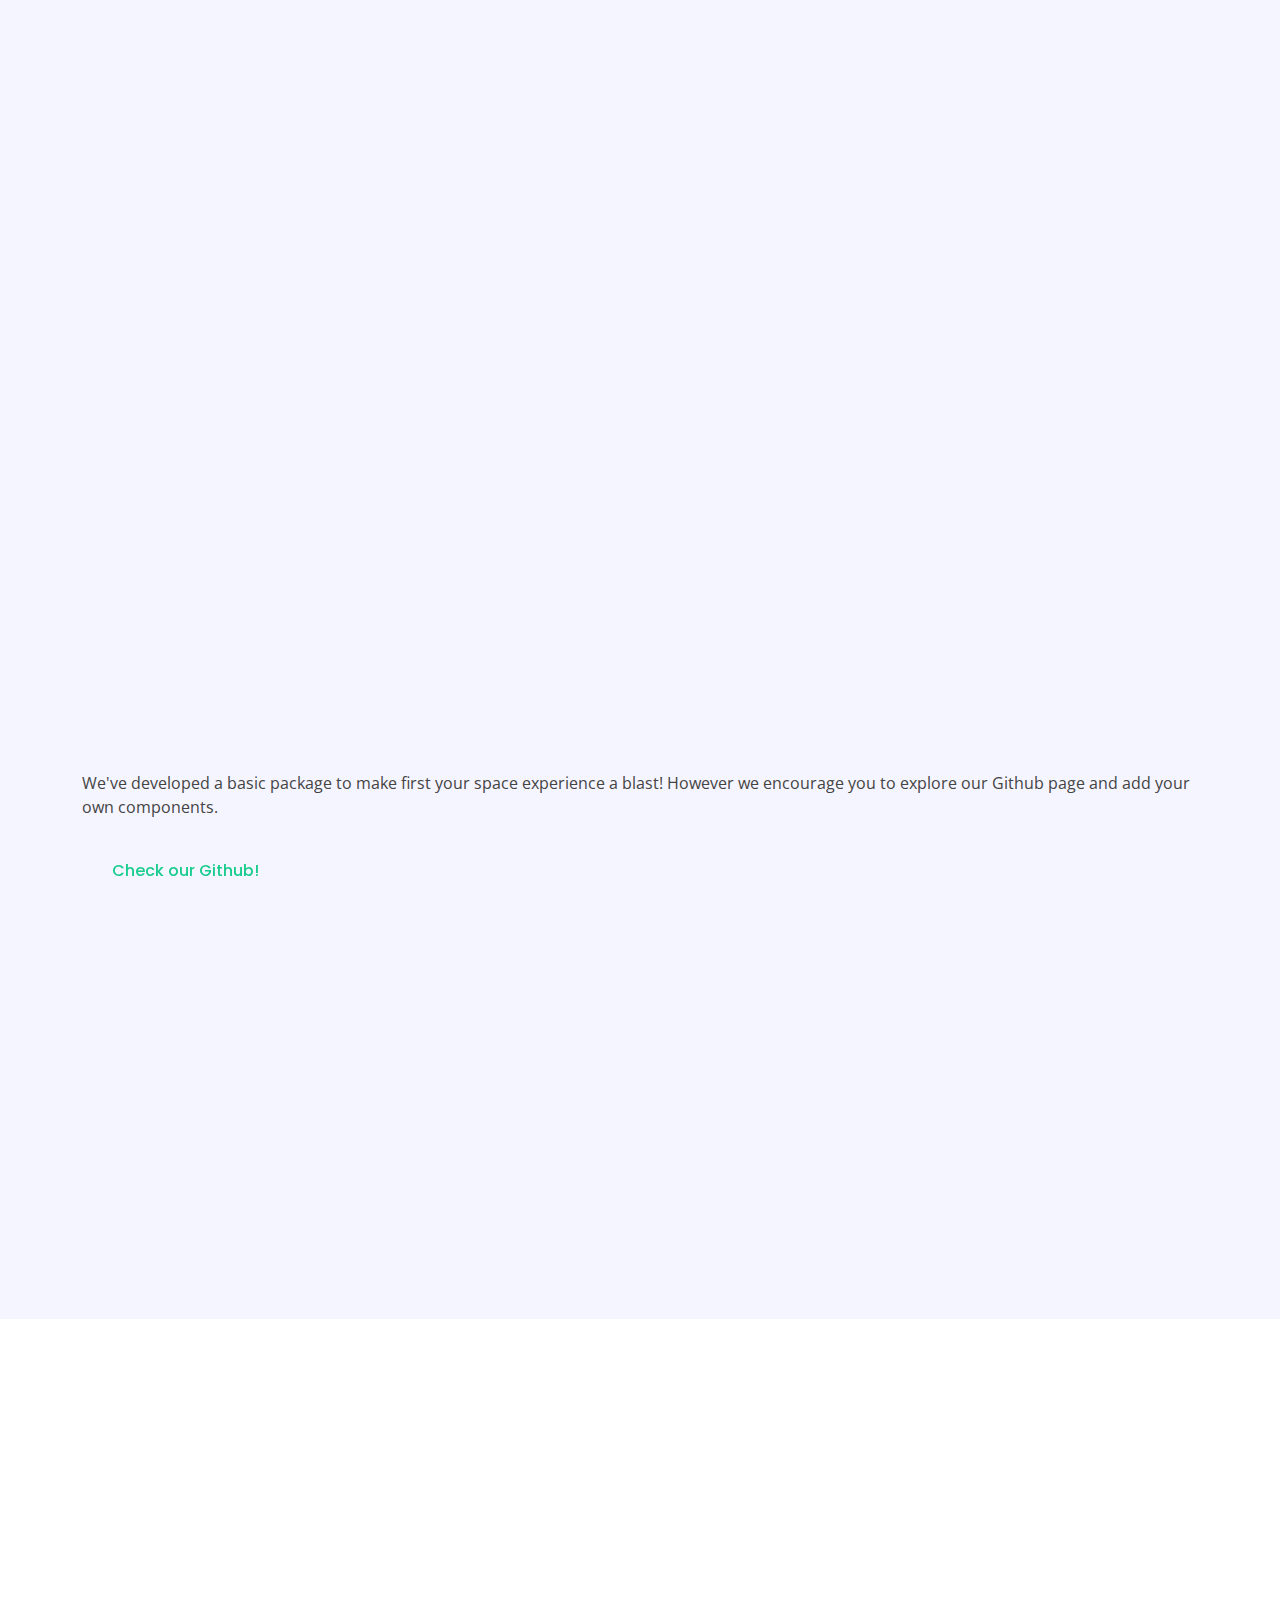
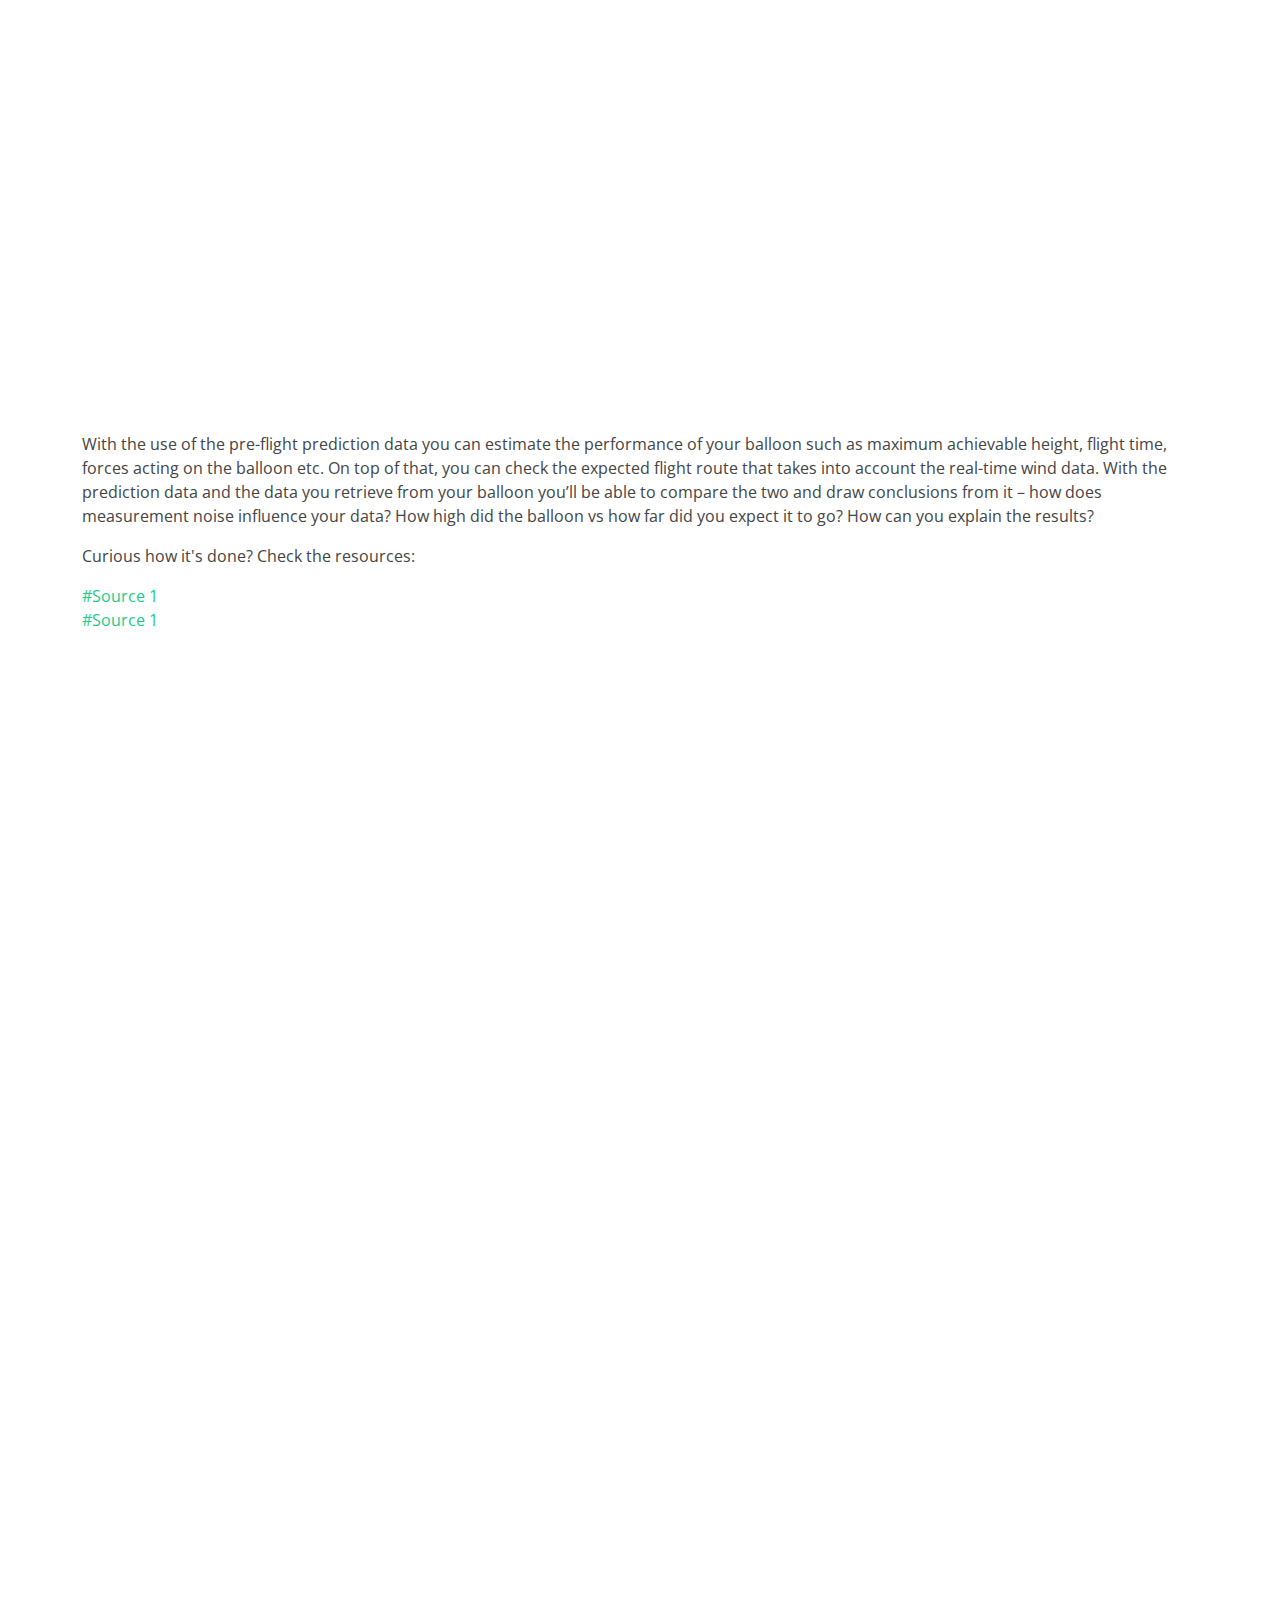
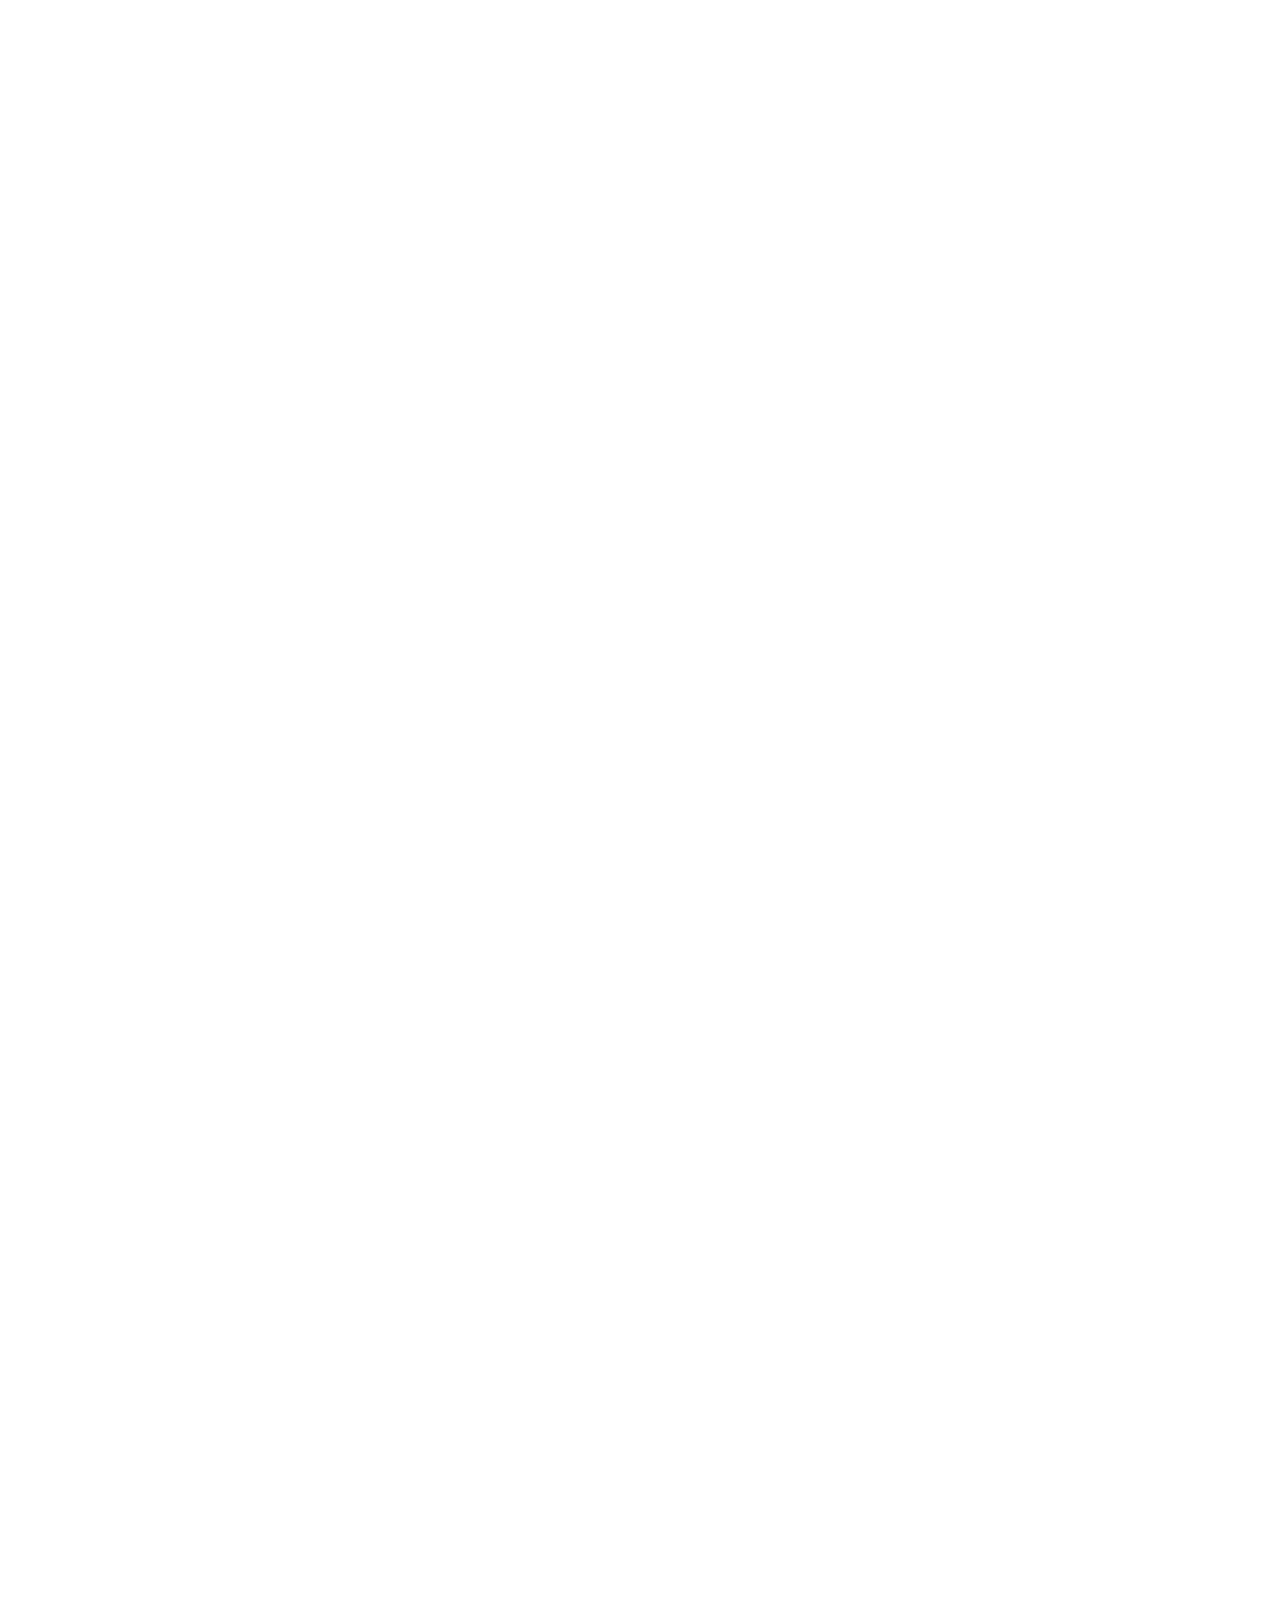
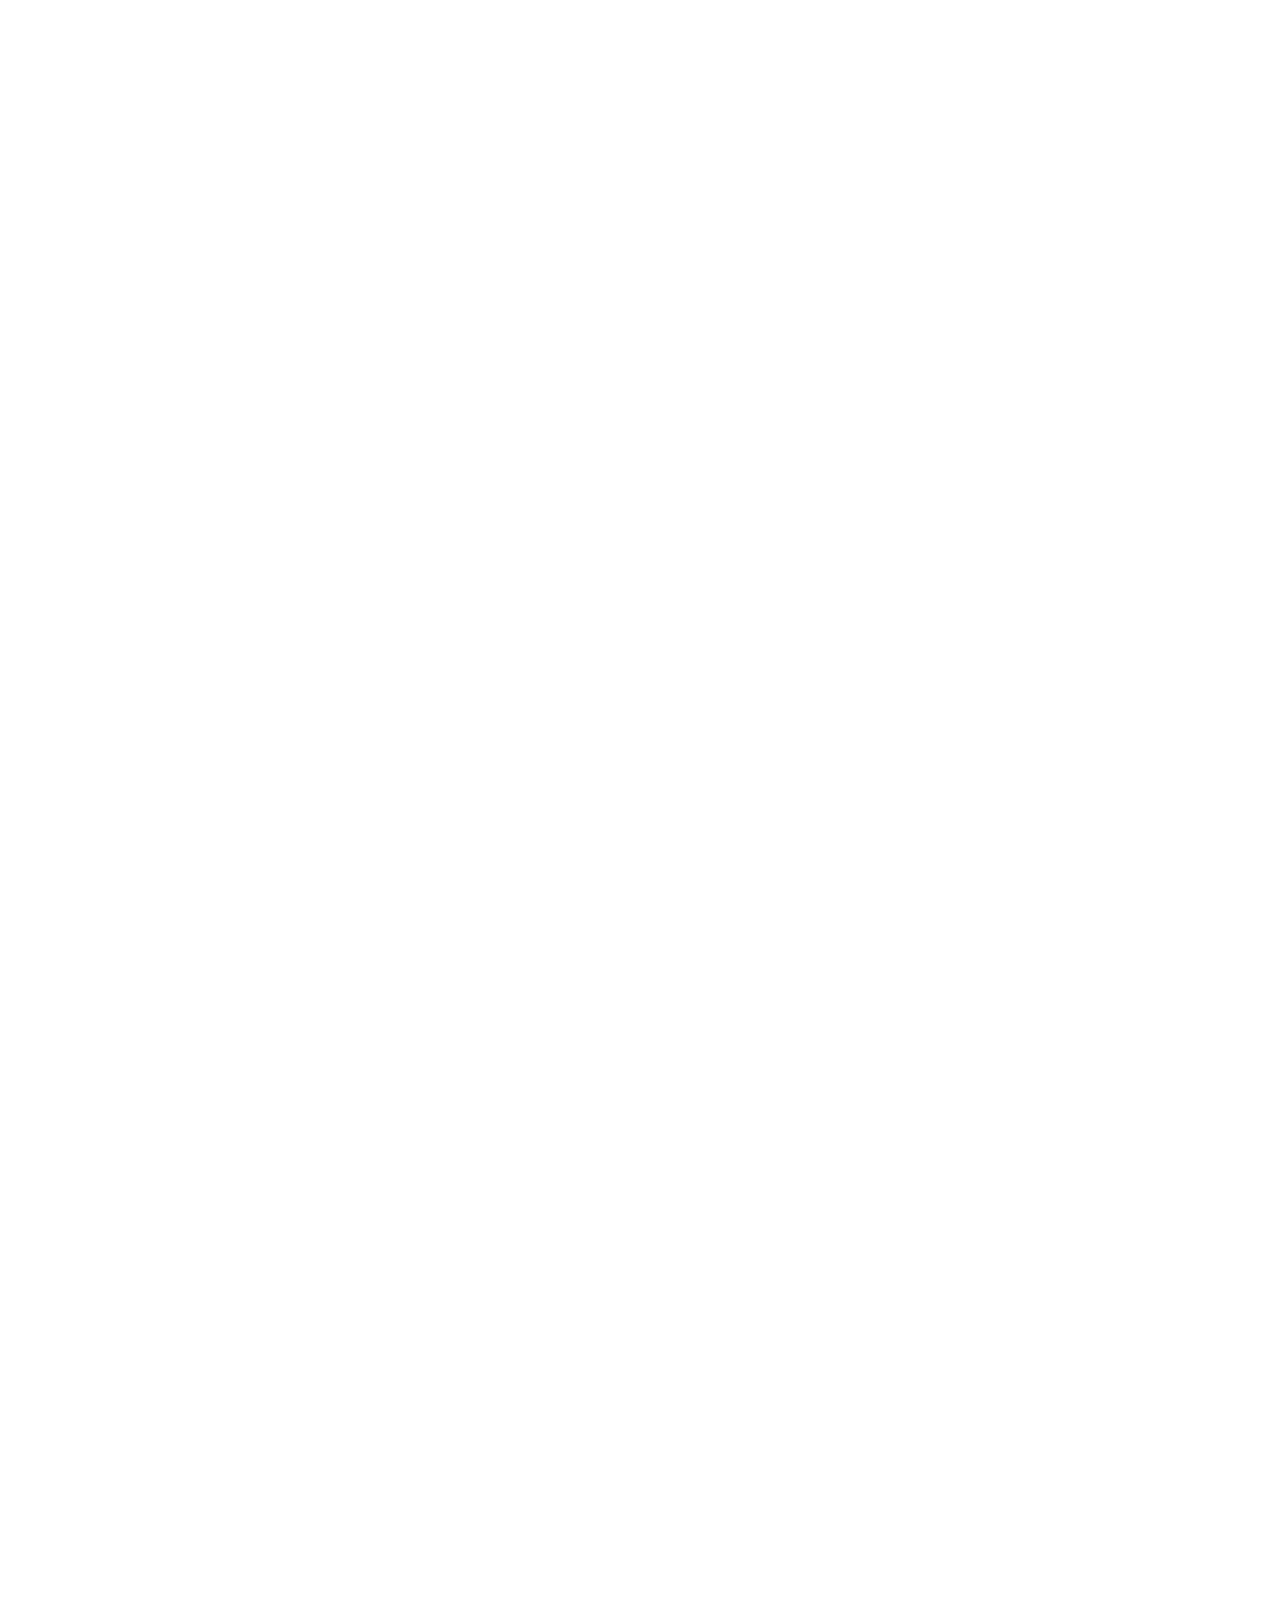
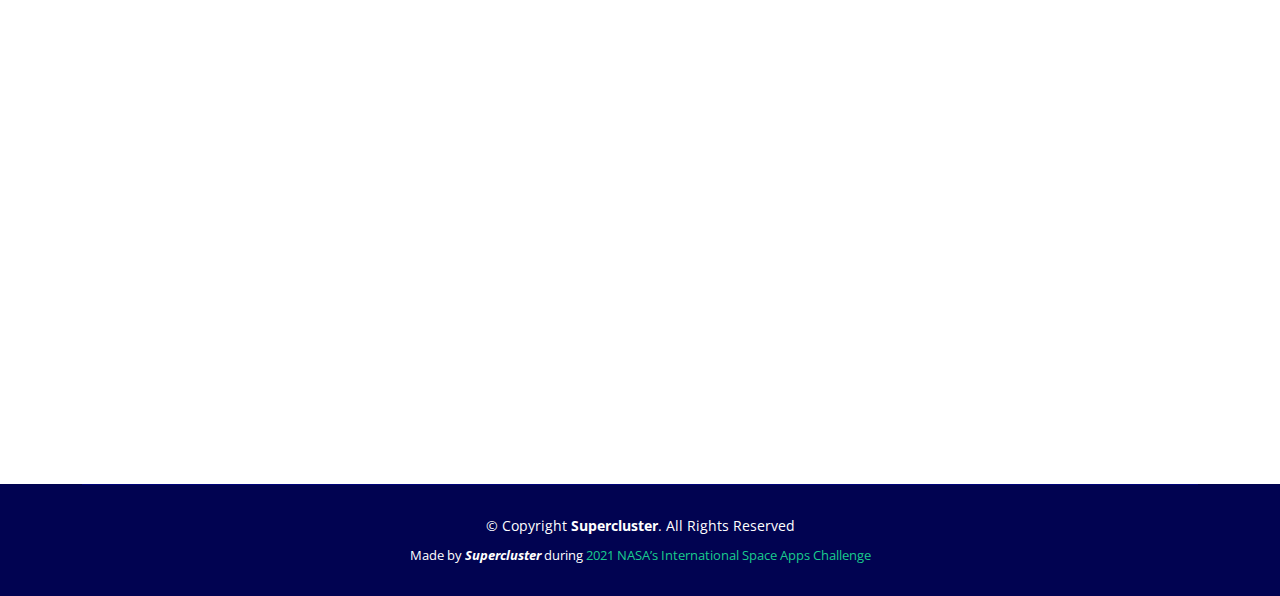
==== commit 2b6d65ce: "Commit update" ====
--- a/index.html
+++ b/index.html
@@ -131,34 +131,48 @@
             <div class="section-title" data-aos="fade-up">
               <h2>INTRODUCTION</h2>
               <p>Let's burst some balloons!</p>
-            </div>
-            
-            <a href="">
+              <a href="assets/pdf/Supercluster_EducatorTips.pdf">Educator? Click <u>here</u> to check out our tips to spark students imagination!</a>
+            </div>
+
+            
+            
+            
               <div class="icon-box" data-aos="zoom-in" data-aos-delay="100">
                 <div class="icon"><i class="bx bx-bulb"></i></div>
-                <h4 class="title"><a href="">Why?</a></h4>
-                <a href=""><p class="description">At vero eos et accusamus et iusto odio dignissimos ducimus qui blanditiis praesentium voluptatum deleniti atque</p>
-                </a>
+                <h4 class="title">Why?</h4>
+                <p class="description justify-content-center">
+                  The space industry is one of the most rapidly growing industries in recent years. Soaring rocket launches and a resurgent interest in colonizing the moon and Mars are creating more jobs for skilled engineers. Meanwhile, research indicates that interest in STEM sciences is declining, which could lead to a labor shortage and stall space exploration. 
+<br>The COVID-19 pandemic has had additional negative effects, and the shift to remote learning has caused student performance to decline while often discouraging learning.
+<br>Our project is designed to reignite interest in science among students - the level of difficulty and complexity of the project can be easily adapted to current teaching levels. Space exploration is extremely forward-looking, and the opportunity to touch the edge of the space should show students that it is within their reach.
+
+                </p>
+                
                 </div>
-            </a>
-
-            <a href="">
+            
+
+            
             <div class="icon-box" data-aos="zoom-in" data-aos-delay="200">
-              <div class="icon"><a href=""><i class="bx bx-book"></i></a></div>
-              <h4 class="title"><a href="">What?</a></h4>
-              <a href=""><p class="description">Voluptatum deleniti atque corrupti quos dolores et quas molestias excepturi sint occaecati cupiditate non provident</p>
-              </a>
-              </div>
-          </a>
+              <div class="icon"><i class="bx bx-book"></i></div>
+              <h4 class="title">What?</h4>
+              <p class="description">We have developed a comprehensive application to help prepare for a high altitude balloon mission. Prepared on the basis of our practical experience, guides and checklists will help to organize the mission and pay attention to the not obvious, but important, details. We have collected a list of all the required parts - from the balloon to the electronics, for which we have also prepared software.
+                <br>The biggest innovation of our project is to prepare a program for predicting the balloon's flight path. We developed from scratch a mathematical model of the balloon taking into account all the forces acting on it and created a web application for easy data analysis.
+                </p>
+              
+              </div>
+          
           
           
             <div class="icon-box" data-aos="zoom-in" data-aos-delay="300">
               <div class="icon"><i class="bx bx-data"></i></div>
-              <h4 class="title"><a href="">Purpose of this project</a></h4>
-              <p class="description" style="color: black"><a href="">Explicabo est voluptatum asperiores consequatur magnam. Et veritatis odit. Sunt aut deserunt minus aut eligendi omnis</a></p>
+              <h4 class="title">Purpose of this project</h4>
+              <p class="description" style="color: black">
+                We hope that by lowering the entry threshold as much as possible, high altitude balloon missions will become a popular means of encouraging young people to explore space. It's our contribution to bring near-space near them!
+                <p></p>
+                
+              </p>
               
               </div>
-          
+              
 
           </div>
         </div>
@@ -524,9 +538,23 @@
           <p>FLIGHT DATA ANALYSIS</p>
         </div>
 
-        <h2 id="content-mobile"> Available only on PC. Sorry! :(</h2>
-
-        <iframe id="content-desktop" width=100% height=3500px src="https://near-space-dash.herokuapp.com/" id="child-iframe"></iframe>
+        <p>With the use of the pre-flight prediction data you can estimate the performance of your balloon such as maximum achievable height, flight time, forces acting on the balloon etc. On top of that, you can check the expected flight route that takes into account the real-time wind data.
+          With the prediction data and the data you retrieve from your balloon you’ll be able to compare the two and draw conclusions from it – how does measurement noise influence your data? How high did the balloon vs how far did you expect it to go? How can you explain the results?</p>
+
+          <p></p>
+
+          <p>Curious how it's done? Check the resources:</p>
+          <a href="https://northstar-www.dartmouth.edu/~klynch/pmwiki-gc/uploads/BalloonCalulations.pdf">#Source 1</a> <br>
+          <a href="https://www.iastatedigitalpress.com/ahac/article/8327/galley/7923/view/">#Source 1</a>
+          <p>
+
+          </p>
+          <p></p>
+        
+
+        <h2 id="content-mobile"> App available only on PC. Sorry! :(</h2>
+
+        <iframe id="content-desktop" width=100% height=4100px src="https://near-space-dash.herokuapp.com/" id="child-iframe"></iframe>
 
         <!--<script>
           let iframe = document.querySelector("#child-iframe");
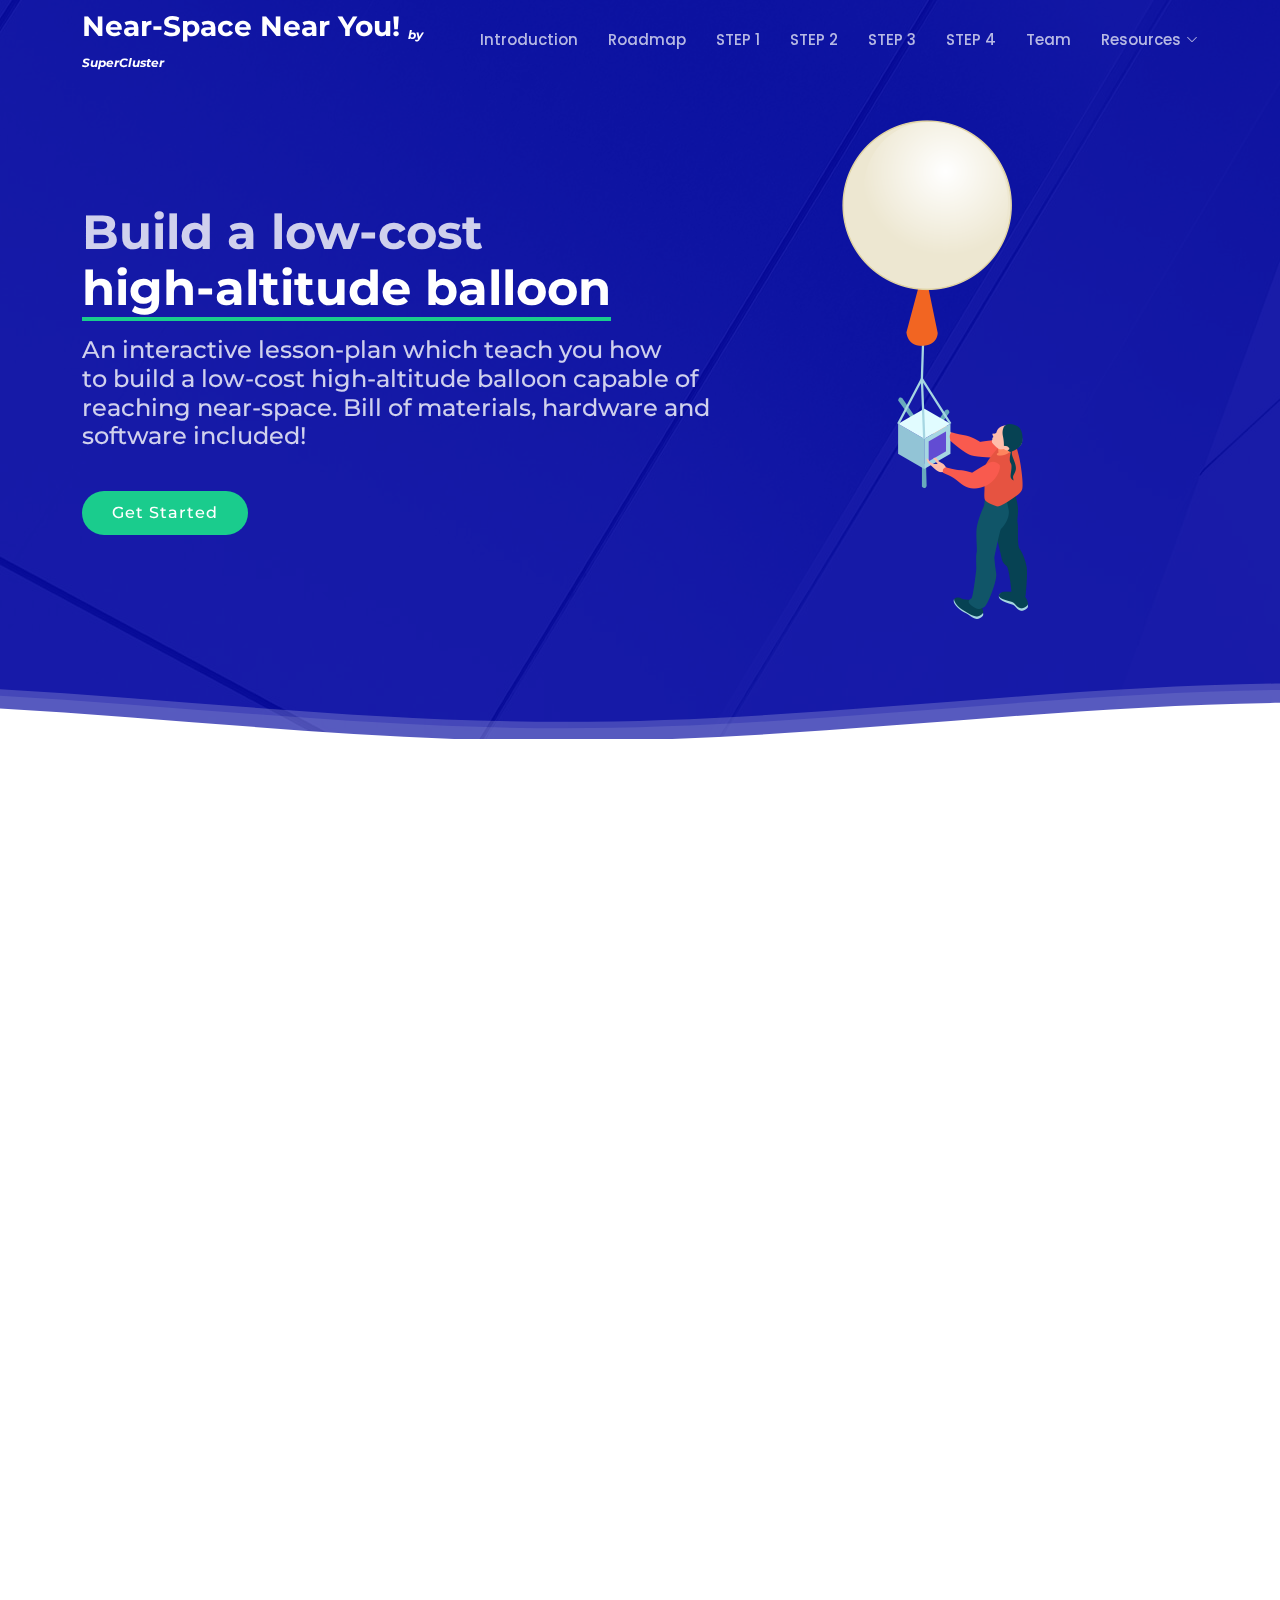
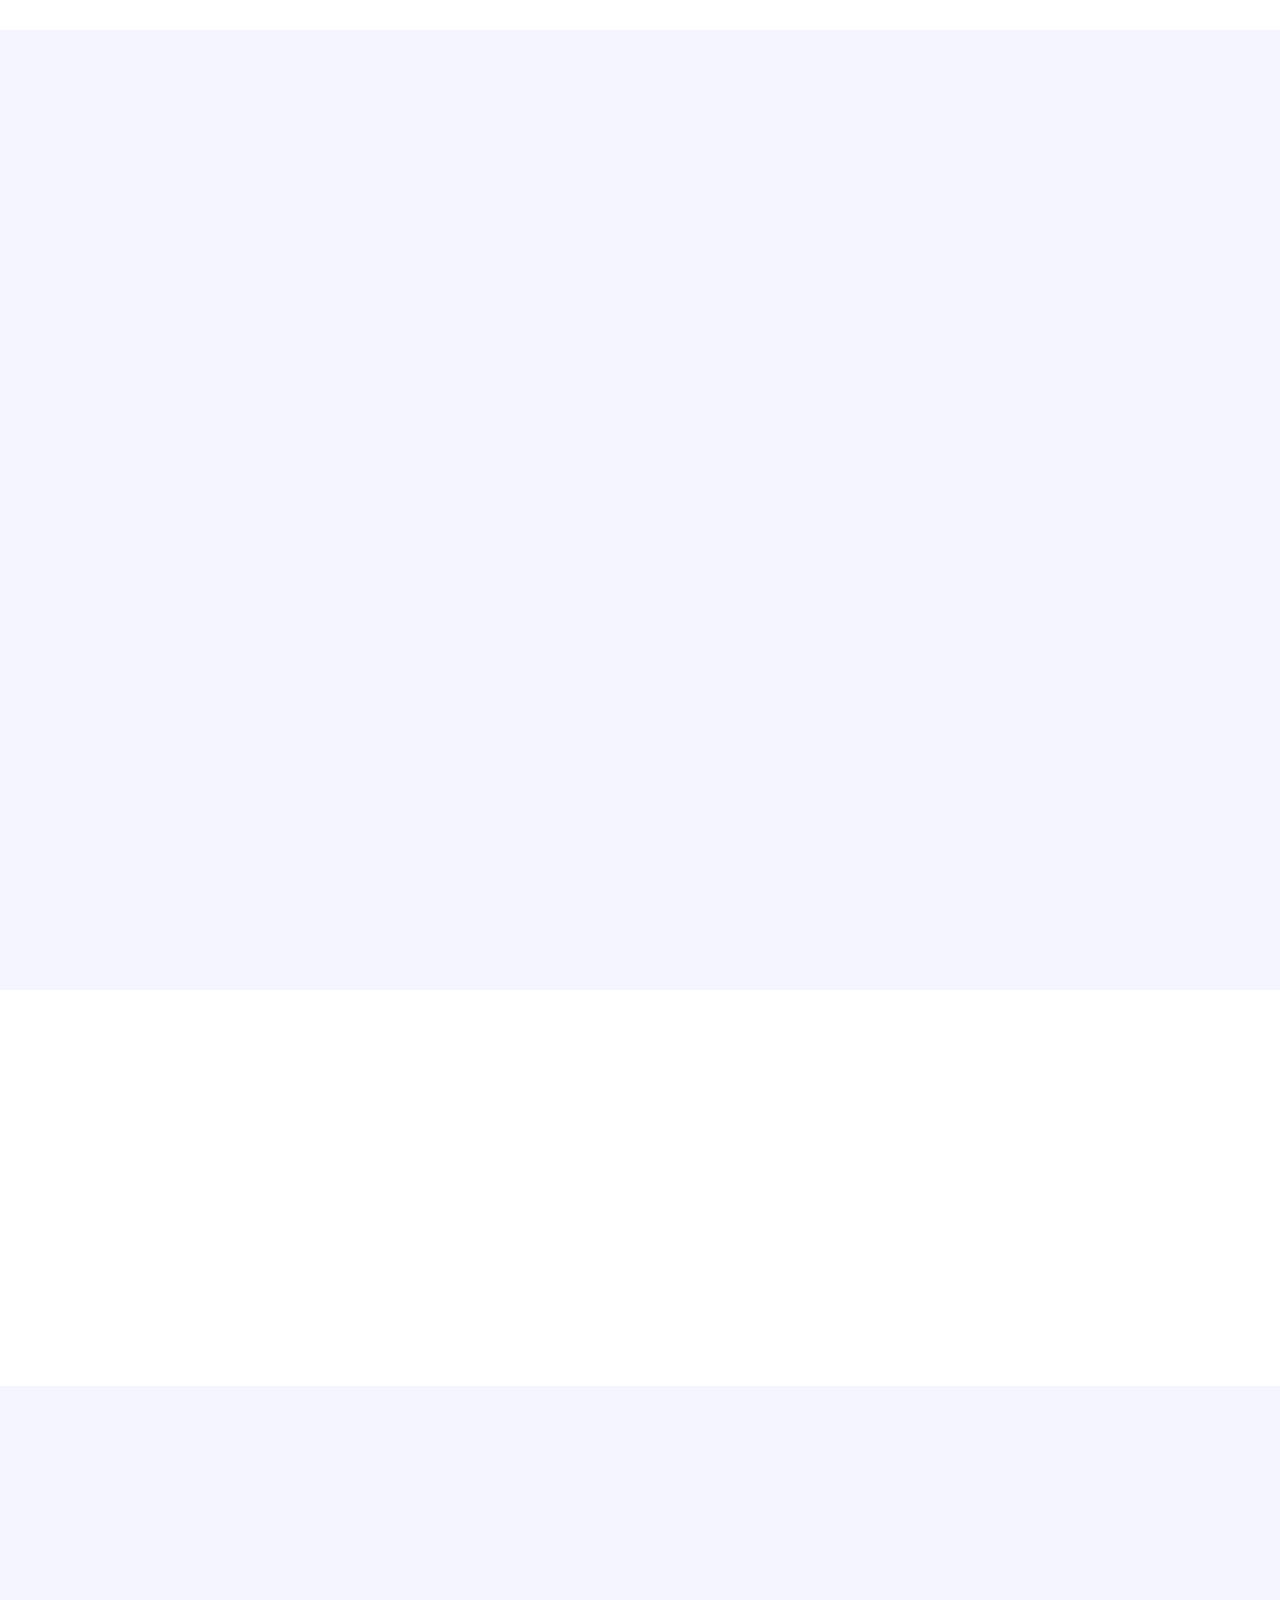
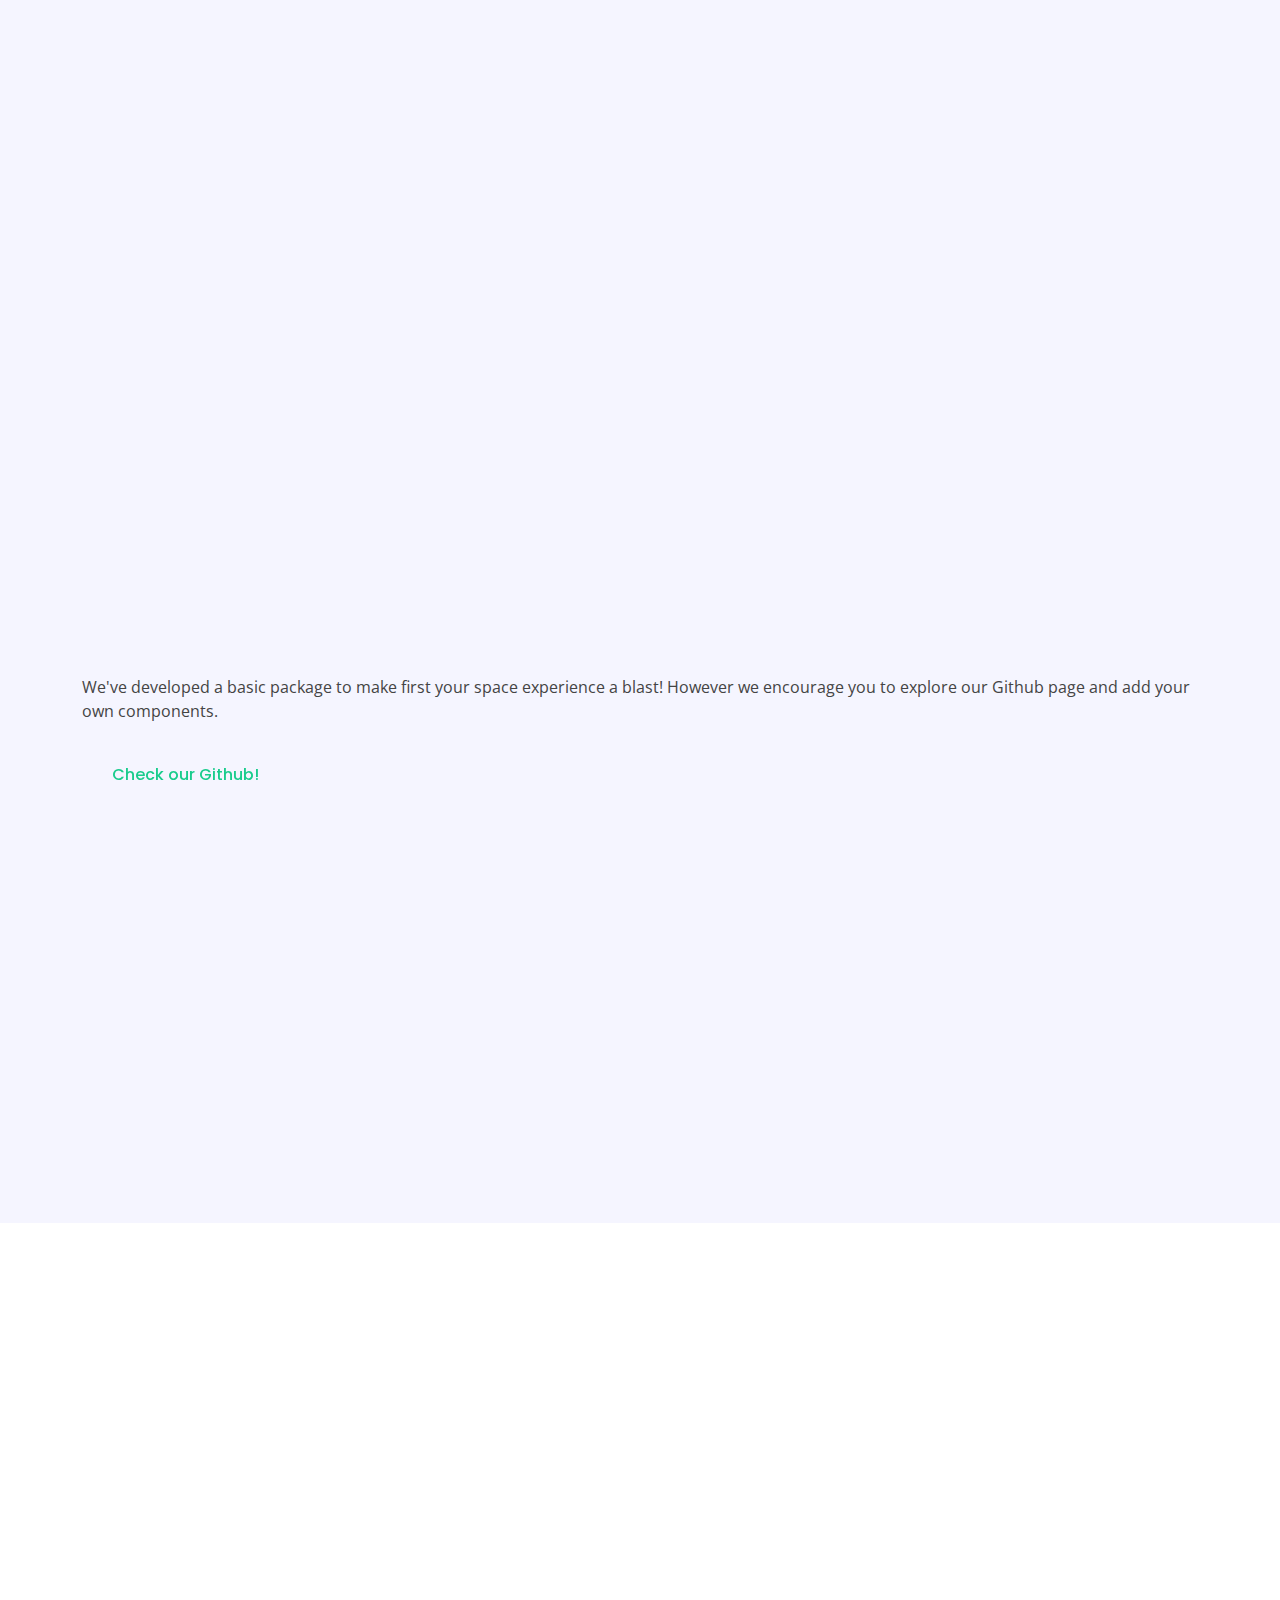
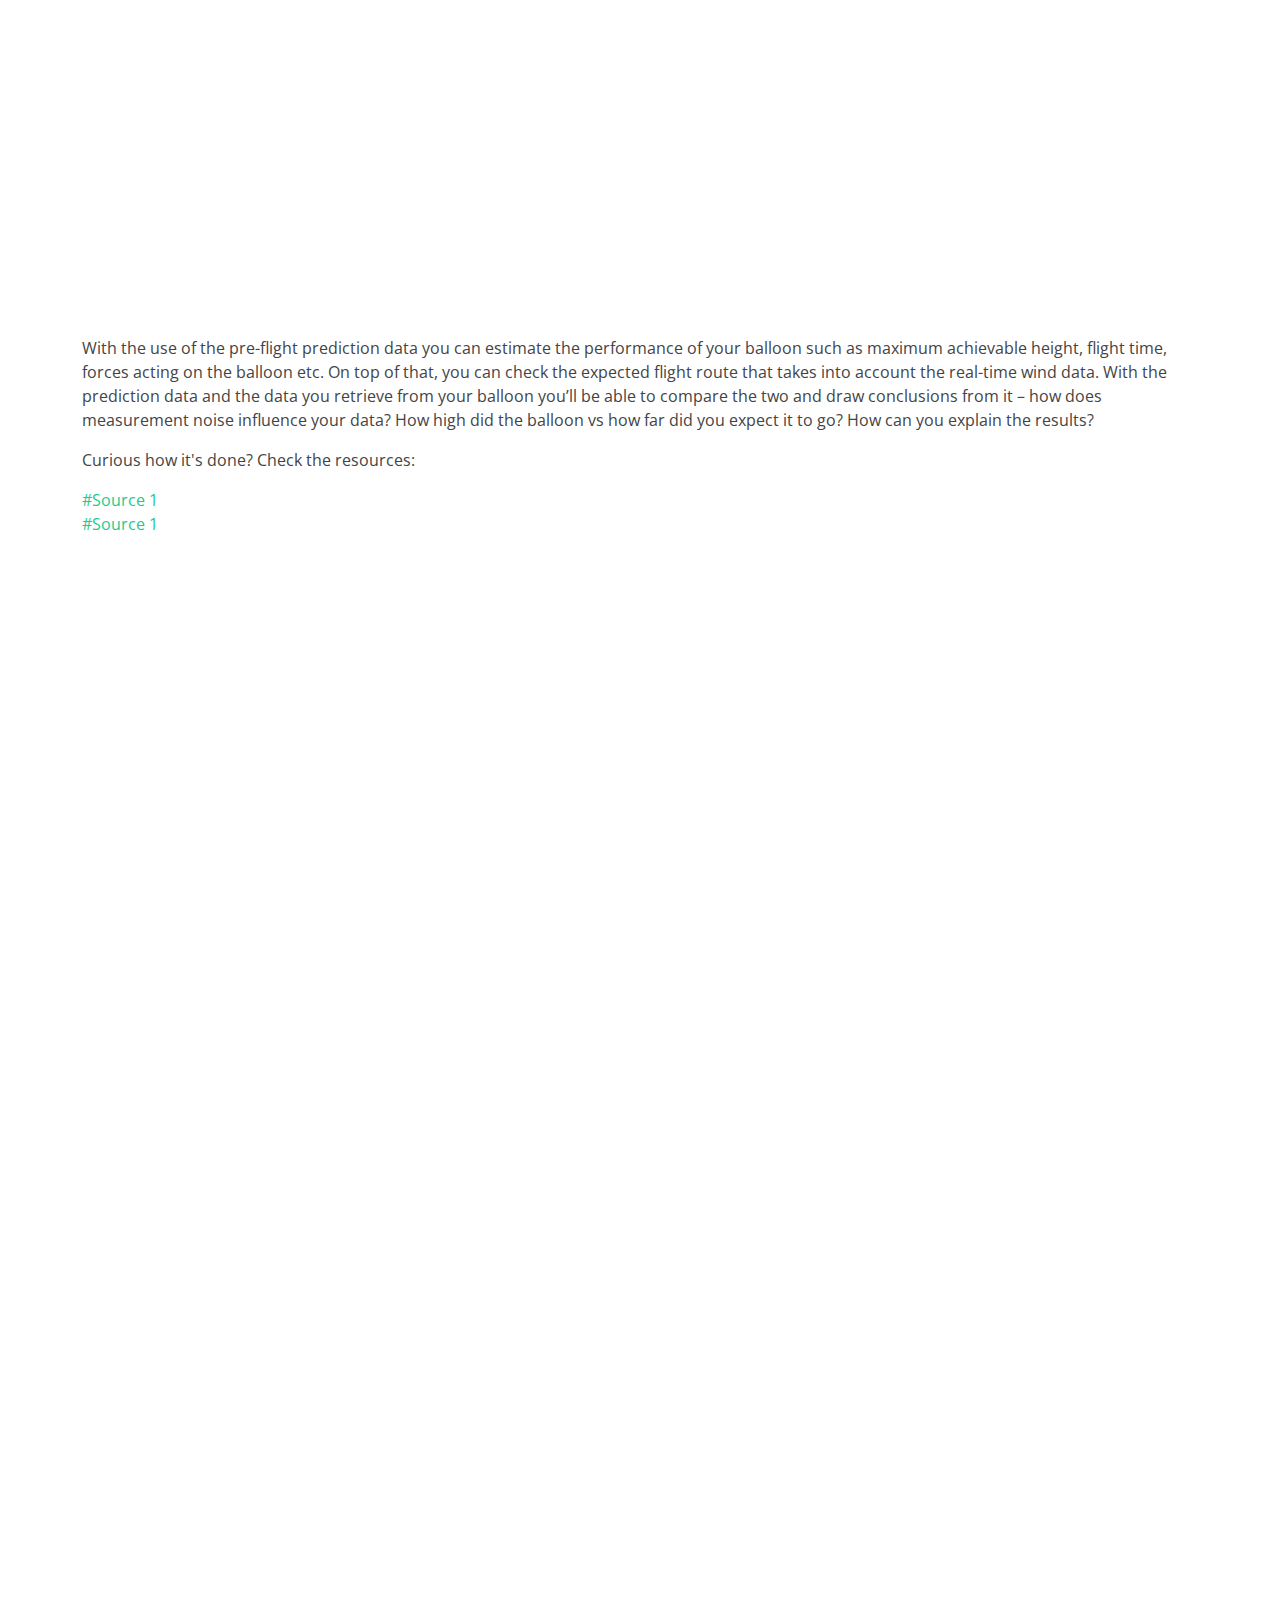
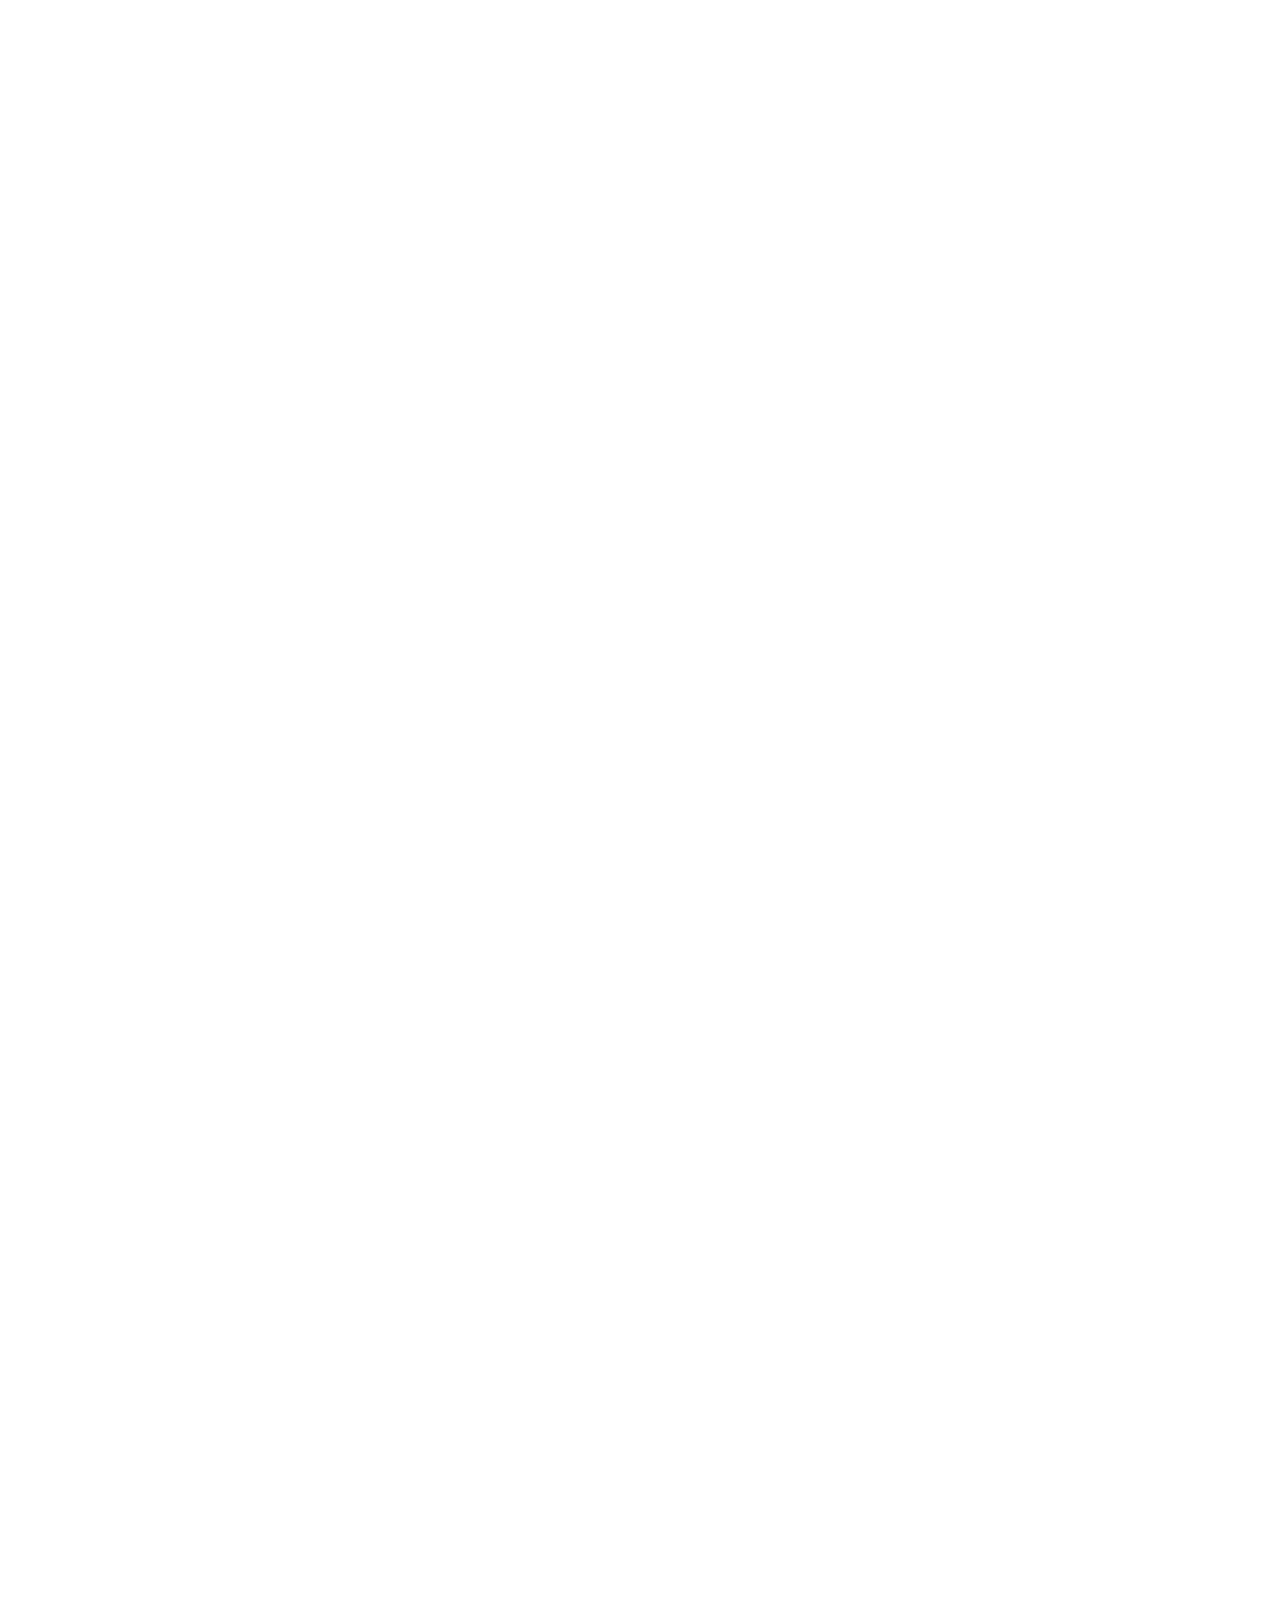
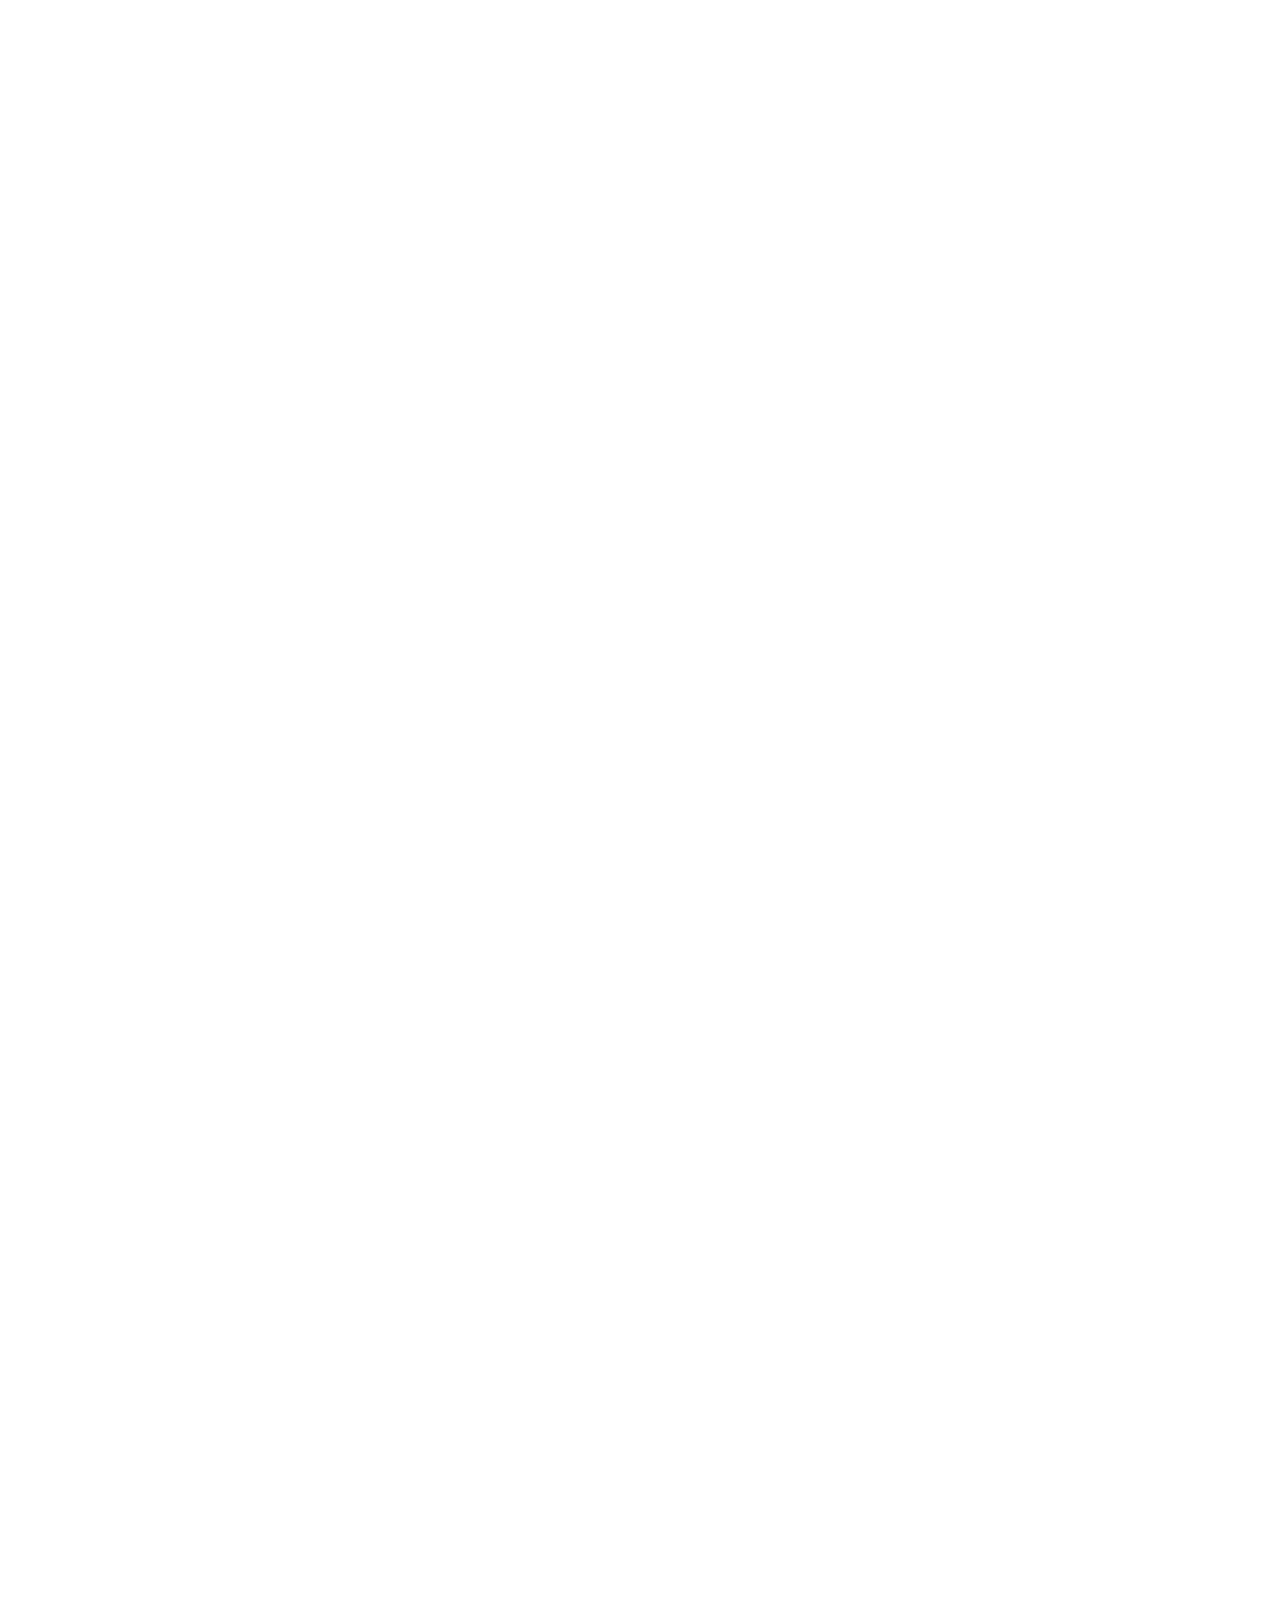
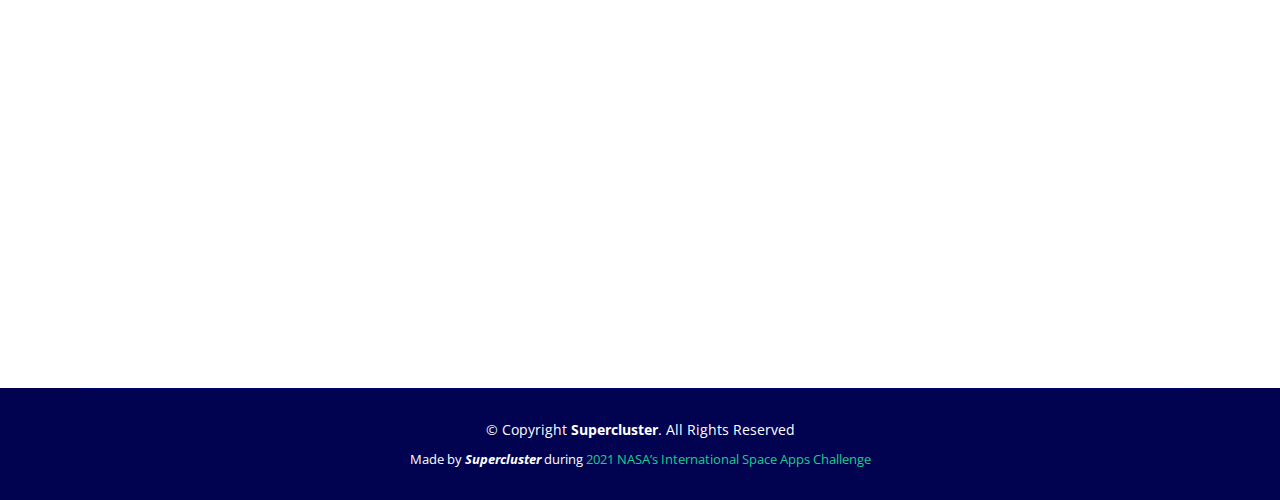
==== commit fd3accf2: "burh1" ====
--- a/index.html
+++ b/index.html
@@ -105,7 +105,7 @@
       </div>
     </div>
 
-    <svg class="hero-waves" xmlns="http://www.w3.org/2000/svg" xmlns:xlink="http://www.w3.org/1999/xlink" viewBox="0 24 150 28 " preserveAspectRatio="none">
+    <svg class="hero-waves" xmlns="" xmlns:xlink="" viewBox="0 24 150 28 " preserveAspectRatio="none">
       <defs>
         <path id="wave-path" d="M-160 44c30 0 58-18 88-18s 58 18 88 18 58-18 88-18 58 18 88 18 v44h-352z">
       </defs>
@@ -131,7 +131,7 @@
             <div class="section-title" data-aos="fade-up">
               <h2>INTRODUCTION</h2>
               <p>Let's burst some balloons!</p>
-              <a href="assets/pdf/Supercluster_EducatorTips.pdf">Educator? Click <u>here</u> to check out our tips to spark students imagination!</a>
+              <a href="assets/pdf/Supercluster_EducatorTips.pdf">Educator? Click <u>here</u> to get our printable tips on how to spark students imagination!</a>
             </div>
 
             
@@ -212,35 +212,164 @@
           <div class="modal-dialog modal-dialog-centered">
             <div class="modal-content">
               <div class="modal-header">
-                <h5 class="modal-title" id="exampleModalToggleLabel">Modal 1</h5>
+                <h5 class="modal-title" id="exampleModalToggleLabel">Why does the balloon fly?</h5>
                 <button type="button" class="btn-close" data-bs-dismiss="modal" aria-label="Close"></button>
               </div>
               <div class="modal-body">
-                Show a second modal and hide this one with the button below. COmmit.
-              </div>
-              <div class="modal-footer">
-                <button class="btn btn-primary" data-bs-target="#exampleModalToggle2" data-bs-toggle="modal" data-bs-dismiss="modal">Open second modal</button>
-              </div>
-            </div>
-          </div>
-        </div>
-        <div class="modal fade" id="exampleModalToggle2" aria-hidden="true" aria-labelledby="exampleModalToggleLabel2" tabindex="-1">
+                Most importantly - what makes our balloon float? You can find the answer to that question here:
+                <br>
+                <a href="https://www.grc.nasa.gov/www/k-12/WindTunnel/Activities/buoy_Archimedes.html">https://www.grc.nasa.gov/www/k-12/WindTunnel/Activities/buoy_Archimedes.html</a>
+
+
+              </div>
+              
+            </div>
+          </div>
+        </div>
+        <div class="modal fade" id="exampleModalToggle2" aria-hidden="true" aria-labelledby="exampleModalToggleLabel" tabindex="-1">
           <div class="modal-dialog modal-dialog-centered">
             <div class="modal-content">
               <div class="modal-header">
-                <h5 class="modal-title" id="exampleModalToggleLabel2">Modal 2</h5>
+                <h5 class="modal-title" id="exampleModalToggleLabel2">Standard Atmosphere</h5>
                 <button type="button" class="btn-close" data-bs-dismiss="modal" aria-label="Close"></button>
               </div>
               <div class="modal-body">
-                Hide this modal and show the first with the button below.
-              </div>
-              <div class="modal-footer">
-                <button class="btn btn-primary" data-bs-target="#exampleModalToggle" data-bs-toggle="modal" data-bs-dismiss="modal">Back to first</button>
-              </div>
+                The Standard Atmosphere is a mathematical model of the Earth's atmosphere that allows you to calculate conditions at a given altitude. It is used to model the path of the balloon and to calculate the height at which it is located based on pressure measurements. 
+                <br>
+                <a href="https://www.grc.nasa.gov/www/k-12/airplane/atmosmet.html">https://www.grc.nasa.gov/www/k-12/airplane/atmosmet.html</a>
+
+
+              </div>
+              
+            </div>
+          </div>
+        </div>
+
+        <div class="modal fade" id="exampleModalToggle3" aria-hidden="true" aria-labelledby="exampleModalToggleLabel" tabindex="-1">
+          <div class="modal-dialog modal-dialog-centered">
+            <div class="modal-content">
+              <div class="modal-header">
+                <h5 class="modal-title" id="exampleModalToggleLabel3">Space limit</h5>
+                <button type="button" class="btn-close" data-bs-dismiss="modal" aria-label="Close"></button>
+              </div>
+              <div class="modal-body">
+                You can say that your balloon has touched the limit of space if it has exceeded the Armstrong limit - this is the altitude at which it is impossible for a human being to function without a proper suit. This is at an altitude of about 20 km - balloons can easily reach this altitude<br>
+                <a href="https://en.wikipedia.org/wiki/Armstrong_limit">https://en.wikipedia.org/wiki/Armstrong_limit</a>
+
+
+              </div>
+              
+            </div>
+          </div>
+        </div>
+
+        <div class="modal fade" id="exampleModalToggle4" aria-hidden="true" aria-labelledby="exampleModalToggleLabel" tabindex="-1">
+          <div class="modal-dialog modal-dialog-centered">
+            <div class="modal-content">
+              <div class="modal-header">
+                <h5 class="modal-title" id="exampleModalToggleLabel4">How balloons are made</h5>
+                <button type="button" class="btn-close" data-bs-dismiss="modal" aria-label="Close"></button>
+              </div>
+              <div class="modal-body">
+                Our project involves building the simplest balloon, but there are much more advanced designs being created - you can read about them on NASA's website:
+                 <a href="https://www.nasa.gov/scientific-balloons/types-of-balloons">https://www.nasa.gov/scientific-balloons/types-of-balloons</a>
+
+
+              </div>
+              
             </div>
           </div>
         </div>
        
+        <div class="modal fade" id="exampleModalToggle5" aria-hidden="true" aria-labelledby="exampleModalToggleLabel" tabindex="-1">
+          <div class="modal-dialog modal-dialog-centered">
+            <div class="modal-content">
+              <div class="modal-header">
+                <h5 class="modal-title" id="exampleModalToggleLabel5">Altitude measurement</h5>
+                <button type="button" class="btn-close" data-bs-dismiss="modal" aria-label="Close"></button>
+              </div>
+              <div class="modal-body">
+                The flight altitude is calculated from the measured atmospheric pressure. You can read how we can get the speed and the altitude from the pressure here:
+                  <a href="https://www.nasa.gov/centers/dryden/pdf/88377main_H-2044.pdf">https://www.nasa.gov/centers/dryden/pdf/88377main_H-2044.pdf</a>
+
+
+              </div>
+              
+            </div>
+          </div>
+        </div>
+
+        <div class="modal fade" id="exampleModalToggle6" aria-hidden="true" aria-labelledby="exampleModalToggleLabel" tabindex="-1">
+          <div class="modal-dialog modal-dialog-centered">
+            <div class="modal-content">
+              <div class="modal-header">
+                <h5 class="modal-title" id="exampleModalToggleLabel6">GPS</h5>
+                <button type="button" class="btn-close" data-bs-dismiss="modal" aria-label="Close"></button>
+              </div>
+              <div class="modal-body">
+                GPS is used to locate the balloon. Below you will read how a constellation of satellites provides the ability to accurately measure your position anywhere on Earth. 
+                  <a href="https://www.nasa.gov/directorates/heo/scan/communications/policy/what_is_gps">https://www.nasa.gov/directorates/heo/scan/communications/policy/what_is_gps</a>
+
+
+              </div>
+              
+            </div>
+          </div>
+        </div>
+
+        <div class="modal fade" id="exampleModalToggle6" aria-hidden="true" aria-labelledby="exampleModalToggleLabel" tabindex="-1">
+          <div class="modal-dialog modal-dialog-centered">
+            <div class="modal-content">
+              <div class="modal-header">
+                <h5 class="modal-title" id="exampleModalToggleLabel6">GPS</h5>
+                <button type="button" class="btn-close" data-bs-dismiss="modal" aria-label="Close"></button>
+              </div>
+              <div class="modal-body">
+                GPS is used to locate the balloon. Below you will read how a constellation of satellites provides the ability to accurately measure your position anywhere on Earth. 
+                  <a href="https://www.nasa.gov/directorates/heo/scan/communications/policy/what_is_gps">https://www.nasa.gov/directorates/heo/scan/communications/policy/what_is_gps</a>
+
+
+              </div>
+              
+            </div>
+          </div>
+        </div>
+
+        <div class="modal fade" id="exampleModalToggle7" aria-hidden="true" aria-labelledby="exampleModalToggleLabel" tabindex="-1">
+          <div class="modal-dialog modal-dialog-centered">
+            <div class="modal-content">
+              <div class="modal-header">
+                <h5 class="modal-title" id="exampleModalToggleLabel7">Space Radiation</h5>
+                <button type="button" class="btn-close" data-bs-dismiss="modal" aria-label="Close"></button>
+              </div>
+              <div class="modal-body">
+                Space radiation is very important - it affects organisms as well as devices. You can study both its levels and its effects on samples attached to a balloon. You can find all the information about cosmic radiation here:
+                 <a href="https://www.nasa.gov/analogs/nsrl/why-space-radiation-matters">https://www.nasa.gov/analogs/nsrl/why-space-radiation-matters</a>
+
+
+              </div>
+              
+            </div>
+          </div>
+        </div>
+
+        <div class="modal fade" id="exampleModalToggle8" aria-hidden="true" aria-labelledby="exampleModalToggleLabel" tabindex="-1">
+          <div class="modal-dialog modal-dialog-centered">
+            <div class="modal-content">
+              <div class="modal-header">
+                <h5 class="modal-title" id="exampleModalToggleLabel8">Magnetosphere</h5>
+                <button type="button" class="btn-close" data-bs-dismiss="modal" aria-label="Close"></button>
+              </div>
+              <div class="modal-body">
+                The magnetic field produced by the Earth protects us from harmful cosmic radiation and from disturbances caused by the Sun. With a magnetometer you can study its parameters at different altitudes.
+                  <a href="https://www.nasa.gov/magnetosphere/">https://www.nasa.gov/magnetosphere/</a>
+
+
+              </div>
+              
+            </div>
+          </div>
+        </div>
  
         <div class="row" data-aos="fade-left">
           
@@ -248,7 +377,7 @@
             
             <div class="icon-box" data-aos="zoom-in" data-aos-delay="50">
               <i class="ri-store-line" style="color: #ffbb2c;"></i>
-              <h3>Lorem Ipsum</h3>
+              <h3>Why does the balloon fly?</h3>
             </div>
           </div>
 
@@ -257,46 +386,49 @@
           <div class="col-lg-3 col-md-4 mt-4 mt-md-0" data-bs-toggle="modal" data-bs-target="#exampleModalToggle2">
             <div class="icon-box" data-aos="zoom-in" data-aos-delay="100">
               <i class="ri-bar-chart-box-line" style="color: #5578ff;"></i>
-              <h3><a href="">Dolor Sitema</a></h3>
-            </div>
-          </div>
-          <div class="col-lg-3 col-md-4 mt-4 mt-md-0">
+              <h3>Standard Atmosphere</h3>
+            </div>
+          </div>
+
+          <div class="col-lg-3 col-md-4 mt-4 mt-md-0" data-bs-toggle="modal" data-bs-target="#exampleModalToggle3">
             <div class="icon-box" data-aos="zoom-in" data-aos-delay="150">
               <i class="ri-calendar-todo-line" style="color: #e80368;"></i>
-              <h3><a href="">Sed perspiciatis</a></h3>
-            </div>
-          </div>
-          <div class="col-lg-3 col-md-4 mt-4 mt-lg-0">
+              <h3>Space limit</h3>
+            </div>
+          </div>
+
+          <div class="col-lg-3 col-md-4 mt-4 mt-lg-0"data-bs-toggle="modal" data-bs-target="#exampleModalToggle4">
             <div class="icon-box" data-aos="zoom-in" data-aos-delay="200">
               <i class="ri-paint-brush-line" style="color: #e361ff;"></i>
-              <h3><a href="">Magni Dolores</a></h3>
-            </div>
-          </div>
-          <div class="col-lg-3 col-md-4 mt-4">
+              <h3>How balloons are made</h3>
+            </div>
+          </div>
+          <div class="col-lg-3 col-md-4 mt-4" data-bs-toggle="modal" data-bs-target="#exampleModalToggle5">
             <div class="icon-box" data-aos="zoom-in" data-aos-delay="250">
               <i class="ri-database-2-line" style="color: #47aeff;"></i>
-              <h3><a href="">Nemo Enim</a></h3>
-            </div>
-          </div>
-          <div class="col-lg-3 col-md-4 mt-4">
+              <h3>Altitude measurement</h3>
+            </div>
+          </div>
+          <div class="col-lg-3 col-md-4 mt-4" data-bs-toggle="modal" data-bs-target="#exampleModalToggle6">
             <div class="icon-box" data-aos="zoom-in" data-aos-delay="300">
               <i class="ri-gradienter-line" style="color: #ffa76e;"></i>
-              <h3><a href="">Eiusmod Tempor</a></h3>
-            </div>
-          </div>
-          <div class="col-lg-3 col-md-4 mt-4">
+              <h3>GPS</h3>
+            </div>
+          </div>
+          <div class="col-lg-3 col-md-4 mt-4" data-bs-toggle="modal" data-bs-target="#exampleModalToggle7">
             <div class="icon-box" data-aos="zoom-in" data-aos-delay="350">
               <i class="ri-file-list-3-line" style="color: #11dbcf;"></i>
-              <h3><a href="">Midela Teren</a></h3>
-            </div>
-          </div>
-          <div class="col-lg-3 col-md-4 mt-4">
+              <h3>Space Radiation</h3>
+            </div>
+          </div>
+          <div class="col-lg-3 col-md-4 mt-4" data-bs-toggle="modal" data-bs-target="#exampleModalToggle8">
             <div class="icon-box" data-aos="zoom-in" data-aos-delay="400">
               <i class="ri-price-tag-2-line" style="color: #4233ff;"></i>
-              <h3><a href="">Pira Neve</a></h3>
-            </div>
-          </div>
-          <div class="col-lg-3 col-md-4 mt-4">
+              <h3>Magnetosphere</h3>
+            </div>
+          </div>
+          
+          <!--<div class="col-lg-3 col-md-4 mt-4">
             <div class="icon-box" data-aos="zoom-in" data-aos-delay="450">
               <i class="ri-anchor-line" style="color: #b2904f;"></i>
               <h3><a href="">Dirada Pack</a></h3>
@@ -320,6 +452,7 @@
               <h3><a href="">Flavor Nivelanda</a></h3>
             </div>
           </div>
+        -->
         </div>
 
       </div>
@@ -551,11 +684,12 @@
           </p>
           <p></p>
         
+</div>
 
         <h2 id="content-mobile"> App available only on PC. Sorry! :(</h2>
-
+<div class="container">
         <iframe id="content-desktop" width=100% height=4100px src="https://near-space-dash.herokuapp.com/" id="child-iframe"></iframe>
-
+      </div>
         <!--<script>
           let iframe = document.querySelector("#child-iframe");
         
@@ -571,7 +705,7 @@
       
   
     
-      </div>
+     
     </section><!-- End Gallery Section -->
 
     
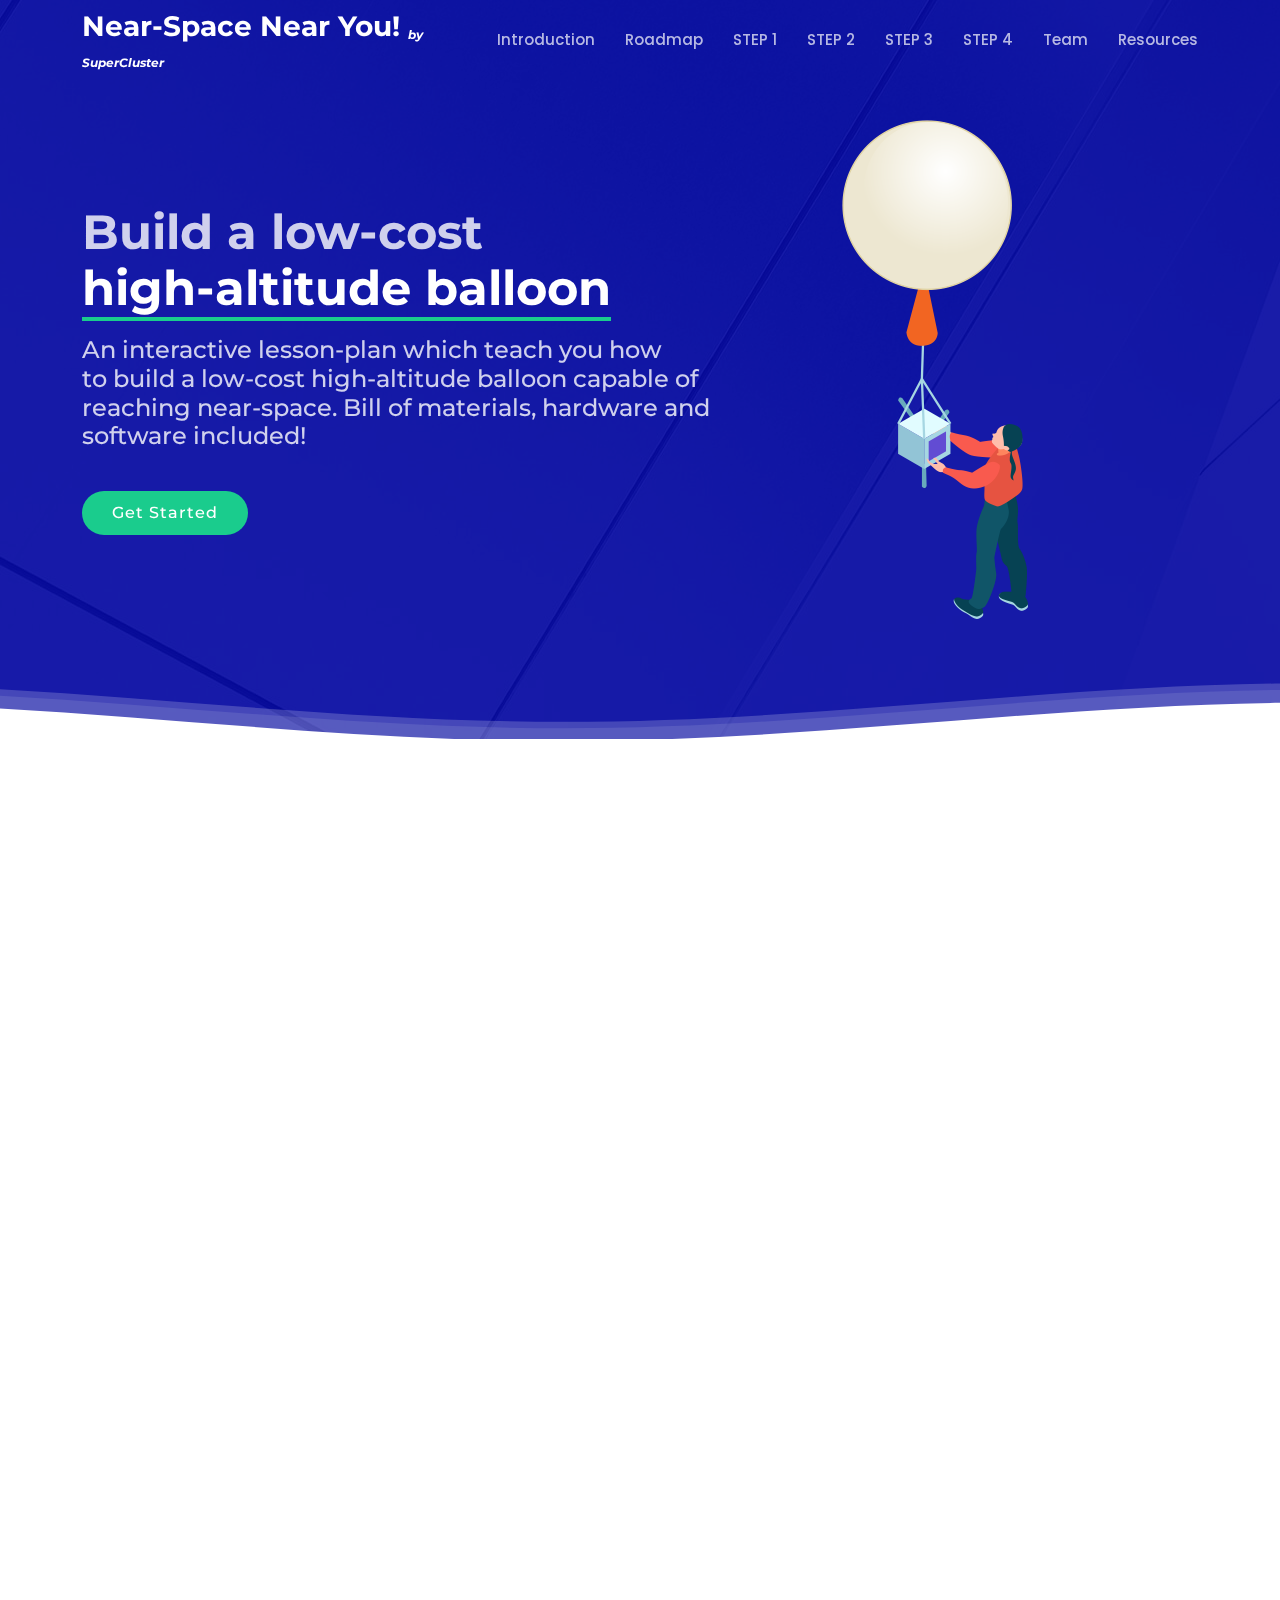
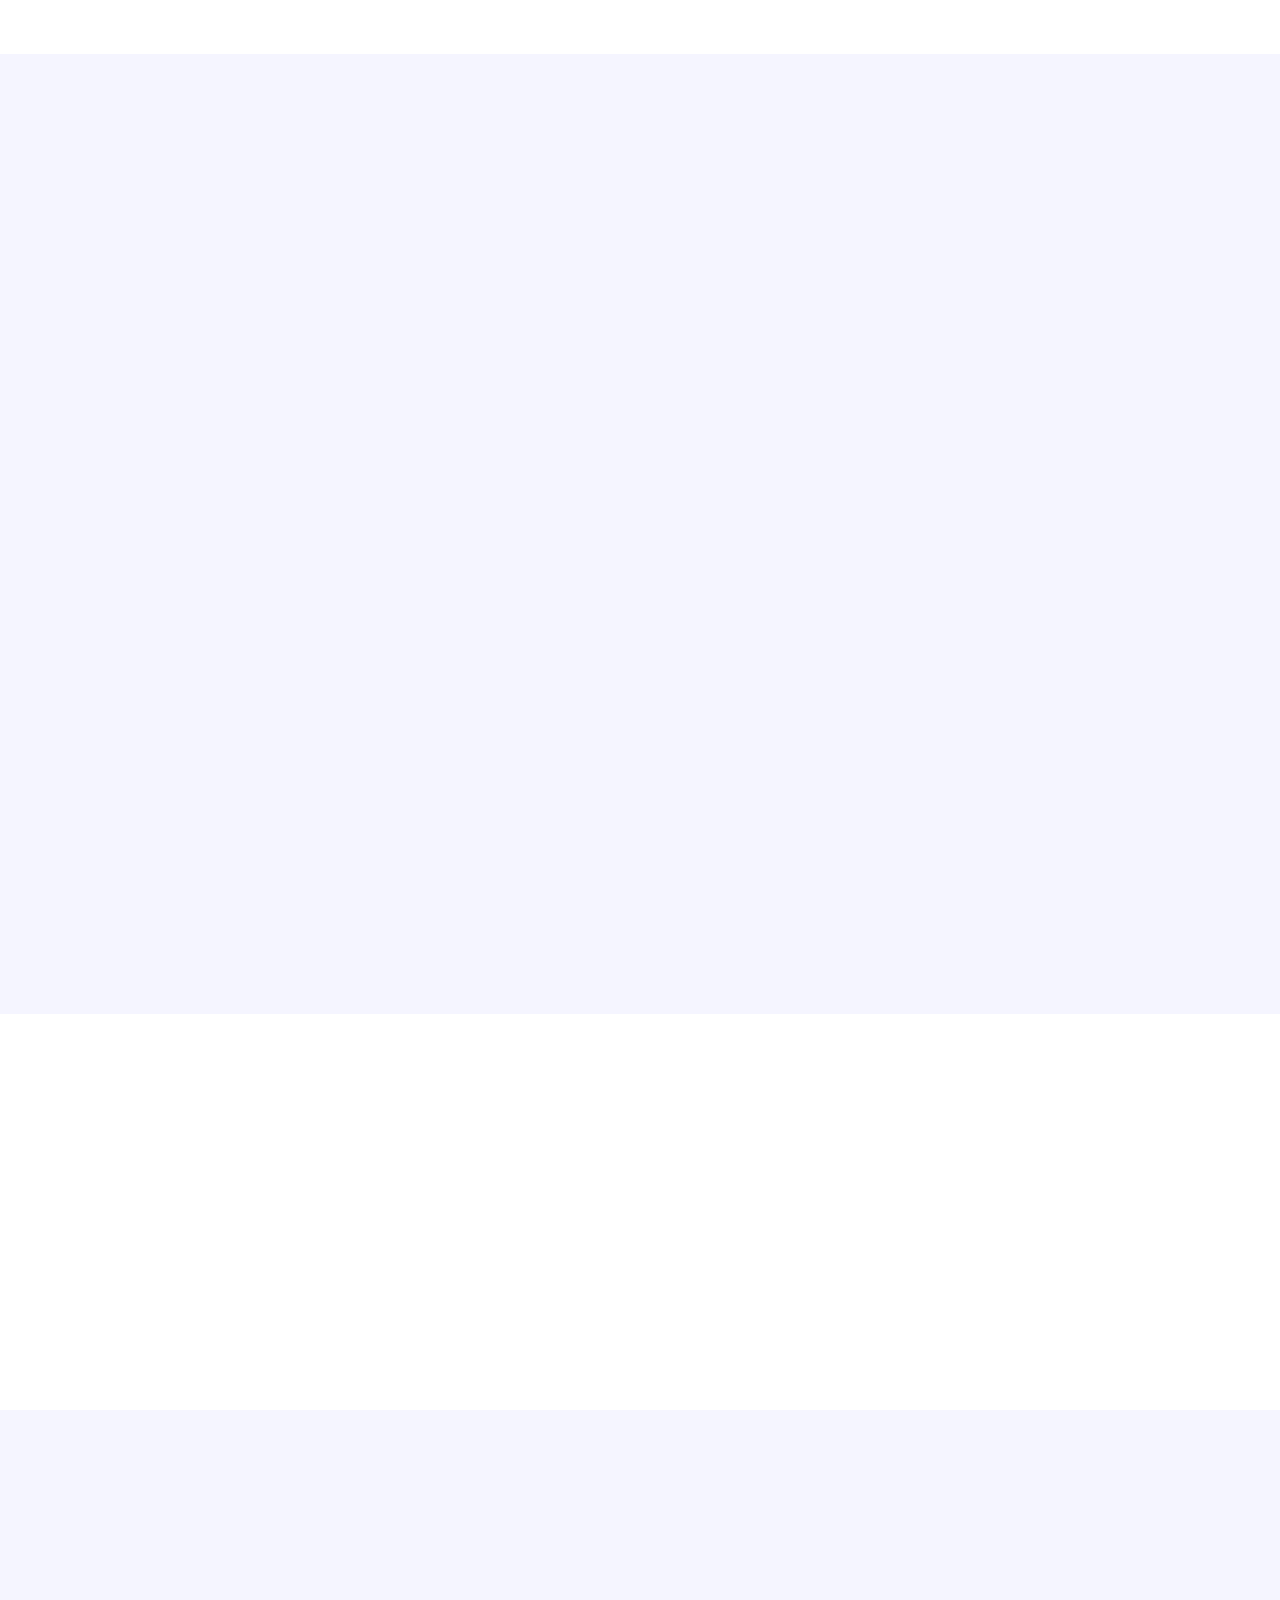
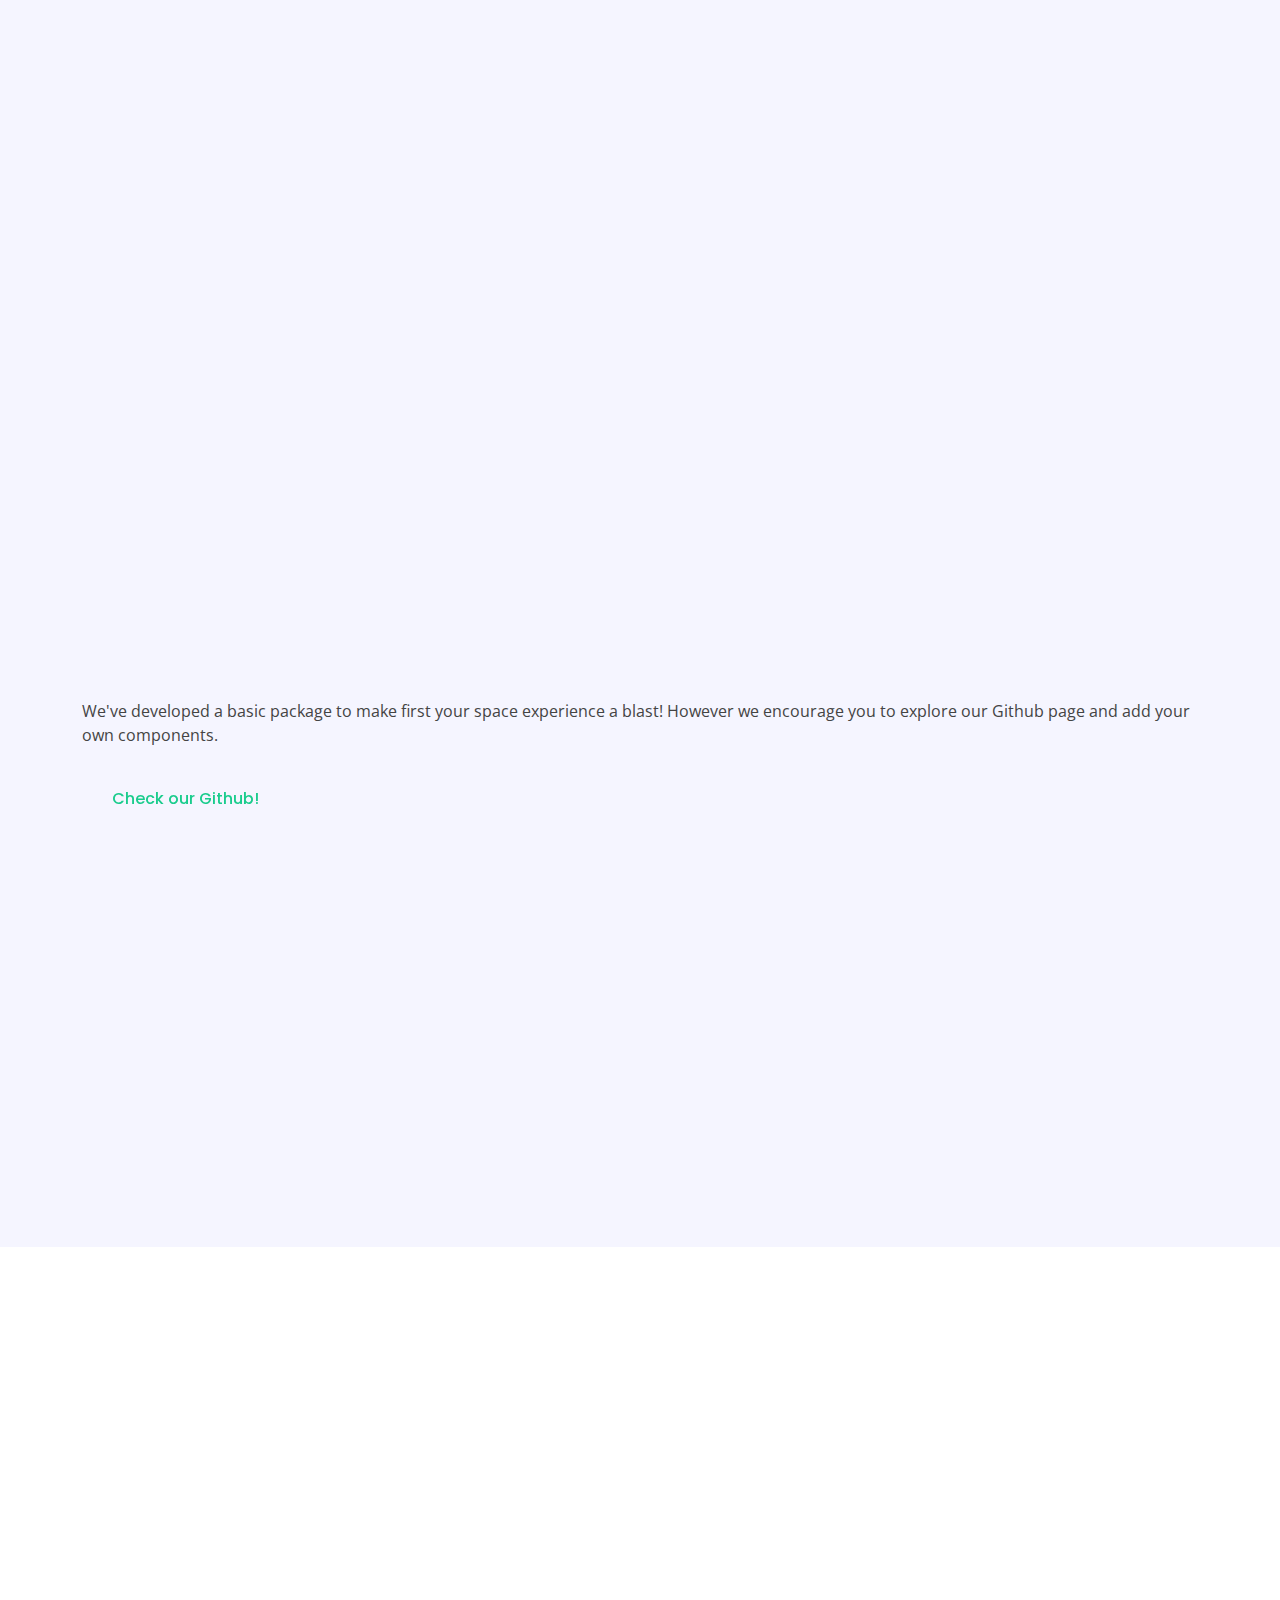
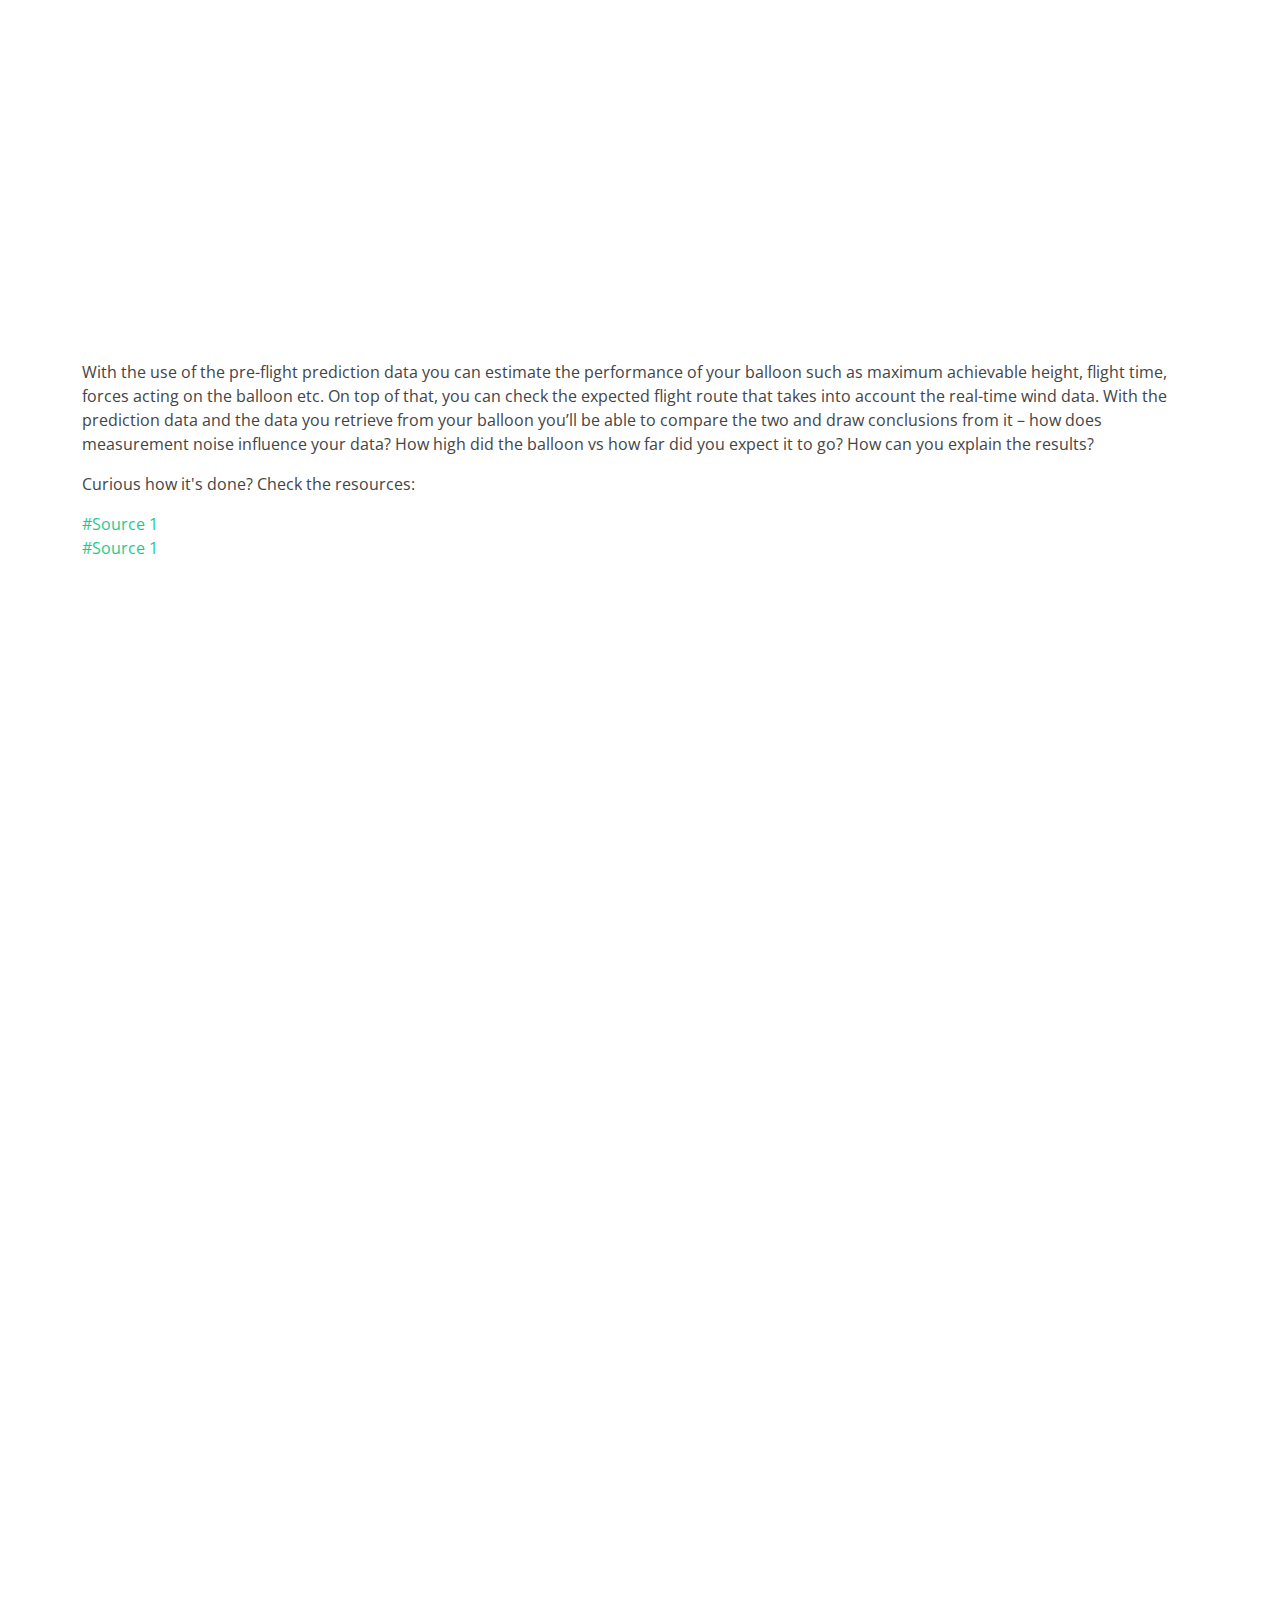
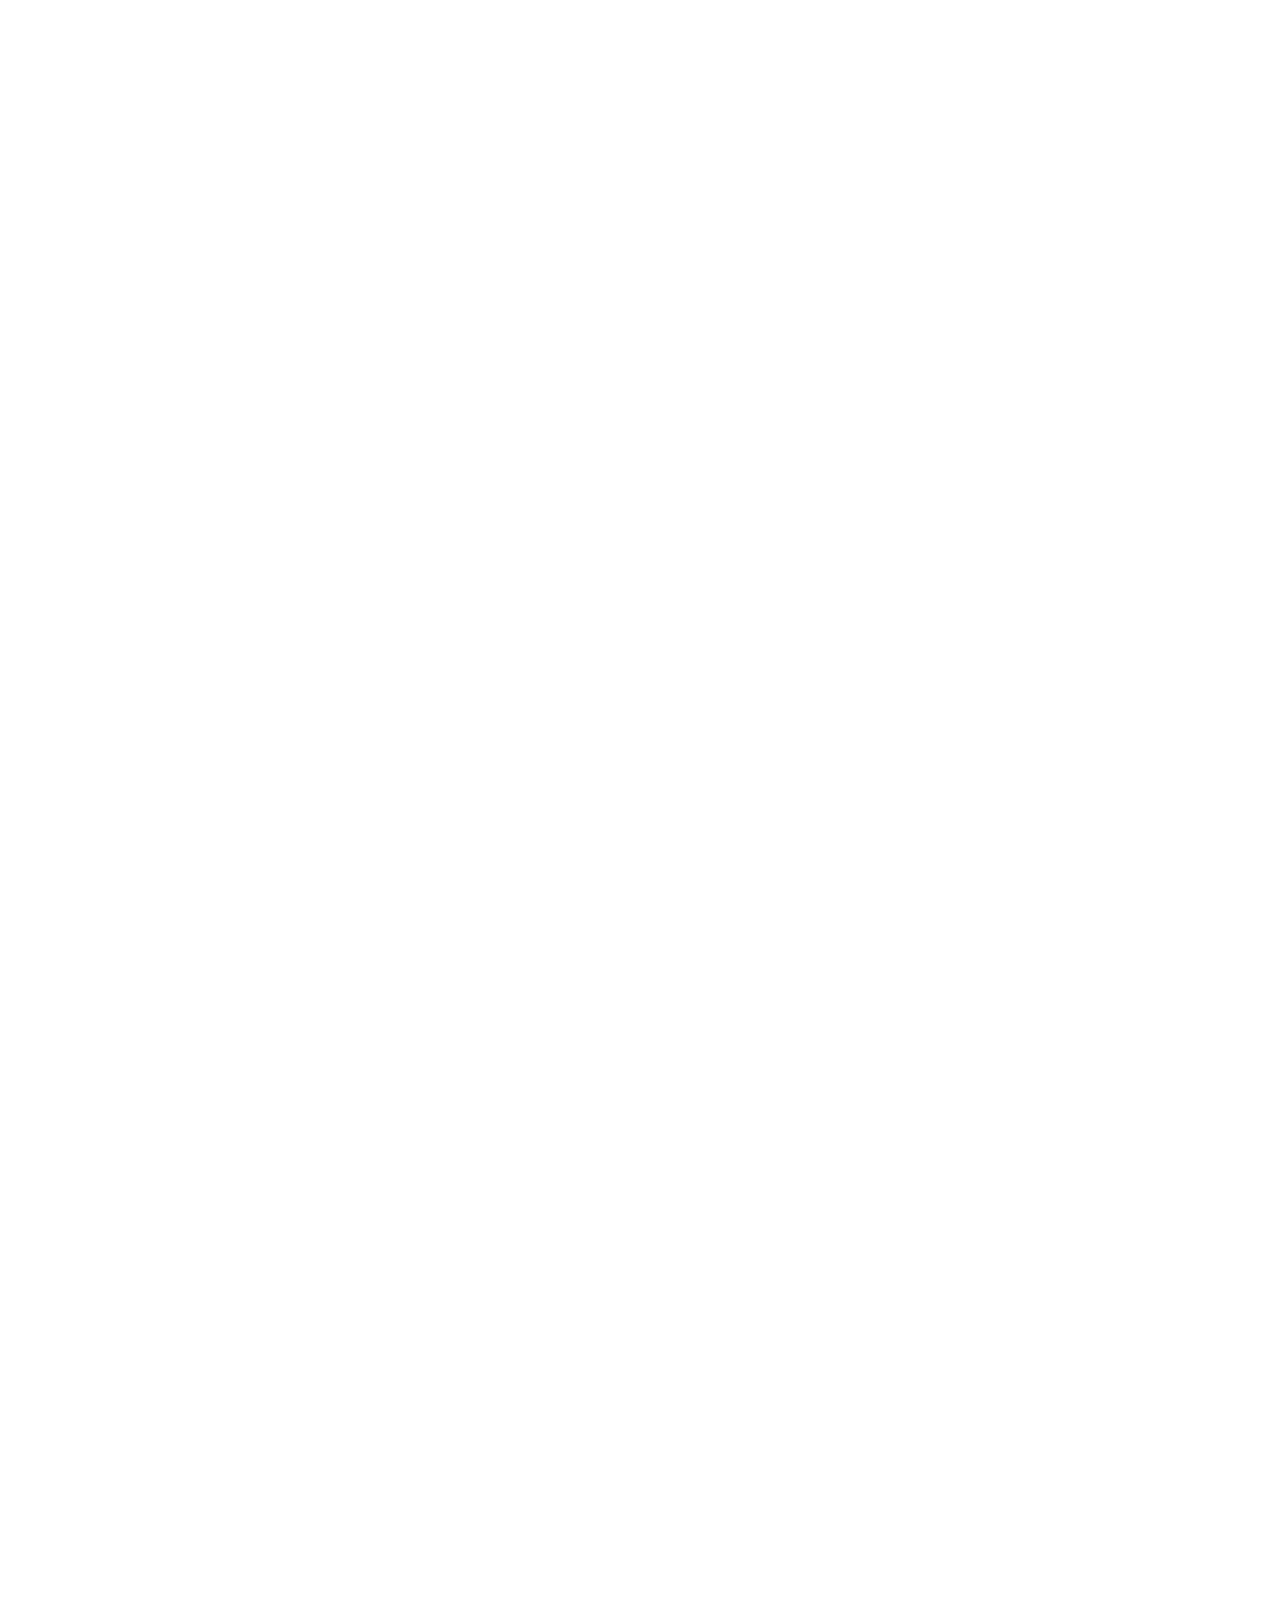
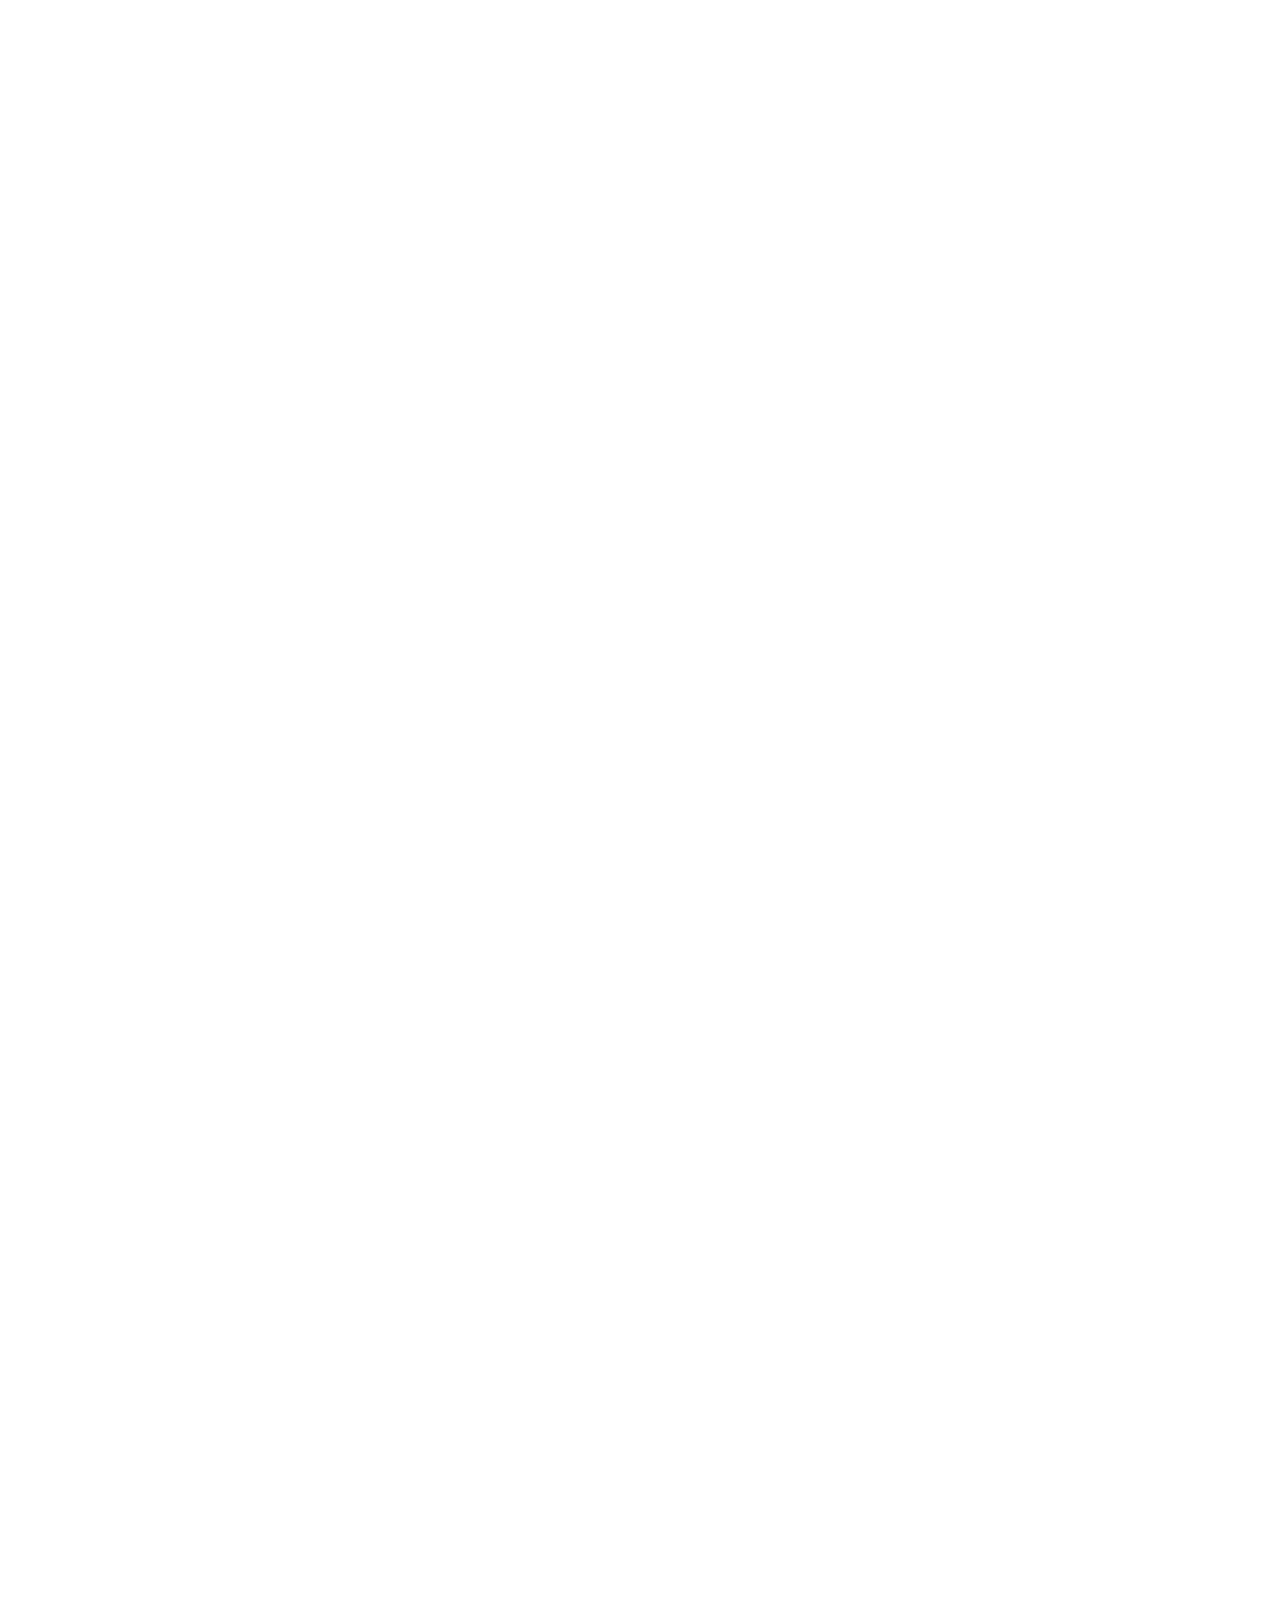
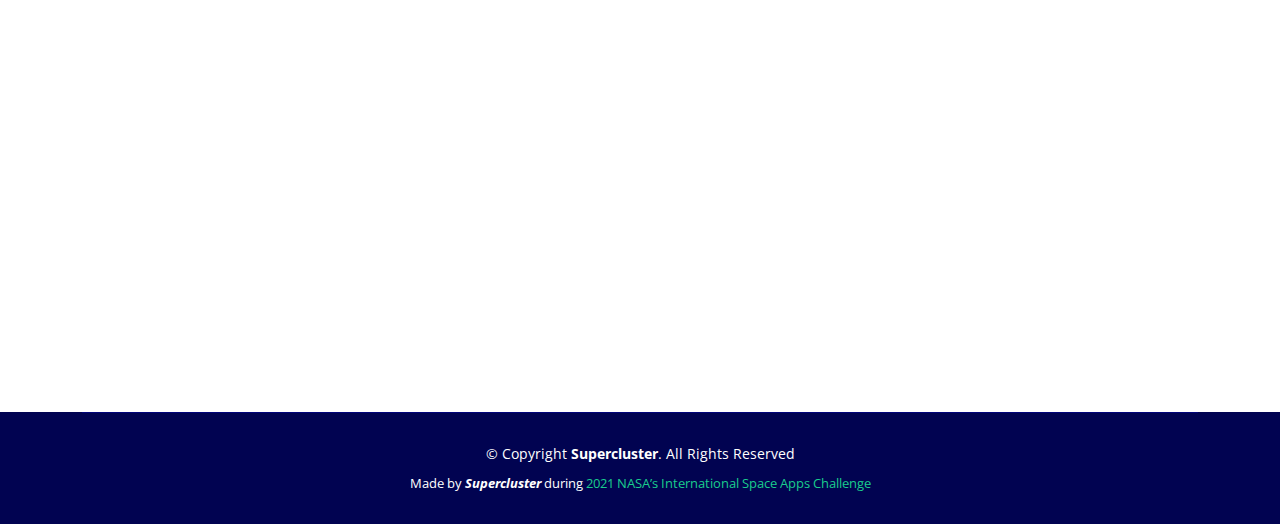
==== commit fde199bf: "commit" ====
--- a/index.html
+++ b/index.html
@@ -59,23 +59,7 @@
           <li><a class="nav-link scrollto" href="#faq2">STEP 3</a></li>
           <li><a class="nav-link scrollto" href="#gallery">STEP 4</a></li>
           <li><a class="nav-link scrollto" href="#team">Team</a></li>
-          <li class="dropdown"><a href="#"><span>Resources</span> <i class="bi bi-chevron-down"></i></a>
-            <ul>
-              <li><a href="#">Drop Down 1</a></li>
-              <li class="dropdown"><a href="#"><span>Resources</span> <i class="bi bi-chevron-right"></i></a>
-                <ul>
-                  <li><a href="#">Deep Drop Down 1</a></li>
-                  <li><a href="#">Deep Drop Down 2</a></li>
-                  <li><a href="#">Deep Drop Down 3</a></li>
-                  <li><a href="#">Deep Drop Down 4</a></li>
-                  <li><a href="#">Deep Drop Down 5</a></li>
-                </ul>
-              </li>
-              <li><a href="#">Drop Down 2</a></li>
-              <li><a href="#">Drop Down 3</a></li>
-              <li><a href="#">Drop Down 4</a></li>
-            </ul>
-          </li>
+          <li><a class="nav-link " href="assets/pdf/References.pdf">Resources</a></li>
         </ul>
         <i class="bi bi-list mobile-nav-toggle"></i>
       </nav><!-- .navbar -->
@@ -141,7 +125,7 @@
                 <div class="icon"><i class="bx bx-bulb"></i></div>
                 <h4 class="title">Why?</h4>
                 <p class="description justify-content-center">
-                  The space industry is one of the most rapidly growing industries in recent years. Soaring rocket launches and a resurgent interest in colonizing the moon and Mars are creating more jobs for skilled engineers. Meanwhile, research indicates that interest in STEM sciences is declining, which could lead to a labor shortage and stall space exploration. 
+                  The space industry is one of the most rapidly growing industries in recent years. Soaring rocket launches and a resurgent interest in colonizing the moon and Mars are creating more jobs for skilled engineers. Meanwhile, research indicates that interest in<a href="https://www.idtech.com/blog/stem-education-statistics?fbclid=IwAR3YT2L9z53A44xj_vIMIPnaDck9Fvl7yxNaMy-HNCiphxtZ3b2ZEaiDQ8Y">STEM sciences is declining</a>, which could lead to a labor shortage and stall space exploration. 
 <br>The COVID-19 pandemic has had additional negative effects, and the shift to remote learning has caused student performance to decline while often discouraging learning.
 <br>Our project is designed to reignite interest in science among students - the level of difficulty and complexity of the project can be easily adapted to current teaching levels. Space exploration is extremely forward-looking, and the opportunity to touch the edge of the space should show students that it is within their reach.
 
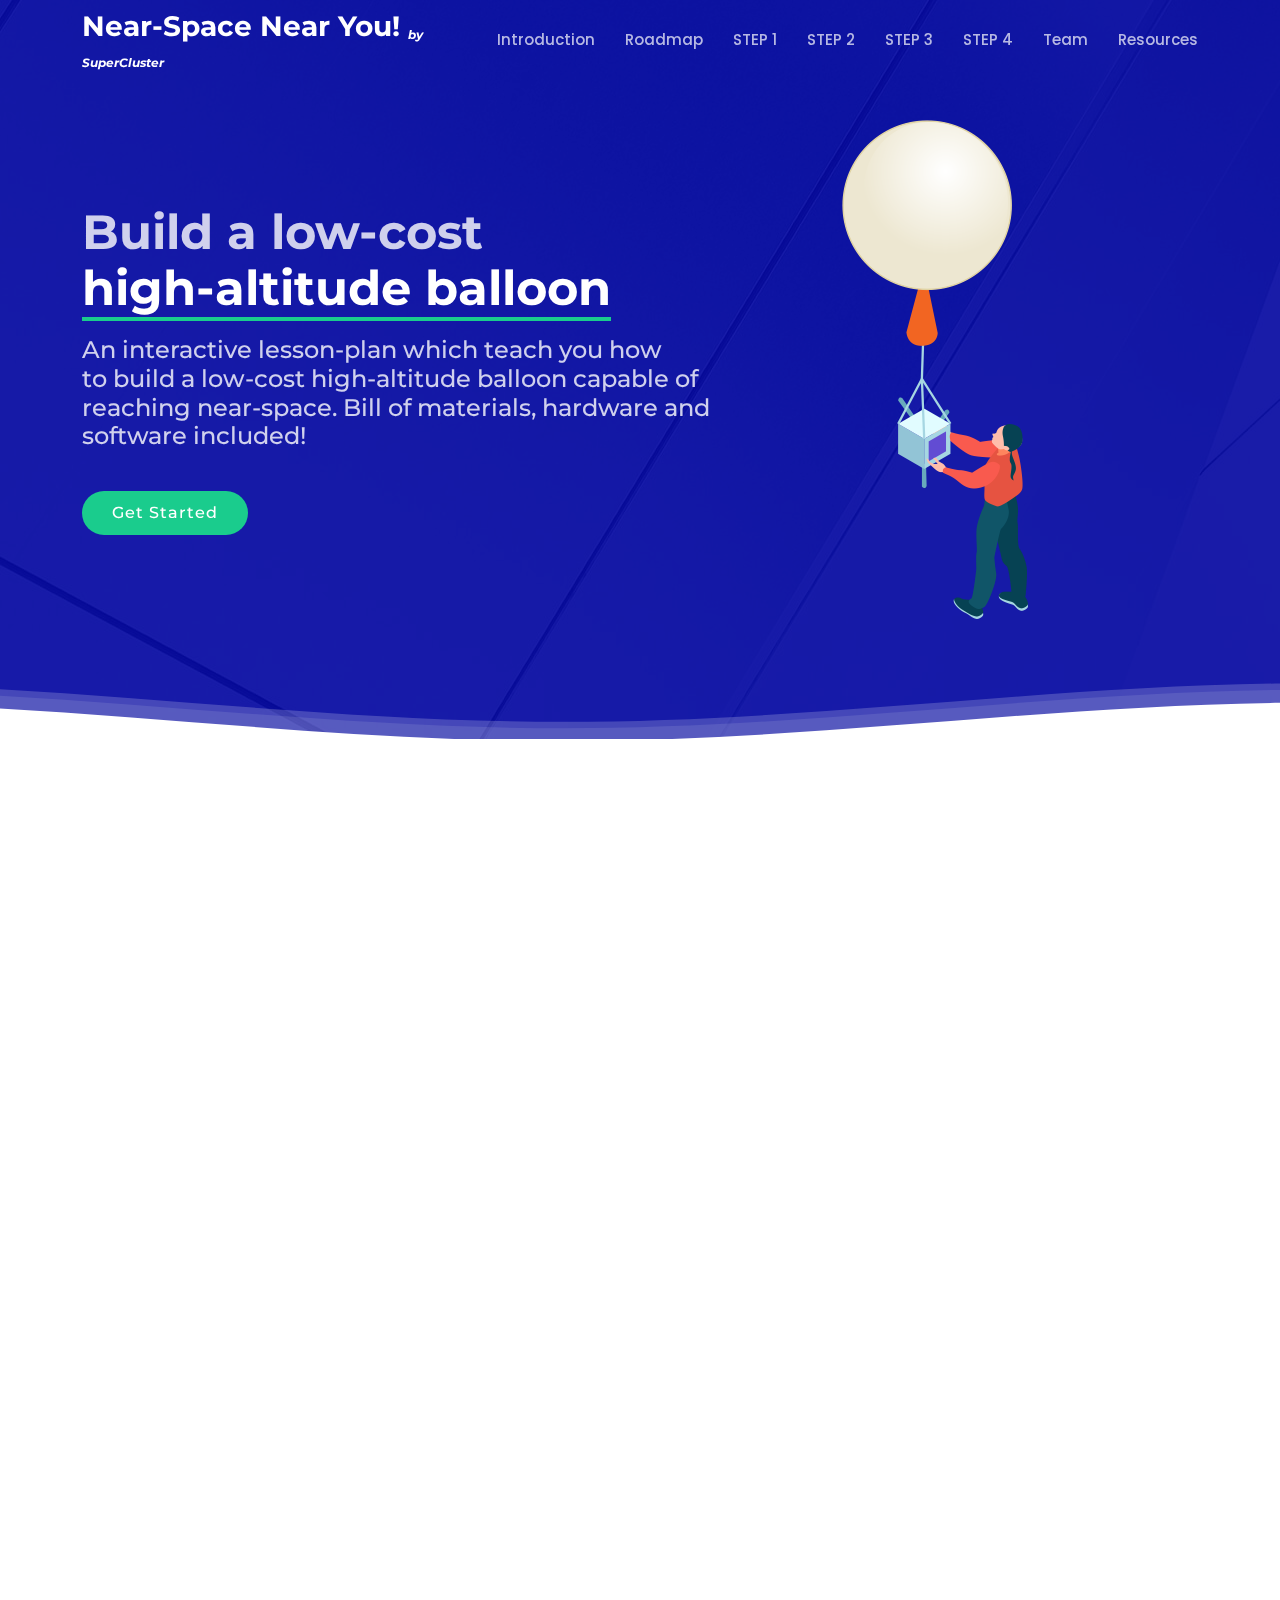
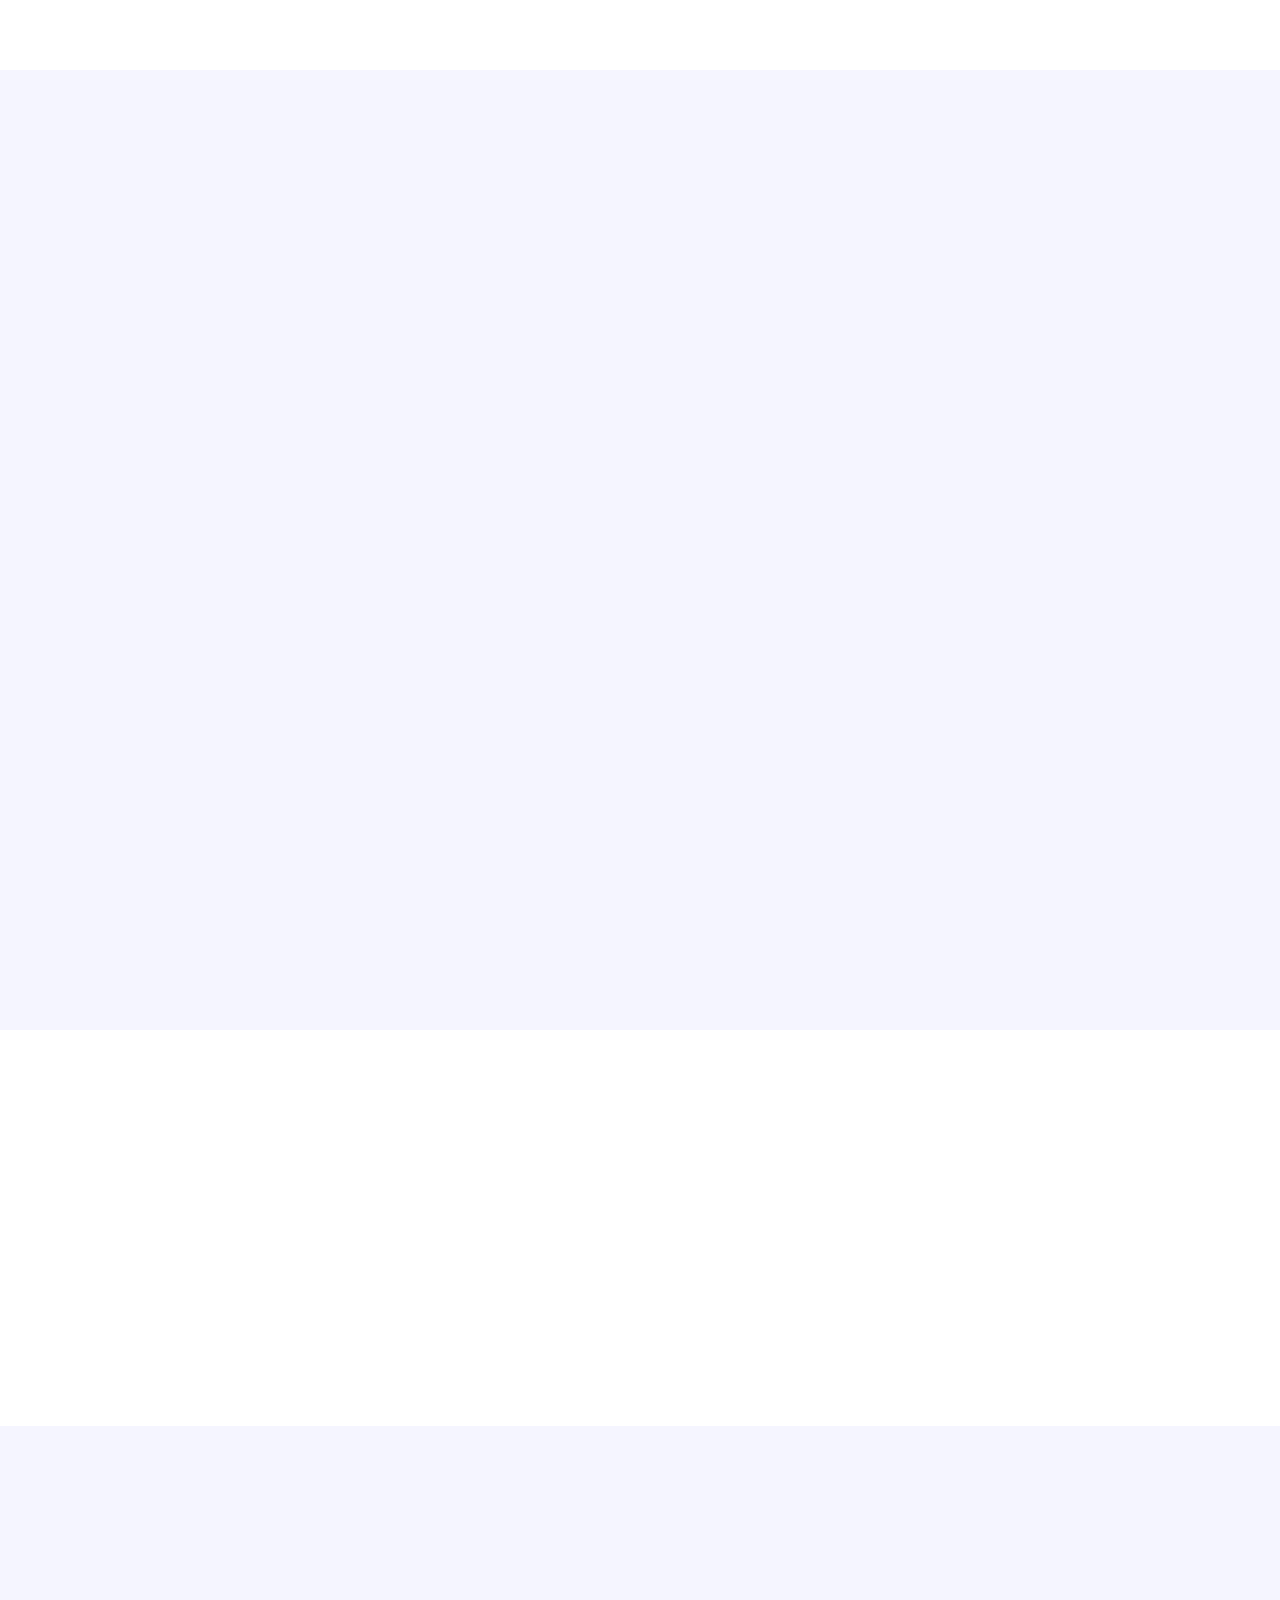
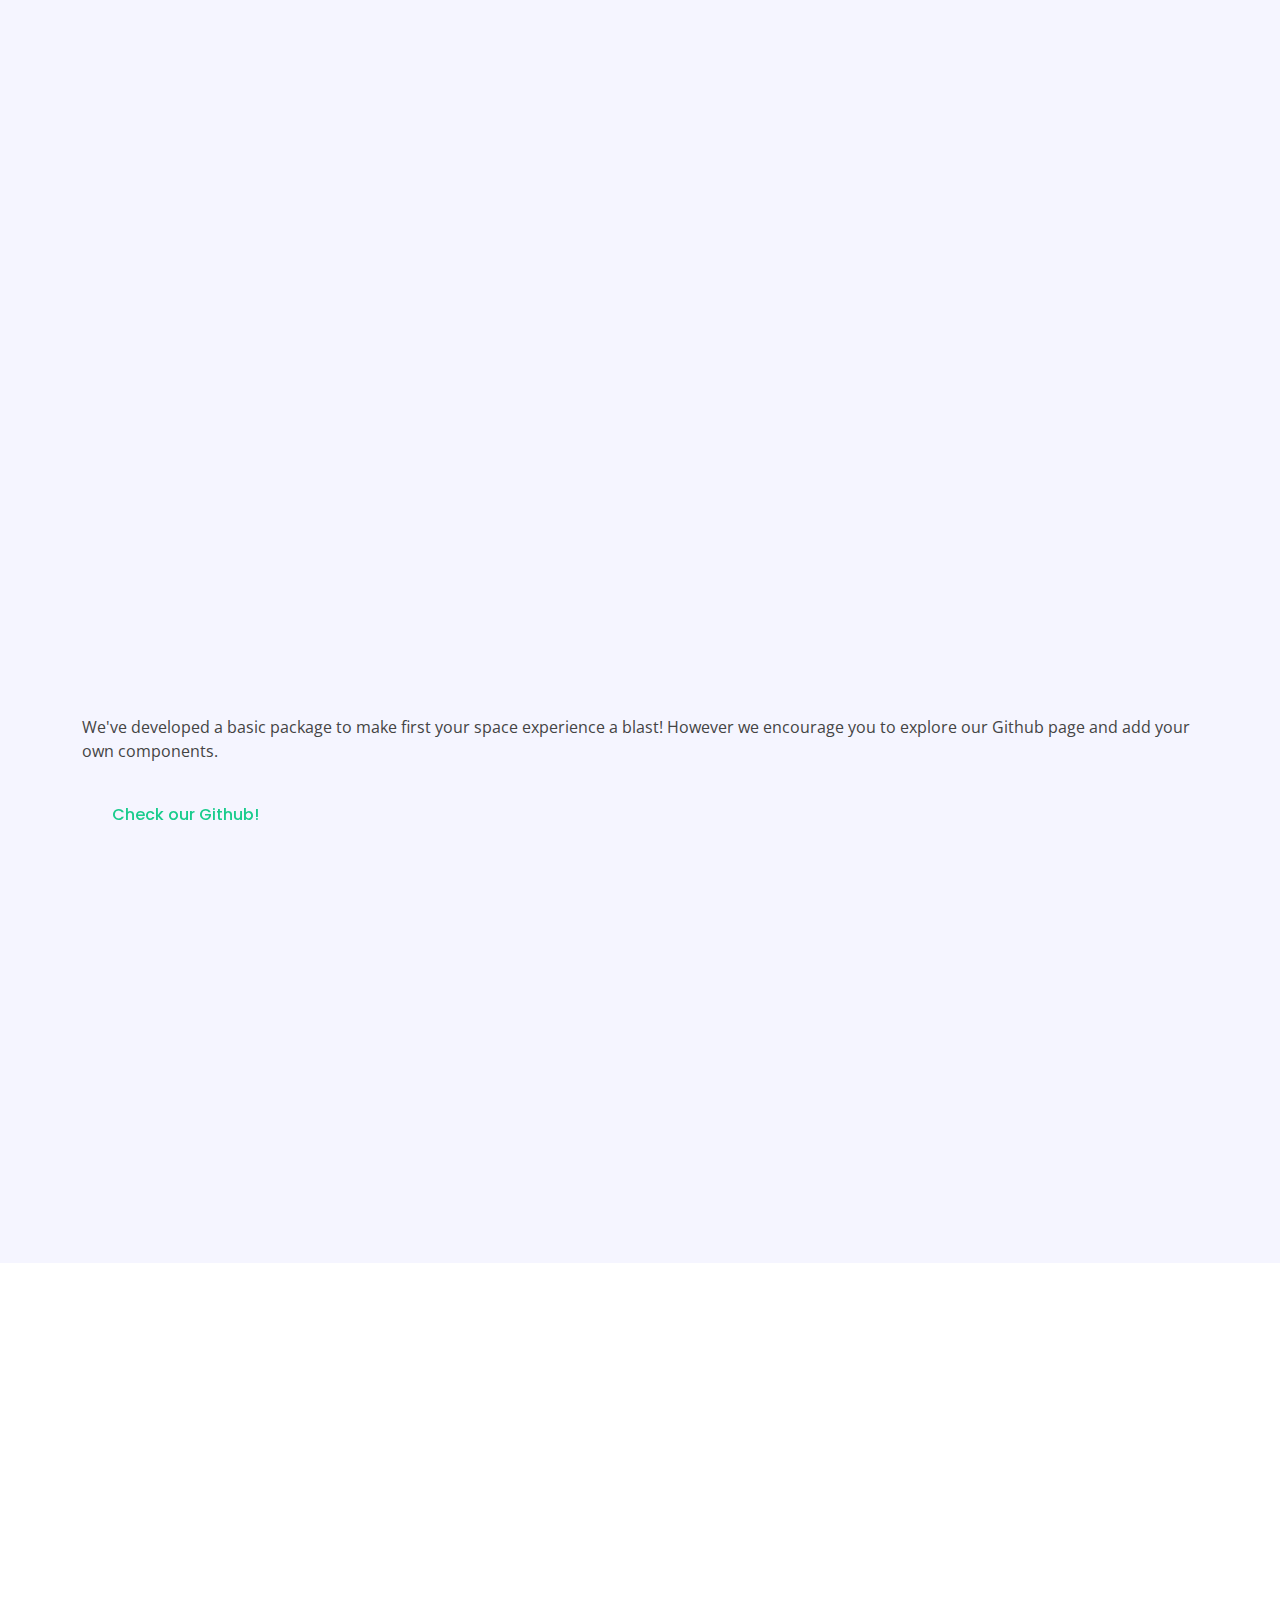
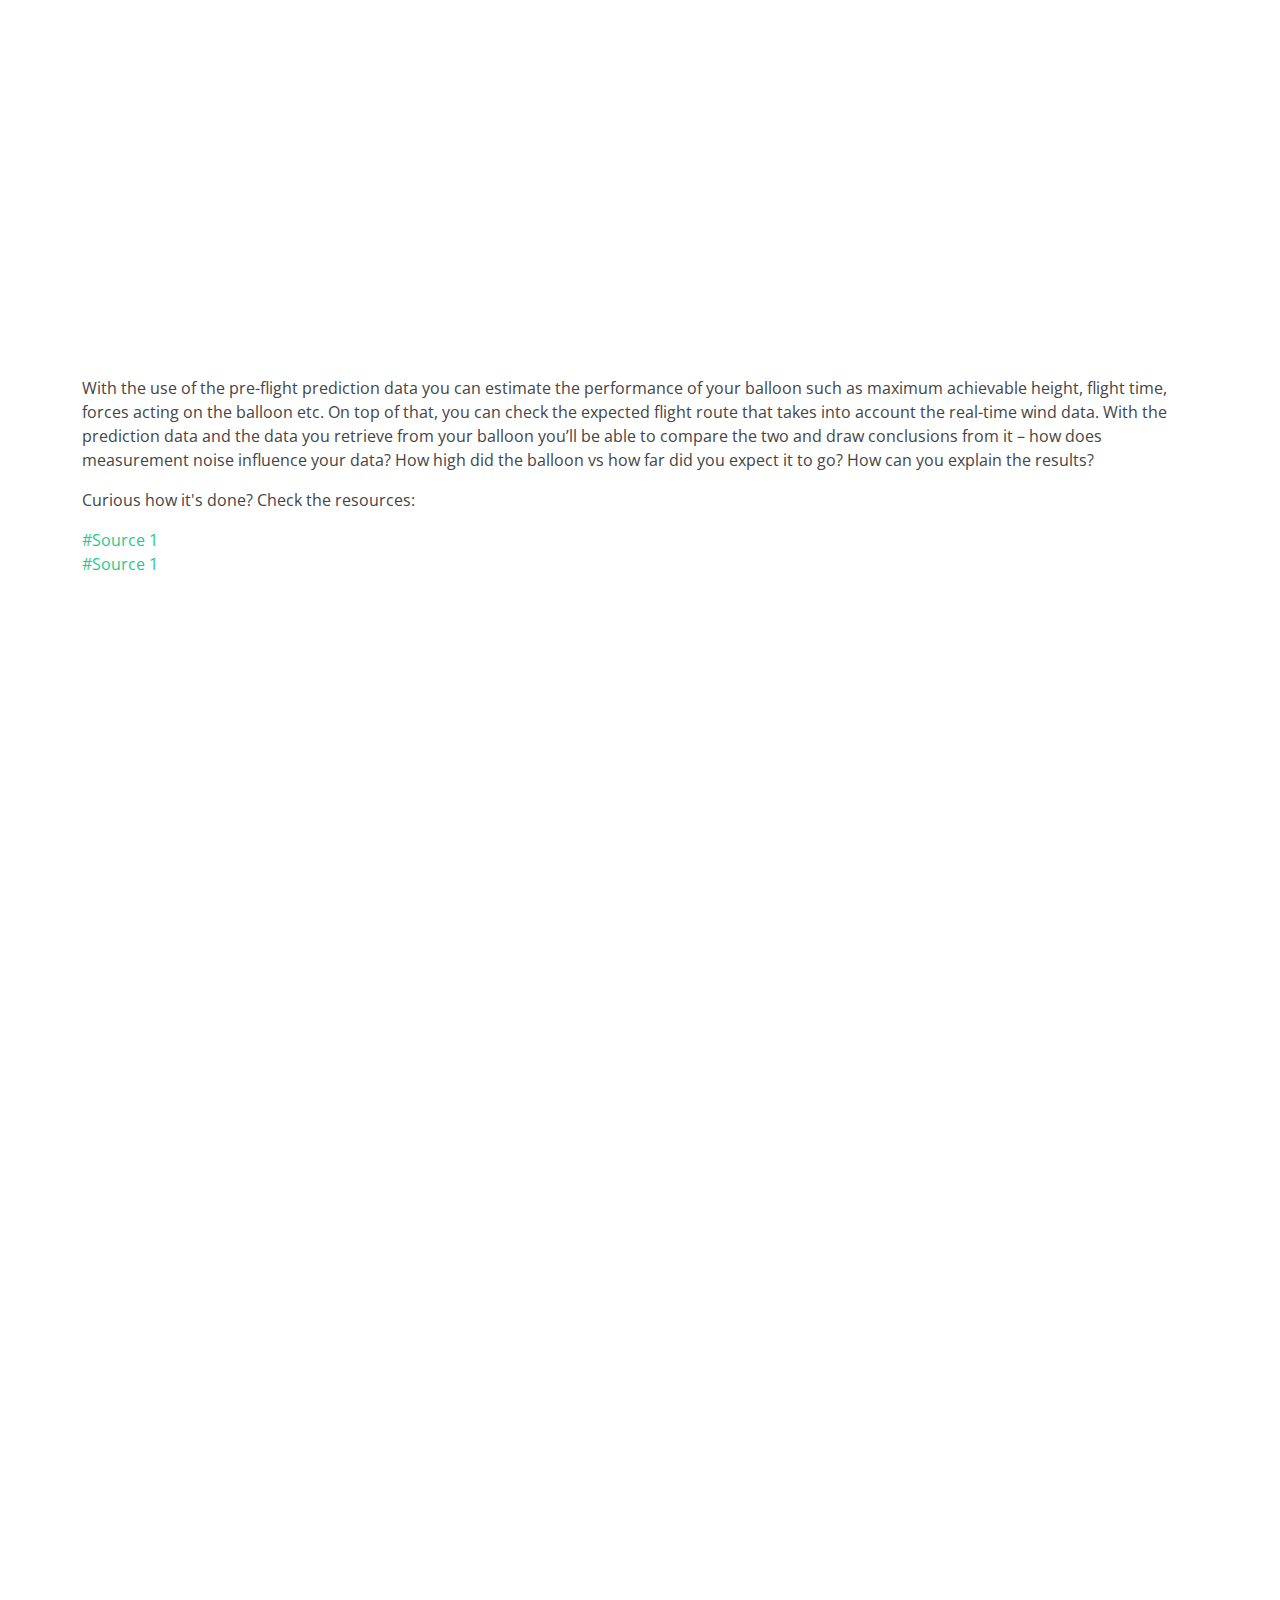
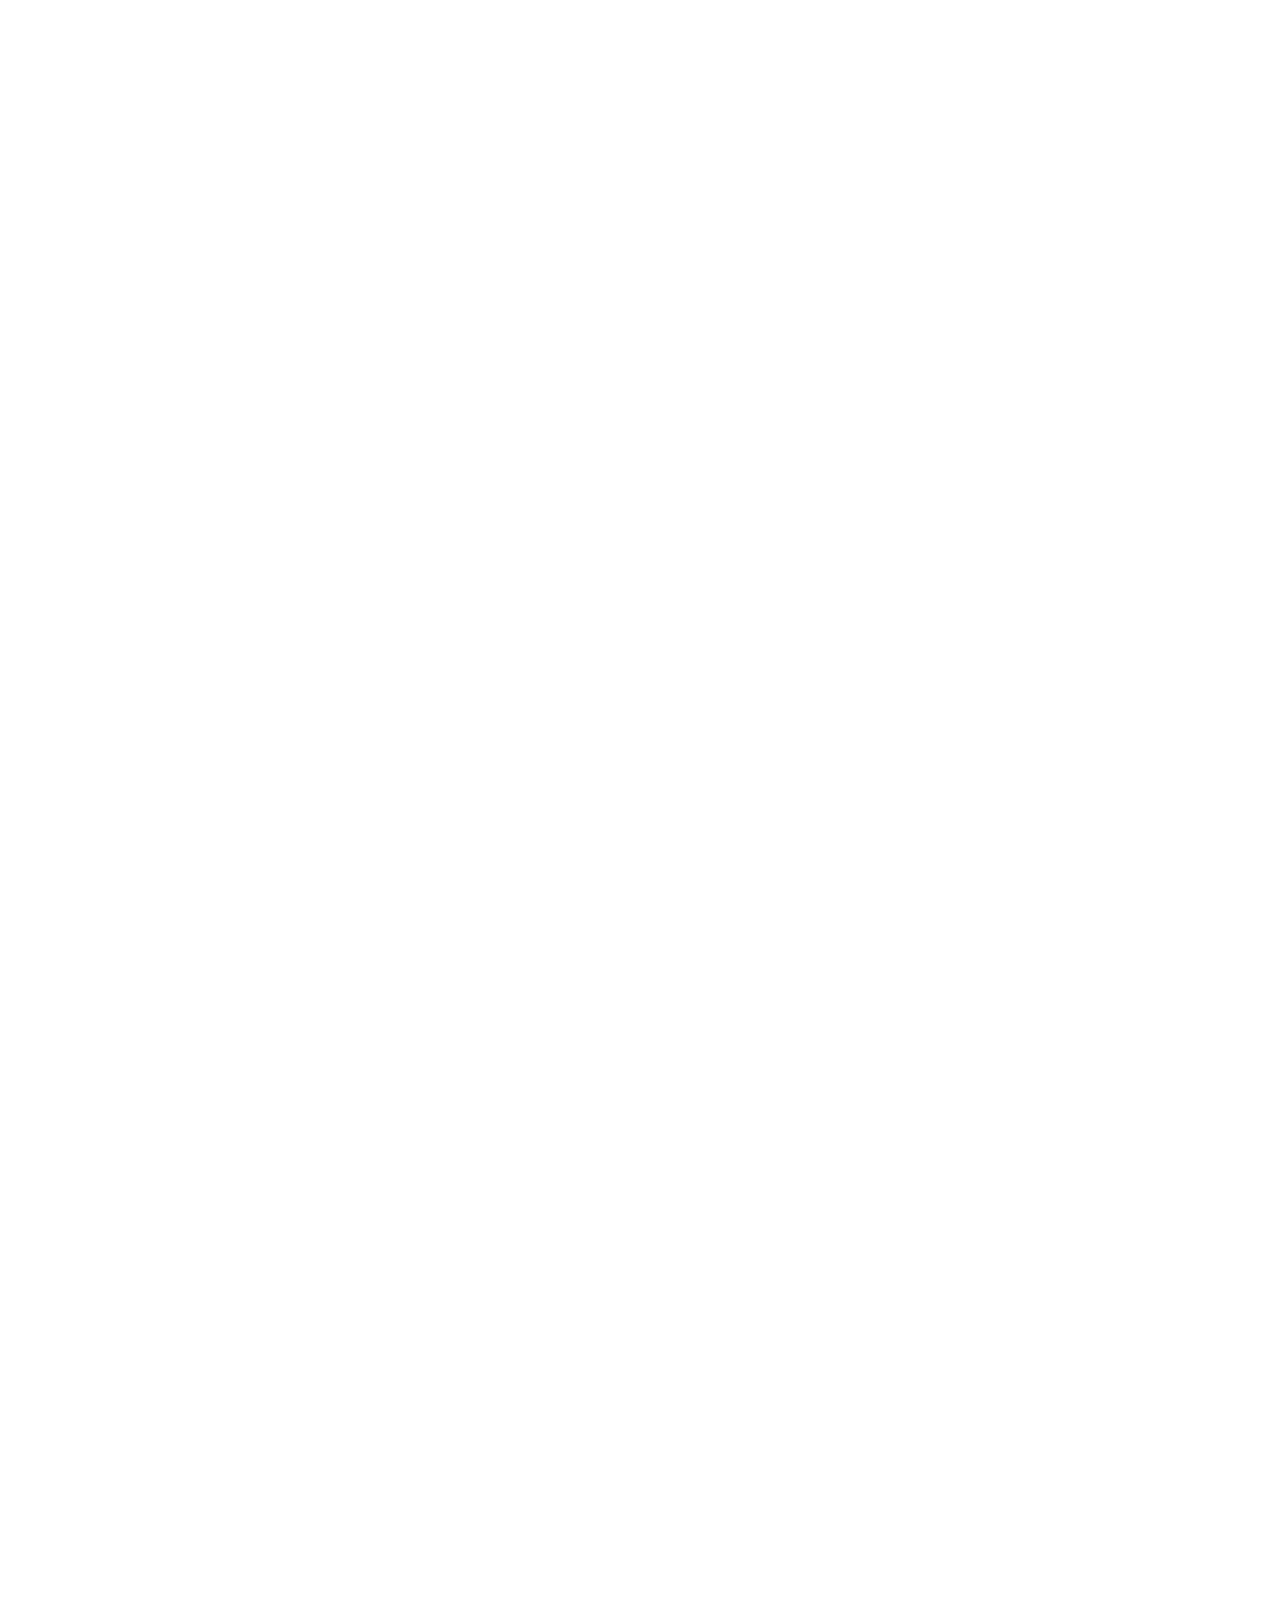
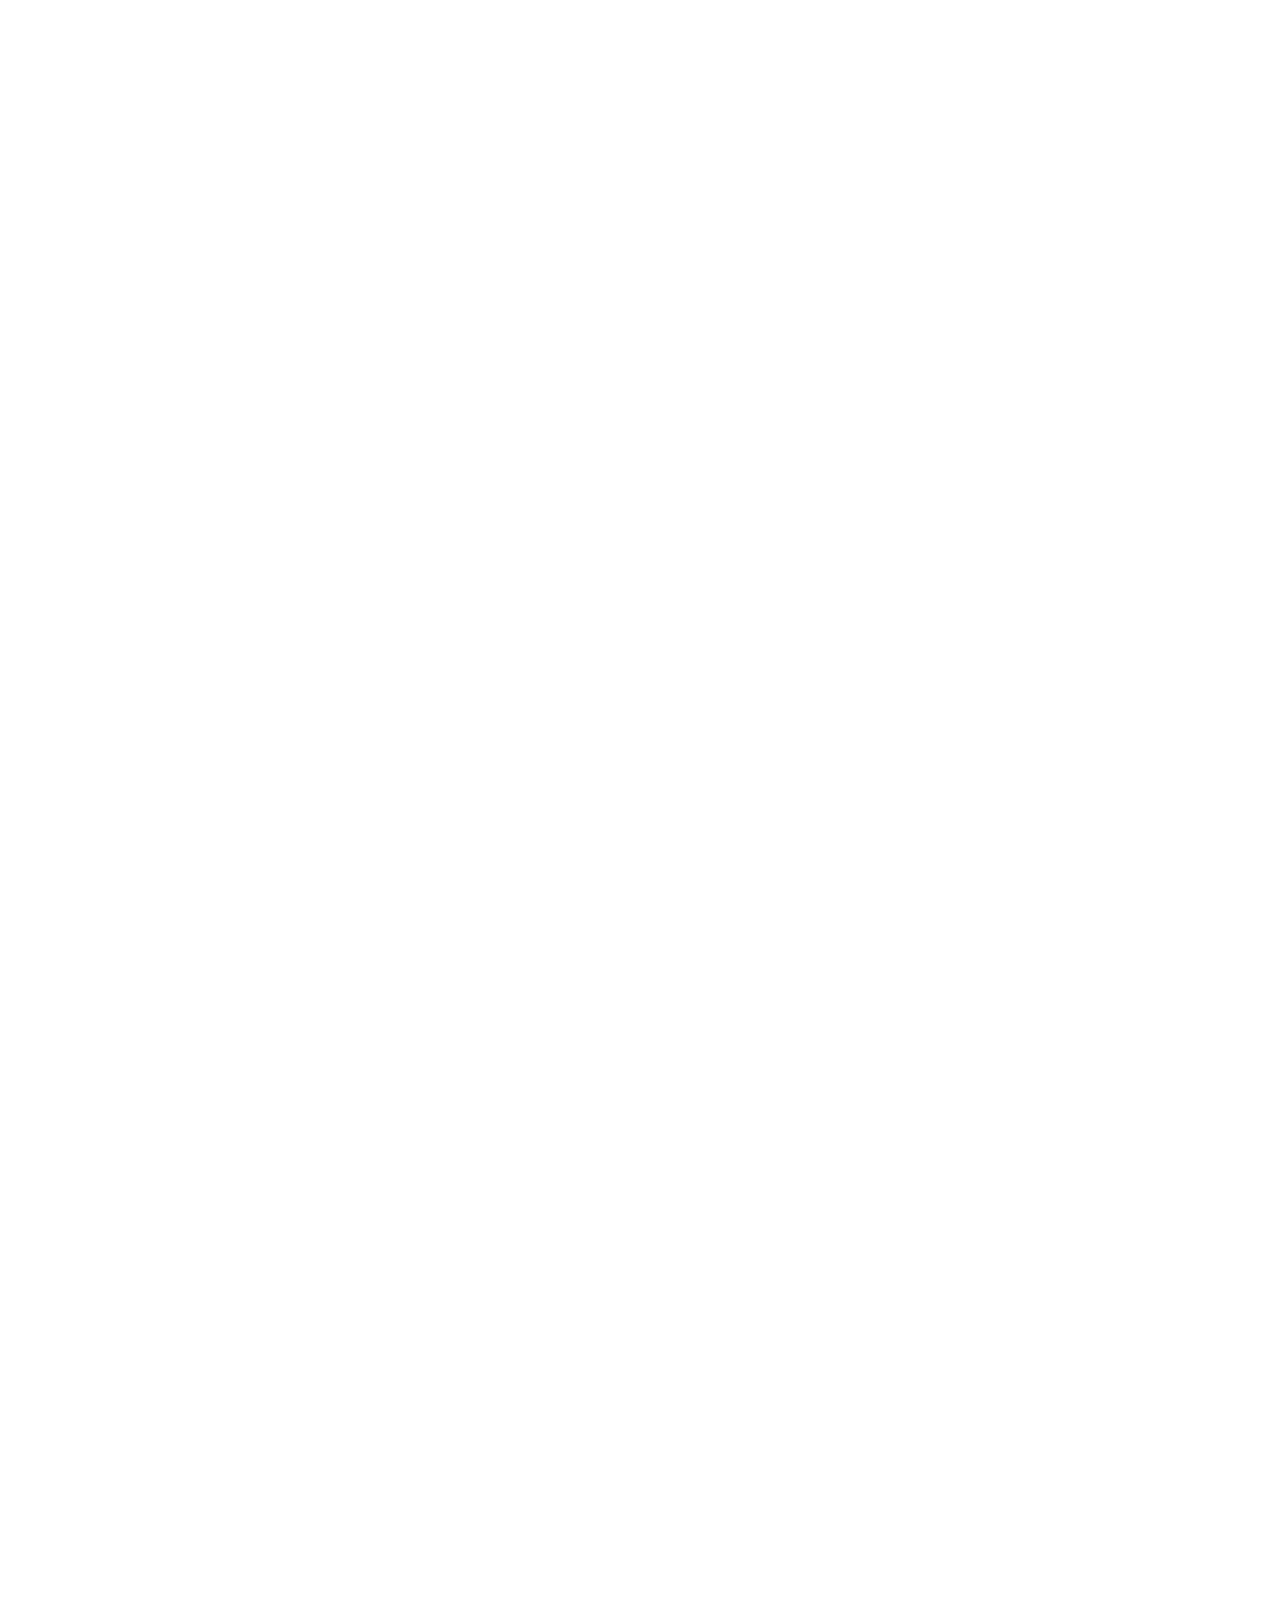
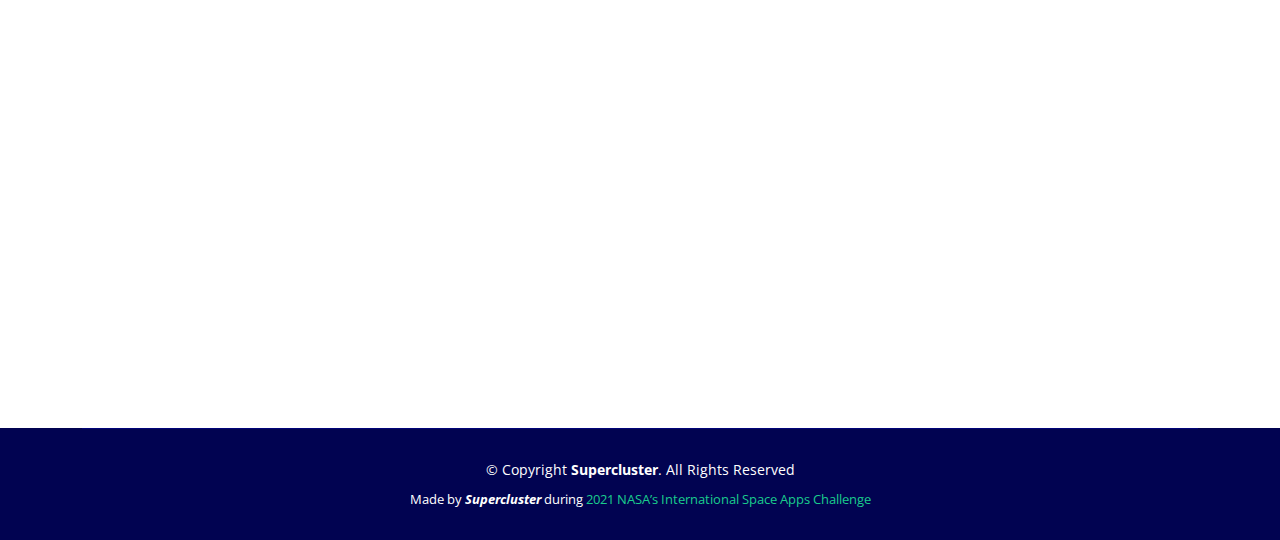
==== commit 5c60c8e7: "pushhh" ====
--- a/index.html
+++ b/index.html
@@ -125,10 +125,11 @@
                 <div class="icon"><i class="bx bx-bulb"></i></div>
                 <h4 class="title">Why?</h4>
                 <p class="description justify-content-center">
-                  The space industry is one of the most rapidly growing industries in recent years. Soaring rocket launches and a resurgent interest in colonizing the moon and Mars are creating more jobs for skilled engineers. Meanwhile, research indicates that interest in<a href="https://www.idtech.com/blog/stem-education-statistics?fbclid=IwAR3YT2L9z53A44xj_vIMIPnaDck9Fvl7yxNaMy-HNCiphxtZ3b2ZEaiDQ8Y">STEM sciences is declining</a>, which could lead to a labor shortage and stall space exploration. 
+                  The space industry is one of the most rapidly growing industries in recent years. Soaring rocket launches and a resurgent interest in colonizing the moon and Mars are creating more jobs for skilled engineers. Meanwhile, research indicates that interest in STEM sciences is declining  , which could lead to a labor shortage and stall space exploration. 
 <br>The COVID-19 pandemic has had additional negative effects, and the shift to remote learning has caused student performance to decline while often discouraging learning.
 <br>Our project is designed to reignite interest in science among students - the level of difficulty and complexity of the project can be easily adapted to current teaching levels. Space exploration is extremely forward-looking, and the opportunity to touch the edge of the space should show students that it is within their reach.
-
+<p></p>
+<a href="https://www.idtech.com/blog/stem-education-statistics?fbclid=IwAR3YT2L9z53A44xj_vIMIPnaDck9Fvl7yxNaMy-HNCiphxtZ3b2ZEaiDQ8Y">Claim: interest in STEM sciences is declining - source</a>
                 </p>
                 
                 </div>
